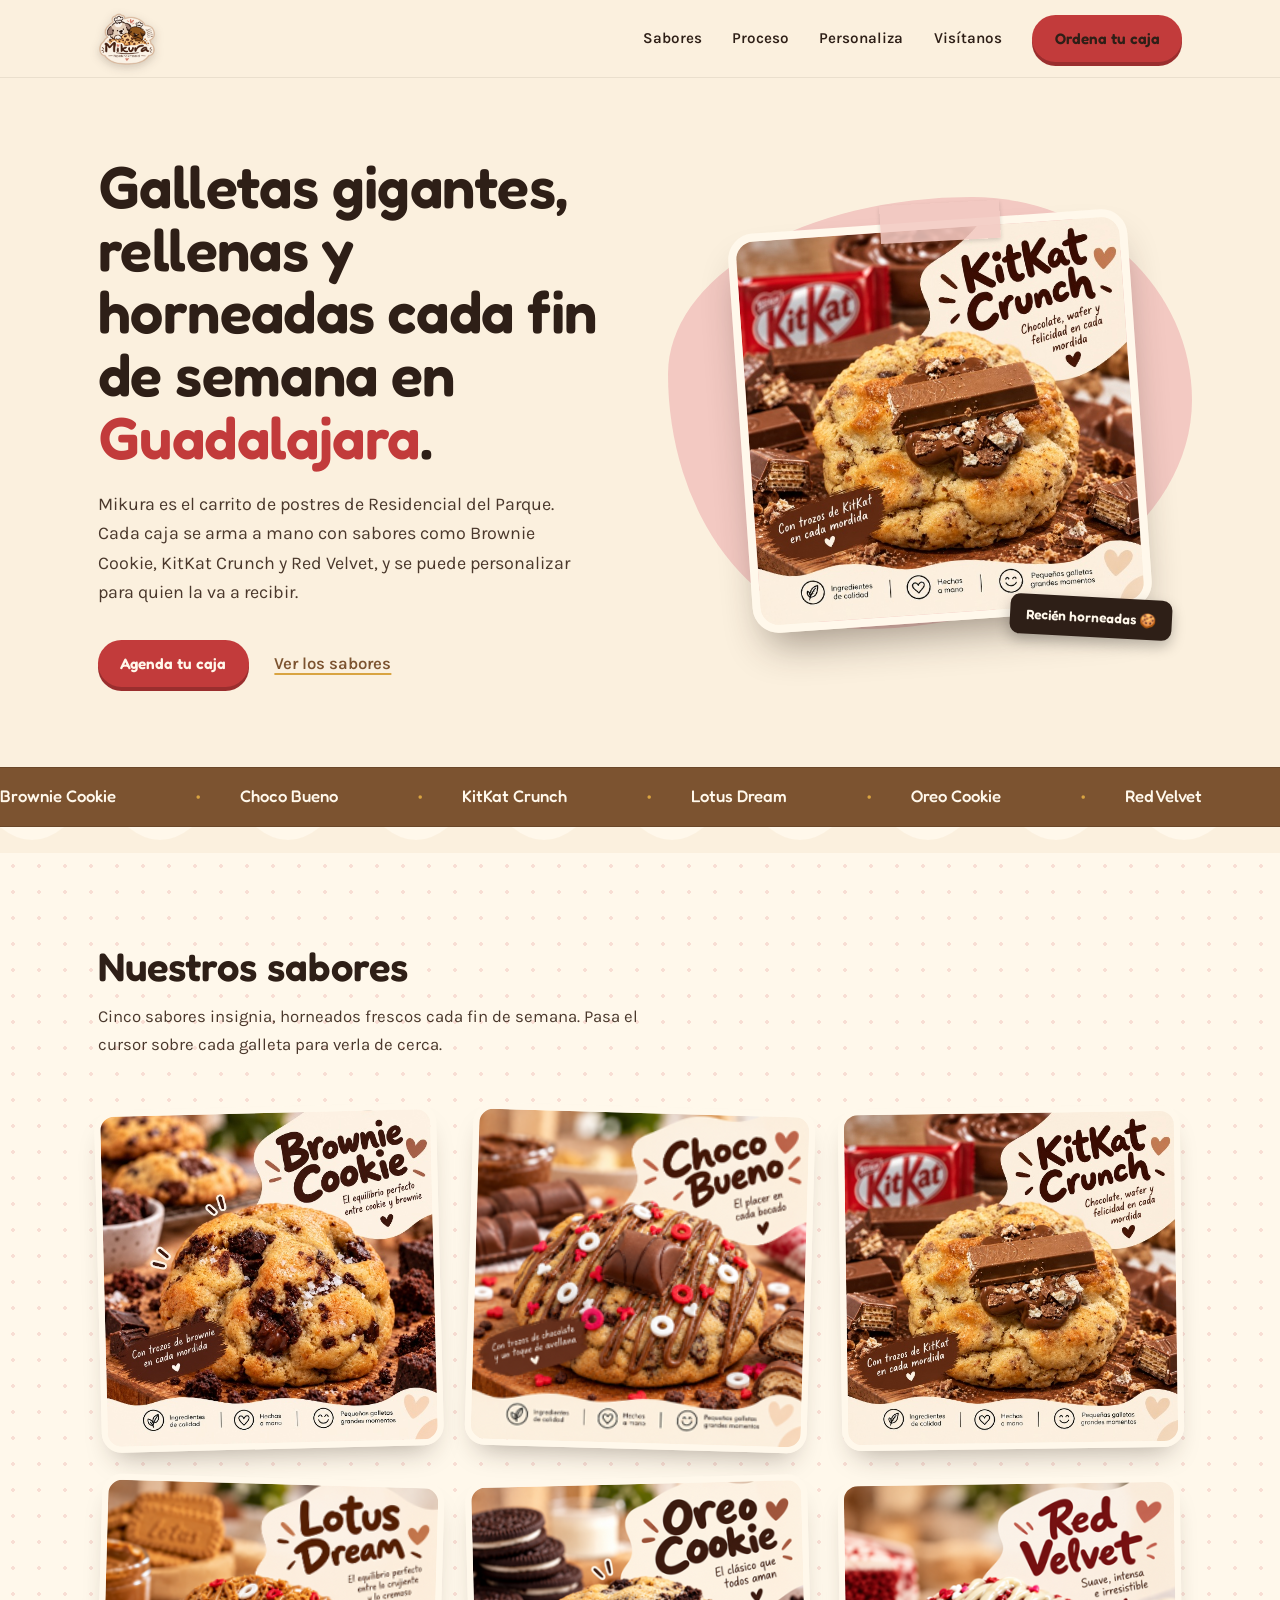
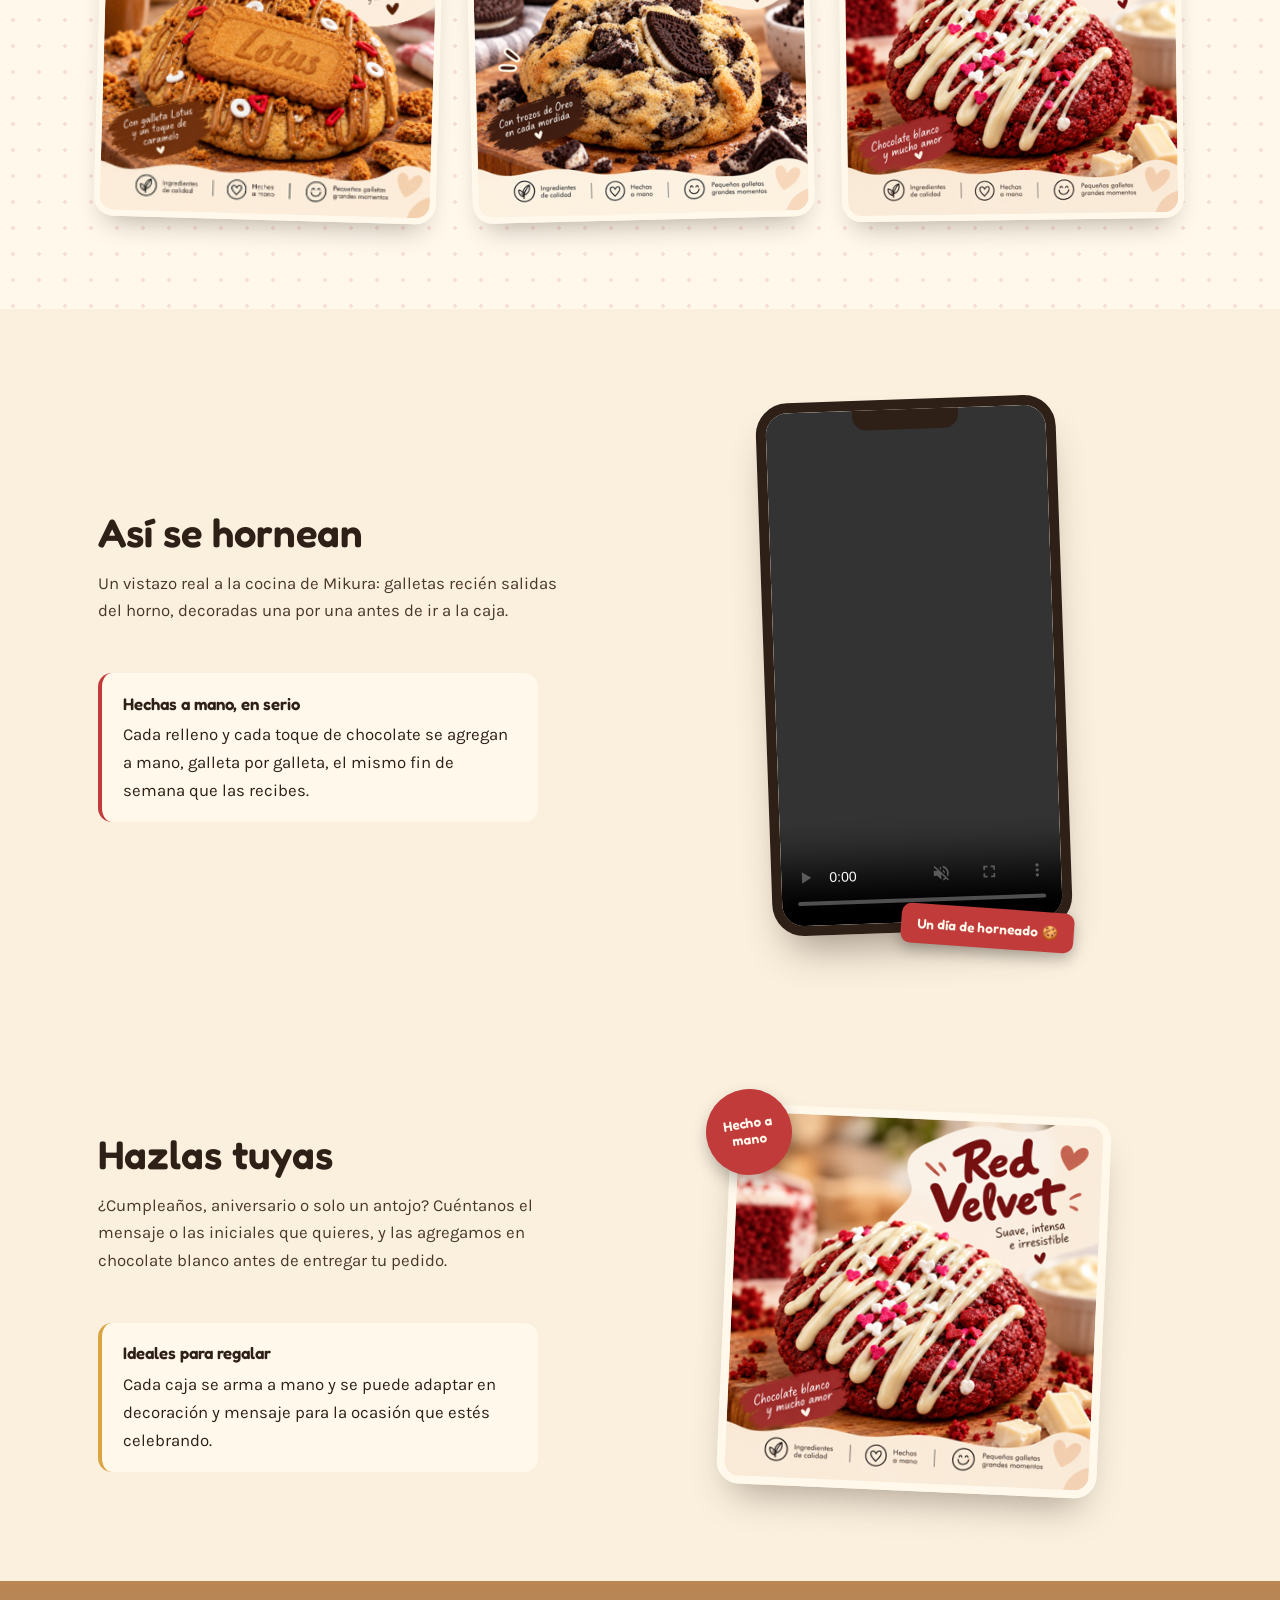
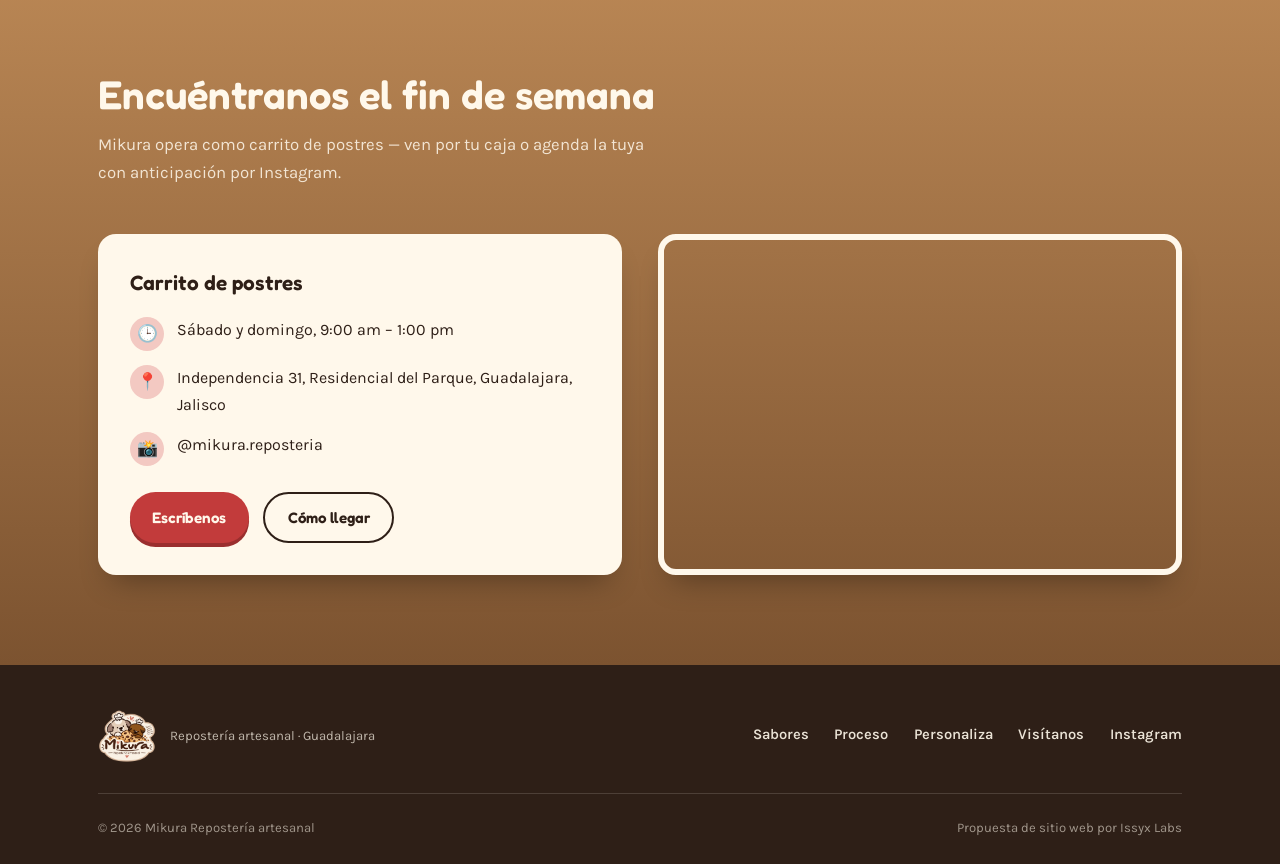
==== index.html @ 397348e6 "Add files via upload" ====
<!DOCTYPE html>
<html lang="es-MX">
<head>
<meta charset="UTF-8">
<meta name="viewport" content="width=device-width, initial-scale=1.0">
<title>Mikura | Repostería artesanal</title>
<link rel="preconnect" href="https://fonts.googleapis.com">
<link rel="preconnect" href="https://fonts.gstatic.com" crossorigin>
<link href="https://fonts.googleapis.com/css2?family=Fredoka:wght@400;500;600;700&family=Karla:wght@400;500;600;700&display=swap" rel="stylesheet">
<style>
  :root{
    --cream: #FBF0DE;
    --cream-soft: #FFF8EB;
    --kraft: #B98654;
    --kraft-dark: #7C5330;
    --cocoa: #2E1F17;
    --cherry: #C23B3B;
    --cherry-dark: #9A2E2E;
    --blush: #F3C9C2;
    --caramel: #D9A441;
    --max: 1180px;
  }

  *{box-sizing:border-box;}
  html{scroll-behavior:smooth;}
  body{
    margin:0;
    background:var(--cream);
    color:var(--cocoa);
    font-family:'Karla', sans-serif;
    font-size:1.05rem;
    line-height:1.65;
    -webkit-font-smoothing:antialiased;
  }
  img{max-width:100%;display:block;}
  a{color:inherit;}
  h1,h2,h3{
    font-family:'Fredoka', sans-serif;
    margin:0;
    font-weight:600;
    color:var(--cocoa);
  }
  .wrap{max-width:var(--max); margin:0 auto; padding:0 clamp(1.25rem, 4vw, 3rem);}
  :focus-visible{outline:3px solid var(--cherry); outline-offset:3px;}

  @media (prefers-reduced-motion: reduce){
    *{animation-duration:0.001ms !important; animation-iteration-count:1 !important; scroll-behavior:auto !important;}
    .zoom img{transition:none !important;}
    .zoom:hover img{transform:none !important;}
  }

  /* ---------- ZOOM UTILITY ---------- */
  .zoom{overflow:hidden;}
  .zoom img{transition:transform 0.55s cubic-bezier(.2,.8,.2,1);}
  .zoom:hover img{transform:scale(1.09);}

  /* ---------- NAV ---------- */
  header{
    position:sticky; top:0; z-index:50;
    background:rgba(251,240,222,0.92);
    backdrop-filter:blur(6px);
    border-bottom:1px solid rgba(46,31,23,0.08);
  }
  .nav{
    display:flex; align-items:center; justify-content:space-between;
    padding:0.6rem clamp(1.25rem, 4vw, 3rem);
    max-width:var(--max); margin:0 auto;
    flex-wrap:wrap; gap:0.6rem;
  }
  .brand{display:flex; align-items:center; gap:0.7rem; text-decoration:none;}
  .brand img{
    height:58px; width:auto;
    filter:drop-shadow(0 3px 5px rgba(46,31,23,0.2));
  }

  nav.links{display:flex; align-items:center; gap:1.9rem;}
  nav.links a{
    text-decoration:none; font-weight:600; font-size:0.95rem; color:var(--cocoa);
    position:relative;
  }
  nav.links a:not(.btn)::after{
    content:''; position:absolute; left:0; right:0; bottom:-5px; height:2px;
    background:var(--cherry); transform:scaleX(0); transform-origin:left;
    transition:transform 0.25s ease;
  }
  nav.links a:not(.btn):hover::after{transform:scaleX(1);}

  .btn{
    display:inline-flex; align-items:center; gap:0.5rem;
    background:var(--cherry); color:var(--cream-soft);
    padding:0.7rem 1.4rem; border-radius:50px;
    font-family:'Fredoka'; font-weight:600; font-size:0.95rem;
    text-decoration:none; border:none; cursor:pointer;
    box-shadow:0 4px 0 var(--cherry-dark);
    transition:transform 0.15s ease, box-shadow 0.15s ease;
  }
  .btn:hover{transform:translateY(2px); box-shadow:0 2px 0 var(--cherry-dark);}
  .btn.ghost{
    background:transparent; color:var(--cocoa); box-shadow:none;
    border:2px solid var(--cocoa);
  }
  .btn.ghost:hover{background:var(--cocoa); color:var(--cream-soft); transform:none;}

  .nav-toggle{display:none;}

  /* ---------- HERO ---------- */
  .hero{
    padding:clamp(2.5rem,6vw,5rem) 0 clamp(3rem,7vw,5rem);
    overflow:hidden;
  }
  .hero .wrap{
    display:grid; grid-template-columns:1.05fr 0.95fr; gap:clamp(2rem,5vw,4rem);
    align-items:center;
  }
  .hero h1{
    font-size:clamp(2.5rem, 5.2vw, 3.7rem);
    line-height:1.06;
    letter-spacing:-0.01em;
  }
  .hero h1 em{
    font-style:normal;
    color:var(--cherry);
  }
  .hero p.lead{
    margin:1.3rem 0 2rem;
    max-width:44ch;
    font-size:1.12rem;
    color:#4a382c;
  }
  .hero-ctas{display:flex; align-items:center; gap:1.6rem; flex-wrap:wrap;}
  .link-underline{
    text-decoration:underline; text-decoration-color:var(--caramel); text-decoration-thickness:2px;
    text-underline-offset:4px; font-weight:600; color:var(--kraft-dark);
  }

  .hero-art{position:relative; display:flex; justify-content:center;}
  .hero-art .blob{
    position:absolute; inset:-6% -2% -2% -6%;
    background:var(--blush);
    border-radius:58% 42% 63% 37% / 41% 47% 53% 59%;
    z-index:0;
  }
  .hero-art .frame{
    position:relative; z-index:1;
    width:min(400px, 84%);
    aspect-ratio:1/1;
    transform:rotate(-4deg);
    border-radius:26px;
    overflow:hidden;
    box-shadow:0 24px 40px -14px rgba(46,31,23,0.45);
    border:8px solid var(--cream-soft);
  }
  .hero-art .frame img{width:100%; height:100%; object-fit:cover;}
  .hero-art .tape{
    position:absolute; top:-18px; left:50%; transform:translateX(-50%) rotate(-3deg);
    width:120px; height:38px; background:rgba(243,201,194,0.85);
    z-index:2; box-shadow:0 2px 4px rgba(0,0,0,0.15);
  }
  .hero-art .tag{
    position:absolute; bottom:-16px; right:2%; z-index:2;
    background:var(--cocoa); color:var(--cream-soft);
    font-family:'Fredoka'; font-weight:600; font-size:0.85rem;
    padding:0.55rem 1rem; border-radius:10px;
    box-shadow:0 6px 14px rgba(0,0,0,0.25);
    transform:rotate(3deg);
  }

  /* ---------- MARQUEE ---------- */
  .marquee-band{
    background:var(--kraft-dark);
    color:var(--cream-soft);
    overflow:hidden;
    padding:0.95rem 0;
    position:relative;
    border-top:1px solid rgba(0,0,0,0.15);
    border-bottom:1px solid rgba(0,0,0,0.15);
  }
  .marquee-track{
    display:flex; width:max-content;
    animation:scroll 30s linear infinite;
    gap:2.5rem;
  }
  .marquee-track span{
    font-family:'Fredoka'; font-weight:500; font-size:1.05rem;
    white-space:nowrap; display:flex; align-items:center; gap:2.5rem;
  }
  .marquee-track span::after{content:'•'; color:var(--caramel); margin-left:2.5rem;}
  @keyframes scroll{
    from{transform:translateX(0);}
    to{transform:translateX(-50%);}
  }

  /* ---------- SCALLOP DIVIDER ---------- */
  .scallop{
    display:block; width:100%; height:26px;
    background:var(--cream);
  }
  .scallop svg{display:block; width:100%; height:100%;}

  /* ---------- SECTION HEADS ---------- */
  section{padding:clamp(3.5rem,7vw,6rem) 0;}
  .section-head{max-width:56ch; margin-bottom:clamp(2rem,5vw,3rem);}
  .section-head h2{font-size:clamp(1.9rem,3.6vw,2.5rem); line-height:1.15;}
  .section-head p{color:#4a382c; margin-top:0.9rem; font-size:1.05rem;}

  /* ---------- SABORES GRID ---------- */
  .sabores{background:var(--cream-soft); position:relative;}
  .sabores::before{
    content:''; position:absolute; inset:0;
    background-image:radial-gradient(var(--blush) 1.6px, transparent 1.6px);
    background-size:26px 26px;
    opacity:0.55;
    pointer-events:none;
  }
  .sabores .wrap{position:relative;}
  .sabores-grid{
    display:grid;
    grid-template-columns:repeat(3, 1fr);
    gap:1.8rem 1.8rem;
  }
  .flavor-card{
    margin:0; position:relative; border-radius:20px;
    box-shadow:0 16px 28px -14px rgba(46,31,23,0.38);
    border:6px solid var(--cream-soft);
    aspect-ratio:1/1;
    cursor:pointer;
  }
  .flavor-card img{width:100%; height:100%; object-fit:cover;}
  .flavor-card:nth-child(odd){transform:rotate(-1.4deg);}
  .flavor-card:nth-child(even){transform:rotate(1.6deg);}
  .flavor-card:nth-child(3n){transform:rotate(-0.8deg);}

  /* ---------- VIDEO ---------- */
  .video-section{background:var(--cream); position:relative; overflow:hidden;}
  .video-section .wrap{
    display:grid; grid-template-columns:0.95fr 1.05fr; gap:clamp(2rem,5vw,4rem);
    align-items:center;
  }
  .video-copy p{color:#4a382c;}
  .video-copy .example{
    background:var(--cream-soft); border-radius:14px; padding:1.1rem 1.3rem;
    border-left:4px solid var(--cherry); margin-top:1.6rem; max-width:44ch;
  }
  .video-copy .example strong{font-family:'Fredoka'; font-weight:600; display:block; margin-bottom:0.2rem;}
  .video-art{position:relative; max-width:300px; margin:0 auto;}
  .video-art .phone-frame{
    position:relative; border-radius:32px; overflow:hidden;
    border:10px solid var(--cocoa);
    box-shadow:0 26px 42px -16px rgba(46,31,23,0.45);
    transform:rotate(-2deg);
    aspect-ratio:9/16;
  }
  .video-art .phone-frame video{width:100%; height:100%; object-fit:cover; display:block;}
  .video-art .notch{
    position:absolute; top:0; left:50%; transform:translateX(-50%);
    width:38%; height:20px; background:var(--cocoa);
    border-radius:0 0 14px 14px; z-index:2;
  }
  .video-art .tag{
    position:absolute; bottom:-16px; right:-10px; z-index:2;
    background:var(--cherry); color:var(--cream-soft);
    font-family:'Fredoka'; font-weight:600; font-size:0.85rem;
    padding:0.55rem 1rem; border-radius:10px;
    box-shadow:0 6px 14px rgba(0,0,0,0.25);
    transform:rotate(4deg);
  }

  /* ---------- PERSONALIZE ---------- */
  .personalize .wrap{
    display:grid; grid-template-columns:0.95fr 1.05fr; gap:clamp(2rem,5vw,4rem);
    align-items:center;
  }
  .personalize .copy p{color:#4a382c;}
  .personalize .example{
    background:var(--cream-soft); border-radius:14px; padding:1.1rem 1.3rem;
    border-left:4px solid var(--caramel); margin-top:1.6rem; max-width:44ch;
  }
  .personalize .example strong{font-family:'Fredoka'; font-weight:600; display:block; margin-bottom:0.2rem;}
  .personalize-art{position:relative; max-width:380px; margin:0 auto;}
  .personalize-art .frame{
    border-radius:22px; overflow:hidden;
    box-shadow:0 22px 38px -16px rgba(46,31,23,0.4);
    transform:rotate(2.5deg);
    border:8px solid var(--cream-soft);
  }
  .personalize-art .sticker{
    position:absolute; top:-22px; left:-18px; z-index:2;
    background:var(--cherry); color:var(--cream-soft);
    font-family:'Fredoka'; font-weight:600; font-size:0.85rem;
    padding:0.7rem 0.9rem; border-radius:50%;
    width:86px; height:86px; display:flex; align-items:center; justify-content:center;
    text-align:center; line-height:1.15; transform:rotate(-8deg);
    box-shadow:0 8px 16px rgba(0,0,0,0.25);
  }

  /* ---------- VISIT ---------- */
  .visit{
    background:var(--kraft);
    background-image:linear-gradient(180deg, var(--kraft) 0%, var(--kraft-dark) 100%);
    color:var(--cream-soft);
  }
  .visit .section-head h2, .visit .section-head p{color:var(--cream-soft);}
  .visit .section-head p{color:rgba(255,248,235,0.85);}
  .visit-grid{
    display:grid; grid-template-columns:1fr 1fr; gap:2.2rem;
  }
  .visit-card{
    background:var(--cream-soft); color:var(--cocoa);
    border-radius:18px; padding:2rem;
    box-shadow:0 18px 30px -14px rgba(0,0,0,0.35);
  }
  .visit-card h3{font-size:1.3rem; margin-bottom:1rem;}
  .visit-list{list-style:none; margin:0; padding:0; display:flex; flex-direction:column; gap:0.9rem;}
  .visit-list li{display:flex; gap:0.8rem; align-items:flex-start; font-size:1rem;}
  .visit-list .ico{
    flex:none; width:34px; height:34px; border-radius:50%;
    background:var(--blush); display:flex; align-items:center; justify-content:center;
    font-size:1.05rem;
  }
  .visit-card .cta-row{display:flex; gap:0.9rem; margin-top:1.6rem; flex-wrap:wrap;}
  .map-embed{
    border-radius:18px; overflow:hidden; border:6px solid var(--cream-soft);
    box-shadow:0 18px 30px -14px rgba(0,0,0,0.35);
    min-height:320px;
  }
  .map-embed iframe{width:100%; height:100%; min-height:320px; border:0; display:block;}

  /* ---------- FOOTER ---------- */
  footer{
    background:var(--cocoa); color:var(--cream-soft);
    padding:2.6rem 0 1.6rem;
  }
  .footer-top{
    display:flex; justify-content:space-between; align-items:center; gap:1.5rem;
    flex-wrap:wrap; padding-bottom:1.8rem;
    border-bottom:1px solid rgba(255,248,235,0.15);
  }
  .footer-brand{display:flex; align-items:center; gap:0.9rem;}
  .footer-brand img{height:58px; width:auto;}
  .footer-brand span{display:block; font-family:'Karla'; font-weight:400; font-size:0.82rem; color:rgba(255,248,235,0.7);}
  .footer-links{display:flex; gap:1.6rem; flex-wrap:wrap;}
  .footer-links a{text-decoration:none; font-weight:600; font-size:0.92rem; color:rgba(255,248,235,0.9);}
  .footer-bottom{
    display:flex; justify-content:space-between; flex-wrap:wrap; gap:0.6rem;
    padding-top:1.4rem; font-size:0.82rem; color:rgba(255,248,235,0.55);
  }

  /* ---------- RESPONSIVE ---------- */
  @media (max-width: 860px){
    nav.links{
      position:fixed; inset:64px 0 auto 0; background:var(--cream-soft);
      flex-direction:column; align-items:flex-start; padding:1.4rem clamp(1.25rem,4vw,3rem) 2rem;
      gap:1.1rem; box-shadow:0 12px 20px -10px rgba(0,0,0,0.25);
      transform:translateY(-130%); transition:transform 0.25s ease;
    }
    nav.links.open{transform:translateY(0);}
    .nav-toggle{
      display:inline-flex; background:none; border:2px solid var(--cocoa);
      border-radius:10px; width:42px; height:38px; align-items:center; justify-content:center;
      cursor:pointer; flex-direction:column; gap:4px;
    }
    .nav-toggle span{width:20px; height:2px; background:var(--cocoa); display:block;}

    .hero .wrap{grid-template-columns:1fr;}
    .hero-art{order:-1;}
    .hero p.lead{max-width:none;}

    .personalize .wrap{grid-template-columns:1fr;}
    .personalize-art{order:-1;}

    .video-section .wrap{grid-template-columns:1fr;}
    .video-art{order:-1;}

    .sabores-grid{grid-template-columns:1fr 1fr;}

    .visit-grid{grid-template-columns:1fr;}
  }

  @media (max-width: 560px){
    .sabores-grid{grid-template-columns:1fr;}
    .flavor-card{transform:none !important; max-width:320px; margin:0 auto;}
  }

  @media (max-width: 480px){
    .hero-ctas{flex-direction:column; align-items:flex-start;}
  }
</style>
</head>
<body>

<header>
  <div class="nav">
    <a href="#inicio" class="brand">
      <img src="logo.png" alt="Mikura, repostería artesanal">
    </a>
    <button class="nav-toggle" aria-label="Abrir menú" aria-expanded="false" id="navToggle">
      <span></span><span></span><span></span>
    </button>
    <nav class="links" id="navLinks">
      <a href="#sabores">Sabores</a>
      <a href="#proceso">Proceso</a>
      <a href="#personaliza">Personaliza</a>
      <a href="#visitanos">Visítanos</a>
      <a href="https://www.instagram.com/mikura.reposteria/" class="btn" target="_blank" rel="noopener">Ordena tu caja</a>
    </nav>
  </div>
</header>

<main id="inicio">

  <section class="hero">
    <div class="wrap">
      <div class="hero-copy">
        <h1>Galletas gigantes, rellenas y horneadas cada fin de semana en <em>Guadalajara</em>.</h1>
        <p class="lead">Mikura es el carrito de postres de Residencial del Parque. Cada caja se arma a mano con sabores como Brownie Cookie, KitKat Crunch y Red Velvet, y se puede personalizar para quien la va a recibir.</p>
        <div class="hero-ctas">
          <a href="#visitanos" class="btn">Agenda tu caja</a>
          <a href="#sabores" class="link-underline">Ver los sabores</a>
        </div>
      </div>
      <div class="hero-art">
        <div class="blob" aria-hidden="true"></div>
        <div class="tape" aria-hidden="true"></div>
        <div class="frame zoom">
          <img src="kitkat-crunch.png" alt="Galleta KitKat Crunch con trozos de KitKat">
        </div>
        <div class="tag">Recién horneadas 🍪</div>
      </div>
    </div>
  </section>

  <div class="marquee-band" aria-hidden="true">
    <div class="marquee-track">
      <span>Brownie Cookie</span>
      <span>Choco Bueno</span>
      <span>KitKat Crunch</span>
      <span>Lotus Dream</span>
      <span>Oreo Cookie</span>
      <span>Red Velvet</span>
      <span>Personalizada para ti</span>
      <span>Brownie Cookie</span>
      <span>Choco Bueno</span>
      <span>KitKat Crunch</span>
      <span>Lotus Dream</span>
      <span>Oreo Cookie</span>
      <span>Red Velvet</span>
      <span>Personalizada para ti</span>
    </div>
  </div>
  <div class="scallop" aria-hidden="true">
    <svg viewBox="0 0 400 20" preserveAspectRatio="none"><path d="M0,0 Q10,20 20,0 T40,0 T60,0 T80,0 T100,0 T120,0 T140,0 T160,0 T180,0 T200,0 T220,0 T240,0 T260,0 T280,0 T300,0 T320,0 T340,0 T360,0 T380,0 T400,0 V0 H0 Z" fill="#FFF8EB"></path></svg>
  </div>

  <section class="sabores" id="sabores">
    <div class="wrap">
      <div class="section-head">
        <h2>Nuestros sabores</h2>
        <p>Cinco sabores insignia, horneados frescos cada fin de semana. Pasa el cursor sobre cada galleta para verla de cerca.</p>
      </div>
      <div class="sabores-grid">
        <figure class="flavor-card zoom">
          <img src="brownie-cookie.png" alt="Galleta Brownie Cookie con trozos de brownie">
        </figure>
        <figure class="flavor-card zoom">
          <img src="choco-bueno.png" alt="Galleta Choco Bueno con Kinder Bueno, avellana y chispas de chocolate">
        </figure>
        <figure class="flavor-card zoom">
          <img src="kitkat-crunch.png" alt="Galleta KitKat Crunch con trozos de KitKat">
        </figure>
        <figure class="flavor-card zoom">
          <img src="lotus-dream.png" alt="Galleta Lotus Dream con galleta Biscoff y toque de caramelo">
        </figure>
        <figure class="flavor-card zoom">
          <img src="oreo-cookie.png" alt="Galleta Oreo Cookie con trozos de Oreo">
        </figure>
        <figure class="flavor-card zoom">
          <img src="red-velvet.png" alt="Galleta Red Velvet con chocolate blanco y corazones de azúcar">
        </figure>
      </div>
    </div>
  </section>

  <section class="video-section" id="proceso">
    <div class="wrap">
      <div class="video-copy">
        <div class="section-head">
          <h2>Así se hornean</h2>
          <p>Un vistazo real a la cocina de Mikura: galletas recién salidas del horno, decoradas una por una antes de ir a la caja.</p>
        </div>
        <div class="example">
          <strong>Hechas a mano, en serio</strong>
          Cada relleno y cada toque de chocolate se agregan a mano, galleta por galleta, el mismo fin de semana que las recibes.
        </div>
      </div>
      <div class="video-art">
        <div class="phone-frame">
          <div class="notch" aria-hidden="true"></div>
          <video src="horneado.mp4" autoplay muted loop playsinline controls aria-label="Video del proceso de horneado de Mikura"></video>
        </div>
        <div class="tag">Un día de horneado 🍪</div>
      </div>
    </div>
  </section>

  <section class="personalize" id="personaliza">
    <div class="wrap">
      <div class="copy">
        <div class="section-head">
          <h2>Hazlas tuyas</h2>
          <p>¿Cumpleaños, aniversario o solo un antojo? Cuéntanos el mensaje o las iniciales que quieres, y las agregamos en chocolate blanco antes de entregar tu pedido.</p>
        </div>
        <div class="example">
          <strong>Ideales para regalar</strong>
          Cada caja se arma a mano y se puede adaptar en decoración y mensaje para la ocasión que estés celebrando.
        </div>
      </div>
      <div class="personalize-art">
        <div class="sticker">Hecho a mano</div>
        <div class="frame zoom">
          <img src="red-velvet.png" alt="Galleta Red Velvet decorada con chocolate blanco, ideal para regalo">
        </div>
      </div>
    </div>
  </section>

  <section class="visit" id="visitanos">
    <div class="wrap">
      <div class="section-head">
        <h2>Encuéntranos el fin de semana</h2>
        <p>Mikura opera como carrito de postres — ven por tu caja o agenda la tuya con anticipación por Instagram.</p>
      </div>
      <div class="visit-grid">
        <div class="visit-card">
          <h3>Carrito de postres</h3>
          <ul class="visit-list">
            <li><span class="ico">🕒</span> Sábado y domingo, 9:00 am – 1:00 pm</li>
            <li><span class="ico">📍</span> Independencia 31, Residencial del Parque, Guadalajara, Jalisco</li>
            <li><span class="ico">📸</span> @mikura.reposteria</li>
          </ul>
          <div class="cta-row">
            <a href="https://www.instagram.com/mikura.reposteria/" class="btn" target="_blank" rel="noopener">Escríbenos</a>
            <a href="https://www.google.com/maps/search/?api=1&query=Independencia+31+Residencial+del+Parque+Guadalajara+Jalisco" class="btn ghost" style="border-color:var(--cocoa); color:var(--cocoa);" target="_blank" rel="noopener">Cómo llegar</a>
          </div>
        </div>
        <div class="map-embed">
          <iframe
            src="https://www.google.com/maps?q=Independencia+31,+Residencial+del+Parque,+Guadalajara,+Jalisco&output=embed"
            loading="lazy"
            referrerpolicy="no-referrer-when-downgrade"
            title="Mapa de ubicación de Mikura Repostería"></iframe>
        </div>
      </div>
    </div>
  </section>

</main>

<footer>
  <div class="wrap">
    <div class="footer-top">
      <div class="footer-brand">
        <img src="logo.png" alt="Mikura, repostería artesanal">
        <span>Repostería artesanal · Guadalajara</span>
      </div>
      <div class="footer-links">
        <a href="#sabores">Sabores</a>
        <a href="#proceso">Proceso</a>
        <a href="#personaliza">Personaliza</a>
        <a href="#visitanos">Visítanos</a>
        <a href="https://www.instagram.com/mikura.reposteria/" target="_blank" rel="noopener">Instagram</a>
      </div>
    </div>
    <div class="footer-bottom">
      <span>© 2026 Mikura Repostería artesanal</span>
      <span>Propuesta de sitio web por Issyx Labs</span>
    </div>
  </div>
</footer>

<script>
  const toggle = document.getElementById('navToggle');
  const links = document.getElementById('navLinks');
  toggle.addEventListener('click', () => {
    const open = links.classList.toggle('open');
    toggle.setAttribute('aria-expanded', open ? 'true' : 'false');
  });
  links.querySelectorAll('a').forEach(a => a.addEventListener('click', () => {
    links.classList.remove('open');
    toggle.setAttribute('aria-expanded', 'false');
  }));
</script>

</body>
</html>
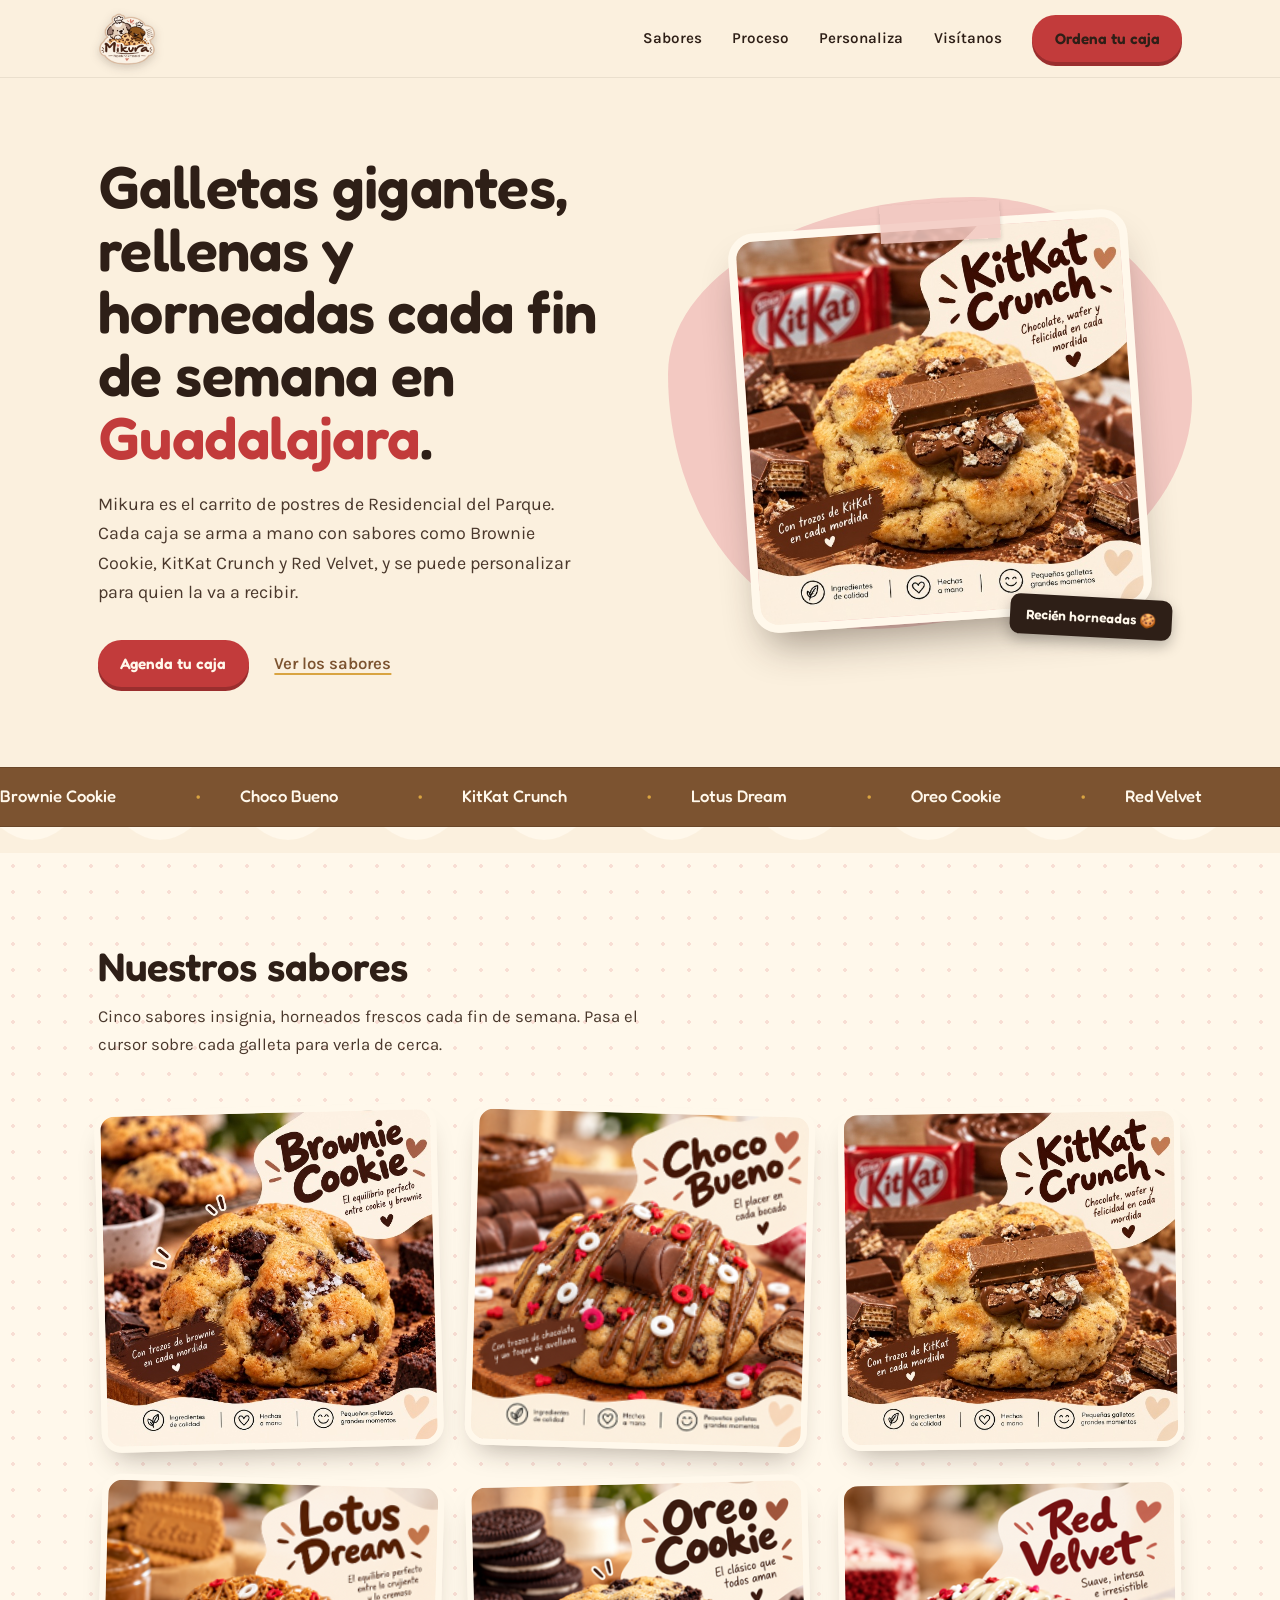
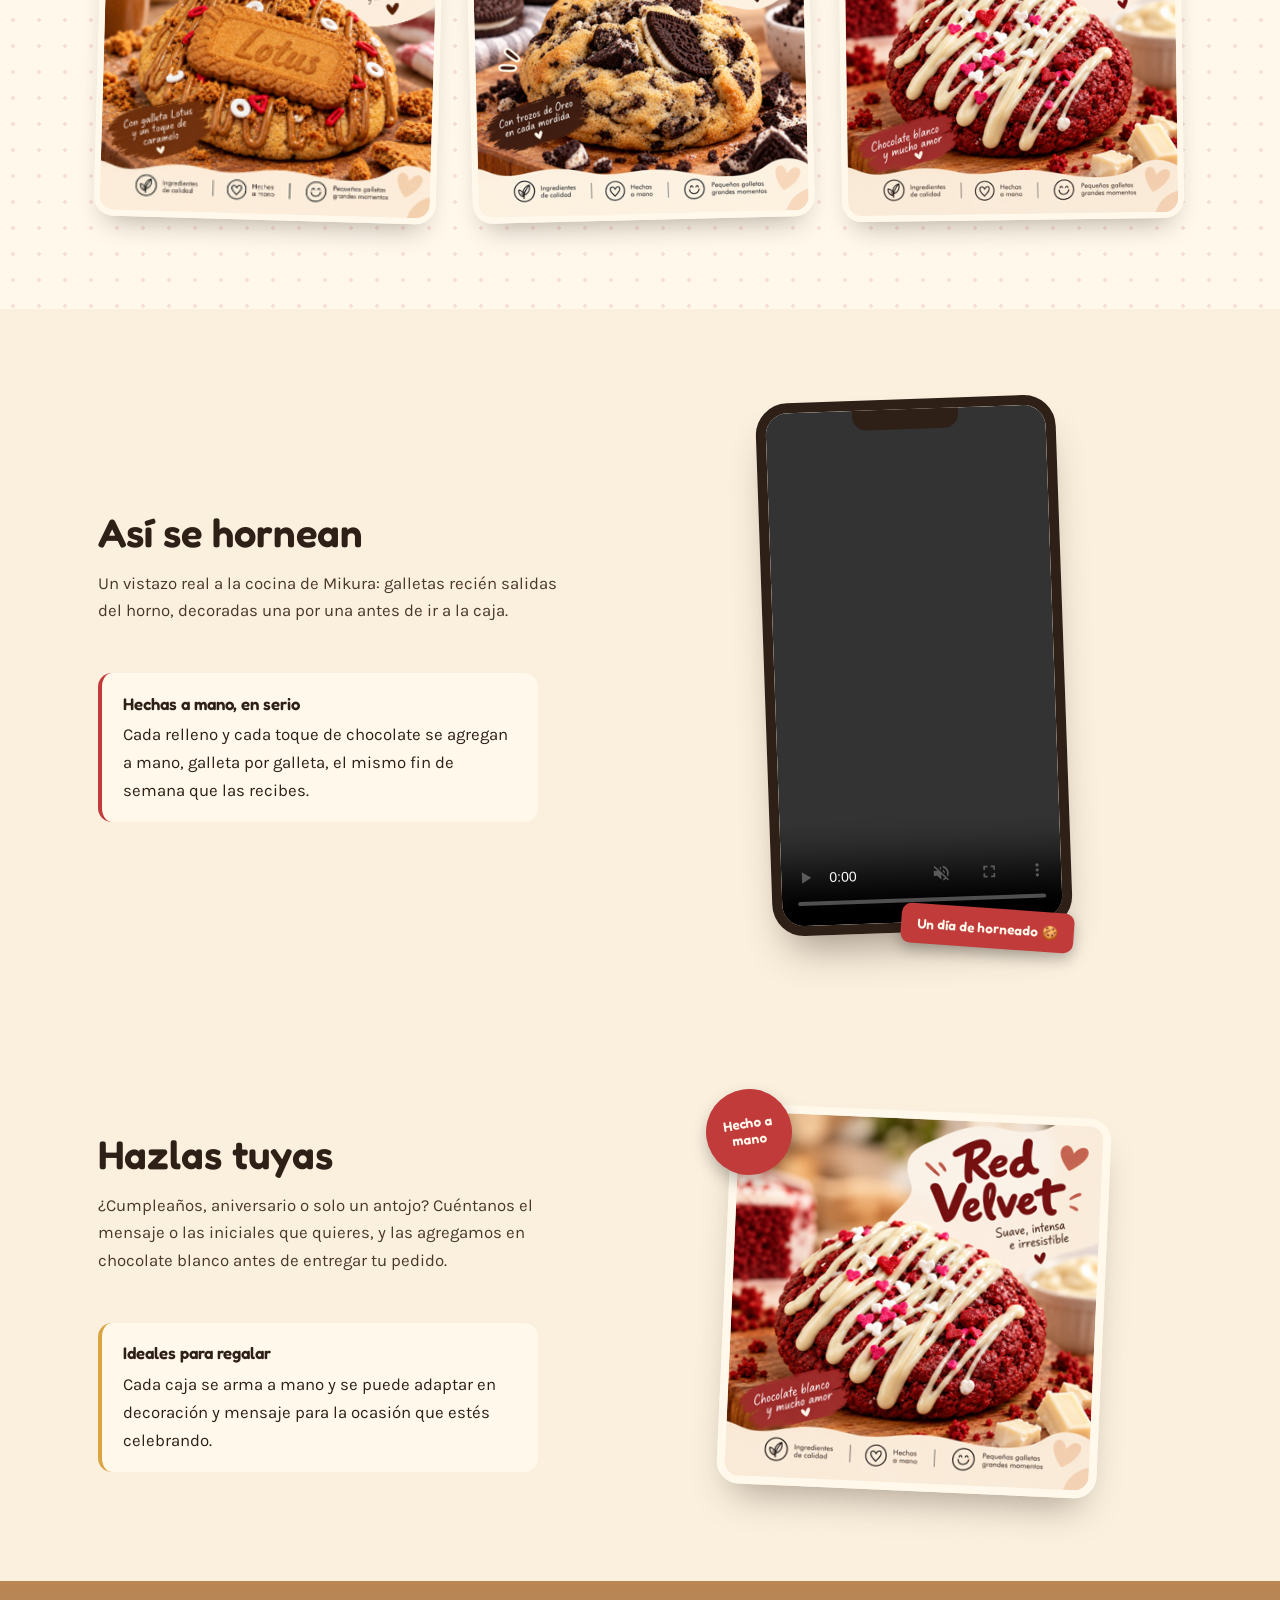
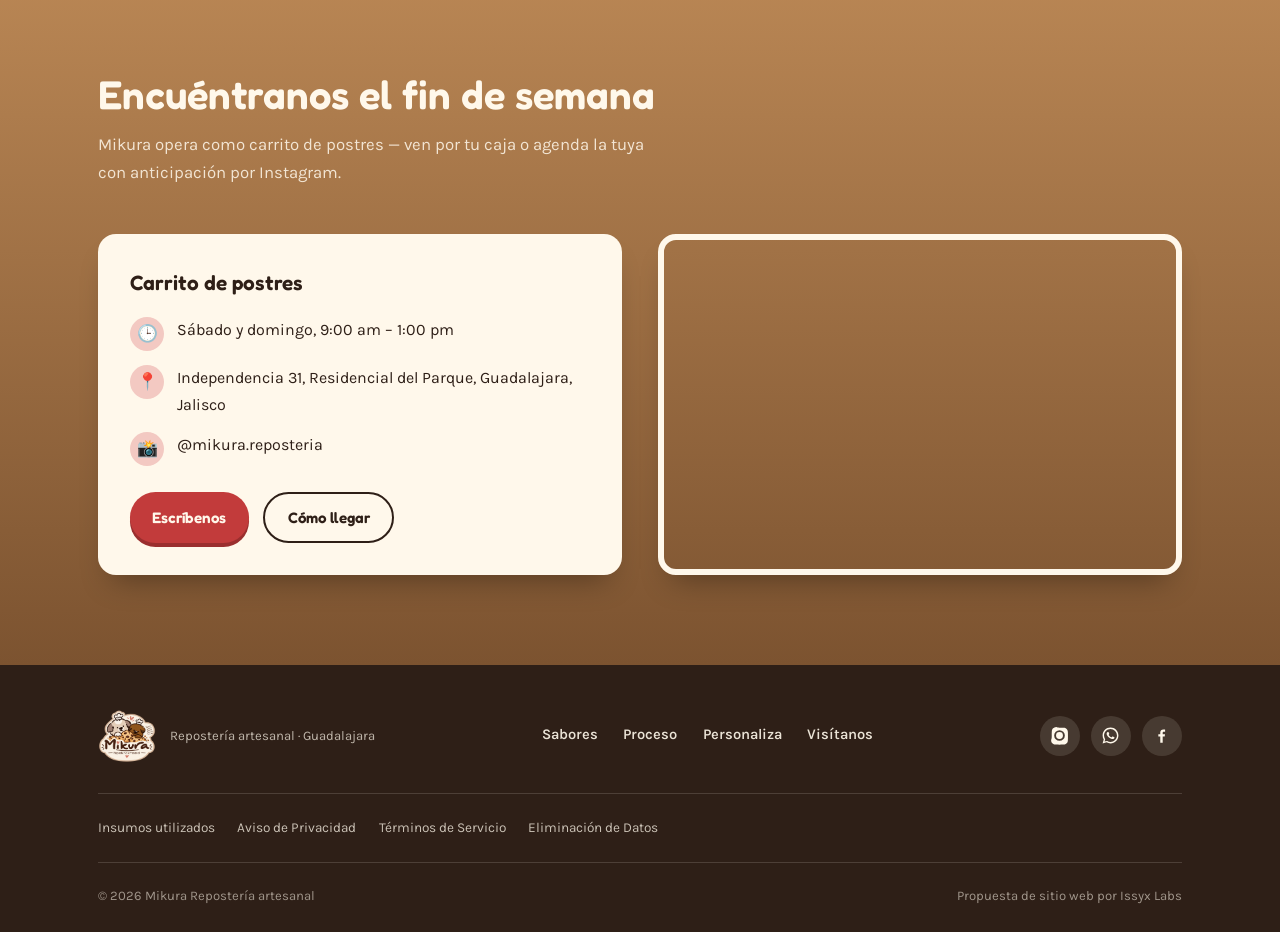
==== commit cdae1a2a: "Add files via upload" ====
--- a/index.html
+++ b/index.html
@@ -7,384 +7,7 @@
 <link rel="preconnect" href="https://fonts.googleapis.com">
 <link rel="preconnect" href="https://fonts.gstatic.com" crossorigin>
 <link href="https://fonts.googleapis.com/css2?family=Fredoka:wght@400;500;600;700&family=Karla:wght@400;500;600;700&display=swap" rel="stylesheet">
-<style>
-  :root{
-    --cream: #FBF0DE;
-    --cream-soft: #FFF8EB;
-    --kraft: #B98654;
-    --kraft-dark: #7C5330;
-    --cocoa: #2E1F17;
-    --cherry: #C23B3B;
-    --cherry-dark: #9A2E2E;
-    --blush: #F3C9C2;
-    --caramel: #D9A441;
-    --max: 1180px;
-  }
-
-  *{box-sizing:border-box;}
-  html{scroll-behavior:smooth;}
-  body{
-    margin:0;
-    background:var(--cream);
-    color:var(--cocoa);
-    font-family:'Karla', sans-serif;
-    font-size:1.05rem;
-    line-height:1.65;
-    -webkit-font-smoothing:antialiased;
-  }
-  img{max-width:100%;display:block;}
-  a{color:inherit;}
-  h1,h2,h3{
-    font-family:'Fredoka', sans-serif;
-    margin:0;
-    font-weight:600;
-    color:var(--cocoa);
-  }
-  .wrap{max-width:var(--max); margin:0 auto; padding:0 clamp(1.25rem, 4vw, 3rem);}
-  :focus-visible{outline:3px solid var(--cherry); outline-offset:3px;}
-
-  @media (prefers-reduced-motion: reduce){
-    *{animation-duration:0.001ms !important; animation-iteration-count:1 !important; scroll-behavior:auto !important;}
-    .zoom img{transition:none !important;}
-    .zoom:hover img{transform:none !important;}
-  }
-
-  /* ---------- ZOOM UTILITY ---------- */
-  .zoom{overflow:hidden;}
-  .zoom img{transition:transform 0.55s cubic-bezier(.2,.8,.2,1);}
-  .zoom:hover img{transform:scale(1.09);}
-
-  /* ---------- NAV ---------- */
-  header{
-    position:sticky; top:0; z-index:50;
-    background:rgba(251,240,222,0.92);
-    backdrop-filter:blur(6px);
-    border-bottom:1px solid rgba(46,31,23,0.08);
-  }
-  .nav{
-    display:flex; align-items:center; justify-content:space-between;
-    padding:0.6rem clamp(1.25rem, 4vw, 3rem);
-    max-width:var(--max); margin:0 auto;
-    flex-wrap:wrap; gap:0.6rem;
-  }
-  .brand{display:flex; align-items:center; gap:0.7rem; text-decoration:none;}
-  .brand img{
-    height:58px; width:auto;
-    filter:drop-shadow(0 3px 5px rgba(46,31,23,0.2));
-  }
-
-  nav.links{display:flex; align-items:center; gap:1.9rem;}
-  nav.links a{
-    text-decoration:none; font-weight:600; font-size:0.95rem; color:var(--cocoa);
-    position:relative;
-  }
-  nav.links a:not(.btn)::after{
-    content:''; position:absolute; left:0; right:0; bottom:-5px; height:2px;
-    background:var(--cherry); transform:scaleX(0); transform-origin:left;
-    transition:transform 0.25s ease;
-  }
-  nav.links a:not(.btn):hover::after{transform:scaleX(1);}
-
-  .btn{
-    display:inline-flex; align-items:center; gap:0.5rem;
-    background:var(--cherry); color:var(--cream-soft);
-    padding:0.7rem 1.4rem; border-radius:50px;
-    font-family:'Fredoka'; font-weight:600; font-size:0.95rem;
-    text-decoration:none; border:none; cursor:pointer;
-    box-shadow:0 4px 0 var(--cherry-dark);
-    transition:transform 0.15s ease, box-shadow 0.15s ease;
-  }
-  .btn:hover{transform:translateY(2px); box-shadow:0 2px 0 var(--cherry-dark);}
-  .btn.ghost{
-    background:transparent; color:var(--cocoa); box-shadow:none;
-    border:2px solid var(--cocoa);
-  }
-  .btn.ghost:hover{background:var(--cocoa); color:var(--cream-soft); transform:none;}
-
-  .nav-toggle{display:none;}
-
-  /* ---------- HERO ---------- */
-  .hero{
-    padding:clamp(2.5rem,6vw,5rem) 0 clamp(3rem,7vw,5rem);
-    overflow:hidden;
-  }
-  .hero .wrap{
-    display:grid; grid-template-columns:1.05fr 0.95fr; gap:clamp(2rem,5vw,4rem);
-    align-items:center;
-  }
-  .hero h1{
-    font-size:clamp(2.5rem, 5.2vw, 3.7rem);
-    line-height:1.06;
-    letter-spacing:-0.01em;
-  }
-  .hero h1 em{
-    font-style:normal;
-    color:var(--cherry);
-  }
-  .hero p.lead{
-    margin:1.3rem 0 2rem;
-    max-width:44ch;
-    font-size:1.12rem;
-    color:#4a382c;
-  }
-  .hero-ctas{display:flex; align-items:center; gap:1.6rem; flex-wrap:wrap;}
-  .link-underline{
-    text-decoration:underline; text-decoration-color:var(--caramel); text-decoration-thickness:2px;
-    text-underline-offset:4px; font-weight:600; color:var(--kraft-dark);
-  }
-
-  .hero-art{position:relative; display:flex; justify-content:center;}
-  .hero-art .blob{
-    position:absolute; inset:-6% -2% -2% -6%;
-    background:var(--blush);
-    border-radius:58% 42% 63% 37% / 41% 47% 53% 59%;
-    z-index:0;
-  }
-  .hero-art .frame{
-    position:relative; z-index:1;
-    width:min(400px, 84%);
-    aspect-ratio:1/1;
-    transform:rotate(-4deg);
-    border-radius:26px;
-    overflow:hidden;
-    box-shadow:0 24px 40px -14px rgba(46,31,23,0.45);
-    border:8px solid var(--cream-soft);
-  }
-  .hero-art .frame img{width:100%; height:100%; object-fit:cover;}
-  .hero-art .tape{
-    position:absolute; top:-18px; left:50%; transform:translateX(-50%) rotate(-3deg);
-    width:120px; height:38px; background:rgba(243,201,194,0.85);
-    z-index:2; box-shadow:0 2px 4px rgba(0,0,0,0.15);
-  }
-  .hero-art .tag{
-    position:absolute; bottom:-16px; right:2%; z-index:2;
-    background:var(--cocoa); color:var(--cream-soft);
-    font-family:'Fredoka'; font-weight:600; font-size:0.85rem;
-    padding:0.55rem 1rem; border-radius:10px;
-    box-shadow:0 6px 14px rgba(0,0,0,0.25);
-    transform:rotate(3deg);
-  }
-
-  /* ---------- MARQUEE ---------- */
-  .marquee-band{
-    background:var(--kraft-dark);
-    color:var(--cream-soft);
-    overflow:hidden;
-    padding:0.95rem 0;
-    position:relative;
-    border-top:1px solid rgba(0,0,0,0.15);
-    border-bottom:1px solid rgba(0,0,0,0.15);
-  }
-  .marquee-track{
-    display:flex; width:max-content;
-    animation:scroll 30s linear infinite;
-    gap:2.5rem;
-  }
-  .marquee-track span{
-    font-family:'Fredoka'; font-weight:500; font-size:1.05rem;
-    white-space:nowrap; display:flex; align-items:center; gap:2.5rem;
-  }
-  .marquee-track span::after{content:'•'; color:var(--caramel); margin-left:2.5rem;}
-  @keyframes scroll{
-    from{transform:translateX(0);}
-    to{transform:translateX(-50%);}
-  }
-
-  /* ---------- SCALLOP DIVIDER ---------- */
-  .scallop{
-    display:block; width:100%; height:26px;
-    background:var(--cream);
-  }
-  .scallop svg{display:block; width:100%; height:100%;}
-
-  /* ---------- SECTION HEADS ---------- */
-  section{padding:clamp(3.5rem,7vw,6rem) 0;}
-  .section-head{max-width:56ch; margin-bottom:clamp(2rem,5vw,3rem);}
-  .section-head h2{font-size:clamp(1.9rem,3.6vw,2.5rem); line-height:1.15;}
-  .section-head p{color:#4a382c; margin-top:0.9rem; font-size:1.05rem;}
-
-  /* ---------- SABORES GRID ---------- */
-  .sabores{background:var(--cream-soft); position:relative;}
-  .sabores::before{
-    content:''; position:absolute; inset:0;
-    background-image:radial-gradient(var(--blush) 1.6px, transparent 1.6px);
-    background-size:26px 26px;
-    opacity:0.55;
-    pointer-events:none;
-  }
-  .sabores .wrap{position:relative;}
-  .sabores-grid{
-    display:grid;
-    grid-template-columns:repeat(3, 1fr);
-    gap:1.8rem 1.8rem;
-  }
-  .flavor-card{
-    margin:0; position:relative; border-radius:20px;
-    box-shadow:0 16px 28px -14px rgba(46,31,23,0.38);
-    border:6px solid var(--cream-soft);
-    aspect-ratio:1/1;
-    cursor:pointer;
-  }
-  .flavor-card img{width:100%; height:100%; object-fit:cover;}
-  .flavor-card:nth-child(odd){transform:rotate(-1.4deg);}
-  .flavor-card:nth-child(even){transform:rotate(1.6deg);}
-  .flavor-card:nth-child(3n){transform:rotate(-0.8deg);}
-
-  /* ---------- VIDEO ---------- */
-  .video-section{background:var(--cream); position:relative; overflow:hidden;}
-  .video-section .wrap{
-    display:grid; grid-template-columns:0.95fr 1.05fr; gap:clamp(2rem,5vw,4rem);
-    align-items:center;
-  }
-  .video-copy p{color:#4a382c;}
-  .video-copy .example{
-    background:var(--cream-soft); border-radius:14px; padding:1.1rem 1.3rem;
-    border-left:4px solid var(--cherry); margin-top:1.6rem; max-width:44ch;
-  }
-  .video-copy .example strong{font-family:'Fredoka'; font-weight:600; display:block; margin-bottom:0.2rem;}
-  .video-art{position:relative; max-width:300px; margin:0 auto;}
-  .video-art .phone-frame{
-    position:relative; border-radius:32px; overflow:hidden;
-    border:10px solid var(--cocoa);
-    box-shadow:0 26px 42px -16px rgba(46,31,23,0.45);
-    transform:rotate(-2deg);
-    aspect-ratio:9/16;
-  }
-  .video-art .phone-frame video{width:100%; height:100%; object-fit:cover; display:block;}
-  .video-art .notch{
-    position:absolute; top:0; left:50%; transform:translateX(-50%);
-    width:38%; height:20px; background:var(--cocoa);
-    border-radius:0 0 14px 14px; z-index:2;
-  }
-  .video-art .tag{
-    position:absolute; bottom:-16px; right:-10px; z-index:2;
-    background:var(--cherry); color:var(--cream-soft);
-    font-family:'Fredoka'; font-weight:600; font-size:0.85rem;
-    padding:0.55rem 1rem; border-radius:10px;
-    box-shadow:0 6px 14px rgba(0,0,0,0.25);
-    transform:rotate(4deg);
-  }
-
-  /* ---------- PERSONALIZE ---------- */
-  .personalize .wrap{
-    display:grid; grid-template-columns:0.95fr 1.05fr; gap:clamp(2rem,5vw,4rem);
-    align-items:center;
-  }
-  .personalize .copy p{color:#4a382c;}
-  .personalize .example{
-    background:var(--cream-soft); border-radius:14px; padding:1.1rem 1.3rem;
-    border-left:4px solid var(--caramel); margin-top:1.6rem; max-width:44ch;
-  }
-  .personalize .example strong{font-family:'Fredoka'; font-weight:600; display:block; margin-bottom:0.2rem;}
-  .personalize-art{position:relative; max-width:380px; margin:0 auto;}
-  .personalize-art .frame{
-    border-radius:22px; overflow:hidden;
-    box-shadow:0 22px 38px -16px rgba(46,31,23,0.4);
-    transform:rotate(2.5deg);
-    border:8px solid var(--cream-soft);
-  }
-  .personalize-art .sticker{
-    position:absolute; top:-22px; left:-18px; z-index:2;
-    background:var(--cherry); color:var(--cream-soft);
-    font-family:'Fredoka'; font-weight:600; font-size:0.85rem;
-    padding:0.7rem 0.9rem; border-radius:50%;
-    width:86px; height:86px; display:flex; align-items:center; justify-content:center;
-    text-align:center; line-height:1.15; transform:rotate(-8deg);
-    box-shadow:0 8px 16px rgba(0,0,0,0.25);
-  }
-
-  /* ---------- VISIT ---------- */
-  .visit{
-    background:var(--kraft);
-    background-image:linear-gradient(180deg, var(--kraft) 0%, var(--kraft-dark) 100%);
-    color:var(--cream-soft);
-  }
-  .visit .section-head h2, .visit .section-head p{color:var(--cream-soft);}
-  .visit .section-head p{color:rgba(255,248,235,0.85);}
-  .visit-grid{
-    display:grid; grid-template-columns:1fr 1fr; gap:2.2rem;
-  }
-  .visit-card{
-    background:var(--cream-soft); color:var(--cocoa);
-    border-radius:18px; padding:2rem;
-    box-shadow:0 18px 30px -14px rgba(0,0,0,0.35);
-  }
-  .visit-card h3{font-size:1.3rem; margin-bottom:1rem;}
-  .visit-list{list-style:none; margin:0; padding:0; display:flex; flex-direction:column; gap:0.9rem;}
-  .visit-list li{display:flex; gap:0.8rem; align-items:flex-start; font-size:1rem;}
-  .visit-list .ico{
-    flex:none; width:34px; height:34px; border-radius:50%;
-    background:var(--blush); display:flex; align-items:center; justify-content:center;
-    font-size:1.05rem;
-  }
-  .visit-card .cta-row{display:flex; gap:0.9rem; margin-top:1.6rem; flex-wrap:wrap;}
-  .map-embed{
-    border-radius:18px; overflow:hidden; border:6px solid var(--cream-soft);
-    box-shadow:0 18px 30px -14px rgba(0,0,0,0.35);
-    min-height:320px;
-  }
-  .map-embed iframe{width:100%; height:100%; min-height:320px; border:0; display:block;}
-
-  /* ---------- FOOTER ---------- */
-  footer{
-    background:var(--cocoa); color:var(--cream-soft);
-    padding:2.6rem 0 1.6rem;
-  }
-  .footer-top{
-    display:flex; justify-content:space-between; align-items:center; gap:1.5rem;
-    flex-wrap:wrap; padding-bottom:1.8rem;
-    border-bottom:1px solid rgba(255,248,235,0.15);
-  }
-  .footer-brand{display:flex; align-items:center; gap:0.9rem;}
-  .footer-brand img{height:58px; width:auto;}
-  .footer-brand span{display:block; font-family:'Karla'; font-weight:400; font-size:0.82rem; color:rgba(255,248,235,0.7);}
-  .footer-links{display:flex; gap:1.6rem; flex-wrap:wrap;}
-  .footer-links a{text-decoration:none; font-weight:600; font-size:0.92rem; color:rgba(255,248,235,0.9);}
-  .footer-bottom{
-    display:flex; justify-content:space-between; flex-wrap:wrap; gap:0.6rem;
-    padding-top:1.4rem; font-size:0.82rem; color:rgba(255,248,235,0.55);
-  }
-
-  /* ---------- RESPONSIVE ---------- */
-  @media (max-width: 860px){
-    nav.links{
-      position:fixed; inset:64px 0 auto 0; background:var(--cream-soft);
-      flex-direction:column; align-items:flex-start; padding:1.4rem clamp(1.25rem,4vw,3rem) 2rem;
-      gap:1.1rem; box-shadow:0 12px 20px -10px rgba(0,0,0,0.25);
-      transform:translateY(-130%); transition:transform 0.25s ease;
-    }
-    nav.links.open{transform:translateY(0);}
-    .nav-toggle{
-      display:inline-flex; background:none; border:2px solid var(--cocoa);
-      border-radius:10px; width:42px; height:38px; align-items:center; justify-content:center;
-      cursor:pointer; flex-direction:column; gap:4px;
-    }
-    .nav-toggle span{width:20px; height:2px; background:var(--cocoa); display:block;}
-
-    .hero .wrap{grid-template-columns:1fr;}
-    .hero-art{order:-1;}
-    .hero p.lead{max-width:none;}
-
-    .personalize .wrap{grid-template-columns:1fr;}
-    .personalize-art{order:-1;}
-
-    .video-section .wrap{grid-template-columns:1fr;}
-    .video-art{order:-1;}
-
-    .sabores-grid{grid-template-columns:1fr 1fr;}
-
-    .visit-grid{grid-template-columns:1fr;}
-  }
-
-  @media (max-width: 560px){
-    .sabores-grid{grid-template-columns:1fr;}
-    .flavor-card{transform:none !important; max-width:320px; margin:0 auto;}
-  }
-
-  @media (max-width: 480px){
-    .hero-ctas{flex-direction:column; align-items:flex-start;}
-  }
-</style>
+<link rel="stylesheet" href="styles.css">
 </head>
 <body>
 
@@ -567,8 +190,24 @@
         <a href="#proceso">Proceso</a>
         <a href="#personaliza">Personaliza</a>
         <a href="#visitanos">Visítanos</a>
-        <a href="https://www.instagram.com/mikura.reposteria/" target="_blank" rel="noopener">Instagram</a>
-      </div>
+      </div>
+      <div class="social-row">
+        <a href="https://www.instagram.com/mikura.reposteria/" target="_blank" rel="noopener" class="social-icon" aria-label="Instagram">
+          <svg viewBox="0 0 24 24"><path d="M12 2.2c3.2 0 3.58.01 4.85.07 1.17.05 1.97.24 2.43.4a4.9 4.9 0 0 1 1.77 1.15 4.9 4.9 0 0 1 1.15 1.77c.16.46.35 1.26.4 2.43.06 1.27.07 1.65.07 4.85s-.01 3.58-.07 4.85c-.05 1.17-.24 1.97-.4 2.43a4.9 4.9 0 0 1-1.15 1.77 4.9 4.9 0 0 1-1.77 1.15c-.46.16-1.26.35-2.43.4-1.27.06-1.65.07-4.85.07s-3.58-.01-4.85-.07c-1.17-.05-1.97-.24-2.43-.4a4.9 4.9 0 0 1-1.77-1.15 4.9 4.9 0 0 1-1.15-1.77c-.16-.46-.35-1.26-.4-2.43C2.21 15.58 2.2 15.2 2.2 12s.01-3.58.07-4.85c.05-1.17.24-1.97.4-2.43a4.9 4.9 0 0 1 1.15-1.77A4.9 4.9 0 0 1 5.59 1.8c.46-.16 1.26-.35 2.43-.4C9.29 2.21 9.67 2.2 12 2.2Zm0 3.05a6.75 6.75 0 1 0 0 13.5 6.75 6.75 0 0 0 0-13.5Zm0 2.4a4.35 4.35 0 1 1 0 8.7 4.35 4.35 0 0 1 0-8.7Zm7.02-2.68a1.58 1.58 0 1 1-3.15 0 1.58 1.58 0 0 1 3.15 0Z"/></svg>
+        </a>
+        <a href="#" class="social-icon pending" data-pending="WhatsApp" aria-label="WhatsApp">
+          <svg viewBox="0 0 24 24"><path d="M12.02 2C6.5 2 2.03 6.48 2.03 12c0 1.86.5 3.62 1.42 5.14L2 22l4.98-1.4a9.94 9.94 0 0 0 5.04 1.37h.01c5.51 0 9.98-4.48 9.98-10S17.53 2 12.02 2Zm0 18.1h-.01a8.1 8.1 0 0 1-4.14-1.13l-.3-.18-3.07.87.82-3.03-.2-.31a8.16 8.16 0 0 1-1.24-4.32c0-4.52 3.66-8.19 8.16-8.19a8.13 8.13 0 0 1 8.14 8.2c0 4.52-3.67 8.19-8.16 8.19Zm4.46-6.14c-.24-.12-1.44-.71-1.66-.79-.22-.08-.38-.12-.55.12-.16.24-.63.79-.77.95-.14.16-.28.18-.52.06-.24-.12-1.02-.38-1.94-1.2-.72-.64-1.2-1.44-1.35-1.68-.14-.24-.02-.37.11-.49.11-.11.24-.28.36-.42.12-.14.16-.24.24-.4.08-.16.04-.3-.02-.42-.06-.12-.55-1.33-.76-1.82-.2-.48-.4-.41-.55-.42h-.47c-.16 0-.42.06-.64.3-.22.24-.84.82-.84 2s.86 2.32.98 2.48c.12.16 1.7 2.6 4.12 3.64.58.25 1.03.4 1.38.51.58.18 1.11.16 1.53.1.47-.07 1.44-.59 1.64-1.16.2-.57.2-1.06.14-1.16-.06-.1-.22-.16-.46-.28Z"/></svg>
+        </a>
+        <a href="#" class="social-icon pending" data-pending="Facebook" aria-label="Facebook">
+          <svg viewBox="0 0 24 24"><path d="M13.5 21v-7.6h2.55l.38-2.96h-2.93V8.56c0-.86.24-1.44 1.47-1.44h1.57V4.46c-.27-.04-1.2-.12-2.28-.12-2.26 0-3.8 1.38-3.8 3.9v2.18H8v2.96h2.46V21h3.04Z"/></svg>
+        </a>
+      </div>
+    </div>
+    <div class="footer-legal">
+      <a href="insumos.html">Insumos utilizados</a>
+      <a href="aviso-privacidad.html">Aviso de Privacidad</a>
+      <a href="terminos-servicio.html">Términos de Servicio</a>
+      <a href="eliminacion-datos.html">Eliminación de Datos</a>
     </div>
     <div class="footer-bottom">
       <span>© 2026 Mikura Repostería artesanal</span>
@@ -588,6 +227,27 @@
     links.classList.remove('open');
     toggle.setAttribute('aria-expanded', 'false');
   }));
+
+  function showToast(msg){
+    let t = document.getElementById('toast');
+    if(!t){
+      t = document.createElement('div');
+      t.id = 'toast';
+      t.className = 'toast';
+      document.body.appendChild(t);
+    }
+    t.textContent = msg;
+    t.classList.add('show');
+    clearTimeout(t._timer);
+    t._timer = setTimeout(() => t.classList.remove('show'), 2200);
+  }
+
+  document.querySelectorAll('.social-icon.pending').forEach(el => {
+    el.addEventListener('click', (e) => {
+      e.preventDefault();
+      showToast(`${el.dataset.pending}: por conectar`);
+    });
+  });
 </script>
 
 </body>
--- a/styles.css
+++ b/styles.css
@@ -0,0 +1,470 @@
+:root{
+    --cream: #FBF0DE;
+    --cream-soft: #FFF8EB;
+    --kraft: #B98654;
+    --kraft-dark: #7C5330;
+    --cocoa: #2E1F17;
+    --cherry: #C23B3B;
+    --cherry-dark: #9A2E2E;
+    --blush: #F3C9C2;
+    --caramel: #D9A441;
+    --max: 1180px;
+  }
+
+  *{box-sizing:border-box;}
+  html{scroll-behavior:smooth;}
+  body{
+    margin:0;
+    background:var(--cream);
+    color:var(--cocoa);
+    font-family:'Karla', sans-serif;
+    font-size:1.05rem;
+    line-height:1.65;
+    -webkit-font-smoothing:antialiased;
+  }
+  img{max-width:100%;display:block;}
+  a{color:inherit;}
+  h1,h2,h3{
+    font-family:'Fredoka', sans-serif;
+    margin:0;
+    font-weight:600;
+    color:var(--cocoa);
+  }
+  .wrap{max-width:var(--max); margin:0 auto; padding:0 clamp(1.25rem, 4vw, 3rem);}
+  :focus-visible{outline:3px solid var(--cherry); outline-offset:3px;}
+
+  @media (prefers-reduced-motion: reduce){
+    *{animation-duration:0.001ms !important; animation-iteration-count:1 !important; scroll-behavior:auto !important;}
+    .zoom img{transition:none !important;}
+    .zoom:hover img{transform:none !important;}
+  }
+
+  /* ---------- ZOOM UTILITY ---------- */
+  .zoom{overflow:hidden;}
+  .zoom img{transition:transform 0.55s cubic-bezier(.2,.8,.2,1);}
+  .zoom:hover img{transform:scale(1.09);}
+
+  /* ---------- NAV ---------- */
+  header{
+    position:sticky; top:0; z-index:50;
+    background:rgba(251,240,222,0.92);
+    backdrop-filter:blur(6px);
+    border-bottom:1px solid rgba(46,31,23,0.08);
+  }
+  .nav{
+    display:flex; align-items:center; justify-content:space-between;
+    padding:0.6rem clamp(1.25rem, 4vw, 3rem);
+    max-width:var(--max); margin:0 auto;
+    flex-wrap:wrap; gap:0.6rem;
+  }
+  .brand{display:flex; align-items:center; gap:0.7rem; text-decoration:none;}
+  .brand img{
+    height:58px; width:auto;
+    filter:drop-shadow(0 3px 5px rgba(46,31,23,0.2));
+  }
+
+  nav.links{display:flex; align-items:center; gap:1.9rem;}
+  nav.links a{
+    text-decoration:none; font-weight:600; font-size:0.95rem; color:var(--cocoa);
+    position:relative;
+  }
+  nav.links a:not(.btn)::after{
+    content:''; position:absolute; left:0; right:0; bottom:-5px; height:2px;
+    background:var(--cherry); transform:scaleX(0); transform-origin:left;
+    transition:transform 0.25s ease;
+  }
+  nav.links a:not(.btn):hover::after{transform:scaleX(1);}
+
+  .btn{
+    display:inline-flex; align-items:center; gap:0.5rem;
+    background:var(--cherry); color:var(--cream-soft);
+    padding:0.7rem 1.4rem; border-radius:50px;
+    font-family:'Fredoka'; font-weight:600; font-size:0.95rem;
+    text-decoration:none; border:none; cursor:pointer;
+    box-shadow:0 4px 0 var(--cherry-dark);
+    transition:transform 0.15s ease, box-shadow 0.15s ease;
+  }
+  .btn:hover{transform:translateY(2px); box-shadow:0 2px 0 var(--cherry-dark);}
+  .btn.ghost{
+    background:transparent; color:var(--cocoa); box-shadow:none;
+    border:2px solid var(--cocoa);
+  }
+  .btn.ghost:hover{background:var(--cocoa); color:var(--cream-soft); transform:none;}
+
+  .nav-toggle{display:none;}
+
+  /* ---------- HERO ---------- */
+  .hero{
+    padding:clamp(2.5rem,6vw,5rem) 0 clamp(3rem,7vw,5rem);
+    overflow:hidden;
+  }
+  .hero .wrap{
+    display:grid; grid-template-columns:1.05fr 0.95fr; gap:clamp(2rem,5vw,4rem);
+    align-items:center;
+  }
+  .hero h1{
+    font-size:clamp(2.5rem, 5.2vw, 3.7rem);
+    line-height:1.06;
+    letter-spacing:-0.01em;
+  }
+  .hero h1 em{
+    font-style:normal;
+    color:var(--cherry);
+  }
+  .hero p.lead{
+    margin:1.3rem 0 2rem;
+    max-width:44ch;
+    font-size:1.12rem;
+    color:#4a382c;
+  }
+  .hero-ctas{display:flex; align-items:center; gap:1.6rem; flex-wrap:wrap;}
+  .link-underline{
+    text-decoration:underline; text-decoration-color:var(--caramel); text-decoration-thickness:2px;
+    text-underline-offset:4px; font-weight:600; color:var(--kraft-dark);
+  }
+
+  .hero-art{position:relative; display:flex; justify-content:center;}
+  .hero-art .blob{
+    position:absolute; inset:-6% -2% -2% -6%;
+    background:var(--blush);
+    border-radius:58% 42% 63% 37% / 41% 47% 53% 59%;
+    z-index:0;
+  }
+  .hero-art .frame{
+    position:relative; z-index:1;
+    width:min(400px, 84%);
+    aspect-ratio:1/1;
+    transform:rotate(-4deg);
+    border-radius:26px;
+    overflow:hidden;
+    box-shadow:0 24px 40px -14px rgba(46,31,23,0.45);
+    border:8px solid var(--cream-soft);
+  }
+  .hero-art .frame img{width:100%; height:100%; object-fit:cover;}
+  .hero-art .tape{
+    position:absolute; top:-18px; left:50%; transform:translateX(-50%) rotate(-3deg);
+    width:120px; height:38px; background:rgba(243,201,194,0.85);
+    z-index:2; box-shadow:0 2px 4px rgba(0,0,0,0.15);
+  }
+  .hero-art .tag{
+    position:absolute; bottom:-16px; right:2%; z-index:2;
+    background:var(--cocoa); color:var(--cream-soft);
+    font-family:'Fredoka'; font-weight:600; font-size:0.85rem;
+    padding:0.55rem 1rem; border-radius:10px;
+    box-shadow:0 6px 14px rgba(0,0,0,0.25);
+    transform:rotate(3deg);
+  }
+
+  /* ---------- MARQUEE ---------- */
+  .marquee-band{
+    background:var(--kraft-dark);
+    color:var(--cream-soft);
+    overflow:hidden;
+    padding:0.95rem 0;
+    position:relative;
+    border-top:1px solid rgba(0,0,0,0.15);
+    border-bottom:1px solid rgba(0,0,0,0.15);
+  }
+  .marquee-track{
+    display:flex; width:max-content;
+    animation:scroll 30s linear infinite;
+    gap:2.5rem;
+  }
+  .marquee-track span{
+    font-family:'Fredoka'; font-weight:500; font-size:1.05rem;
+    white-space:nowrap; display:flex; align-items:center; gap:2.5rem;
+  }
+  .marquee-track span::after{content:'•'; color:var(--caramel); margin-left:2.5rem;}
+  @keyframes scroll{
+    from{transform:translateX(0);}
+    to{transform:translateX(-50%);}
+  }
+
+  /* ---------- SCALLOP DIVIDER ---------- */
+  .scallop{
+    display:block; width:100%; height:26px;
+    background:var(--cream);
+  }
+  .scallop svg{display:block; width:100%; height:100%;}
+
+  /* ---------- SECTION HEADS ---------- */
+  section{padding:clamp(3.5rem,7vw,6rem) 0;}
+  .section-head{max-width:56ch; margin-bottom:clamp(2rem,5vw,3rem);}
+  .section-head h2{font-size:clamp(1.9rem,3.6vw,2.5rem); line-height:1.15;}
+  .section-head p{color:#4a382c; margin-top:0.9rem; font-size:1.05rem;}
+
+  /* ---------- SABORES GRID ---------- */
+  .sabores{background:var(--cream-soft); position:relative;}
+  .sabores::before{
+    content:''; position:absolute; inset:0;
+    background-image:radial-gradient(var(--blush) 1.6px, transparent 1.6px);
+    background-size:26px 26px;
+    opacity:0.55;
+    pointer-events:none;
+  }
+  .sabores .wrap{position:relative;}
+  .sabores-grid{
+    display:grid;
+    grid-template-columns:repeat(3, 1fr);
+    gap:1.8rem 1.8rem;
+  }
+  .flavor-card{
+    margin:0; position:relative; border-radius:20px;
+    box-shadow:0 16px 28px -14px rgba(46,31,23,0.38);
+    border:6px solid var(--cream-soft);
+    aspect-ratio:1/1;
+    cursor:pointer;
+  }
+  .flavor-card img{width:100%; height:100%; object-fit:cover;}
+  .flavor-card:nth-child(odd){transform:rotate(-1.4deg);}
+  .flavor-card:nth-child(even){transform:rotate(1.6deg);}
+  .flavor-card:nth-child(3n){transform:rotate(-0.8deg);}
+
+  /* ---------- VIDEO ---------- */
+  .video-section{background:var(--cream); position:relative; overflow:hidden;}
+  .video-section .wrap{
+    display:grid; grid-template-columns:0.95fr 1.05fr; gap:clamp(2rem,5vw,4rem);
+    align-items:center;
+  }
+  .video-copy p{color:#4a382c;}
+  .video-copy .example{
+    background:var(--cream-soft); border-radius:14px; padding:1.1rem 1.3rem;
+    border-left:4px solid var(--cherry); margin-top:1.6rem; max-width:44ch;
+  }
+  .video-copy .example strong{font-family:'Fredoka'; font-weight:600; display:block; margin-bottom:0.2rem;}
+  .video-art{position:relative; max-width:300px; margin:0 auto;}
+  .video-art .phone-frame{
+    position:relative; border-radius:32px; overflow:hidden;
+    border:10px solid var(--cocoa);
+    box-shadow:0 26px 42px -16px rgba(46,31,23,0.45);
+    transform:rotate(-2deg);
+    aspect-ratio:9/16;
+  }
+  .video-art .phone-frame video{width:100%; height:100%; object-fit:cover; display:block;}
+  .video-art .notch{
+    position:absolute; top:0; left:50%; transform:translateX(-50%);
+    width:38%; height:20px; background:var(--cocoa);
+    border-radius:0 0 14px 14px; z-index:2;
+  }
+  .video-art .tag{
+    position:absolute; bottom:-16px; right:-10px; z-index:2;
+    background:var(--cherry); color:var(--cream-soft);
+    font-family:'Fredoka'; font-weight:600; font-size:0.85rem;
+    padding:0.55rem 1rem; border-radius:10px;
+    box-shadow:0 6px 14px rgba(0,0,0,0.25);
+    transform:rotate(4deg);
+  }
+
+  /* ---------- PERSONALIZE ---------- */
+  .personalize .wrap{
+    display:grid; grid-template-columns:0.95fr 1.05fr; gap:clamp(2rem,5vw,4rem);
+    align-items:center;
+  }
+  .personalize .copy p{color:#4a382c;}
+  .personalize .example{
+    background:var(--cream-soft); border-radius:14px; padding:1.1rem 1.3rem;
+    border-left:4px solid var(--caramel); margin-top:1.6rem; max-width:44ch;
+  }
+  .personalize .example strong{font-family:'Fredoka'; font-weight:600; display:block; margin-bottom:0.2rem;}
+  .personalize-art{position:relative; max-width:380px; margin:0 auto;}
+  .personalize-art .frame{
+    border-radius:22px; overflow:hidden;
+    box-shadow:0 22px 38px -16px rgba(46,31,23,0.4);
+    transform:rotate(2.5deg);
+    border:8px solid var(--cream-soft);
+  }
+  .personalize-art .sticker{
+    position:absolute; top:-22px; left:-18px; z-index:2;
+    background:var(--cherry); color:var(--cream-soft);
+    font-family:'Fredoka'; font-weight:600; font-size:0.85rem;
+    padding:0.7rem 0.9rem; border-radius:50%;
+    width:86px; height:86px; display:flex; align-items:center; justify-content:center;
+    text-align:center; line-height:1.15; transform:rotate(-8deg);
+    box-shadow:0 8px 16px rgba(0,0,0,0.25);
+  }
+
+  /* ---------- VISIT ---------- */
+  .visit{
+    background:var(--kraft);
+    background-image:linear-gradient(180deg, var(--kraft) 0%, var(--kraft-dark) 100%);
+    color:var(--cream-soft);
+  }
+  .visit .section-head h2, .visit .section-head p{color:var(--cream-soft);}
+  .visit .section-head p{color:rgba(255,248,235,0.85);}
+  .visit-grid{
+    display:grid; grid-template-columns:1fr 1fr; gap:2.2rem;
+  }
+  .visit-card{
+    background:var(--cream-soft); color:var(--cocoa);
+    border-radius:18px; padding:2rem;
+    box-shadow:0 18px 30px -14px rgba(0,0,0,0.35);
+  }
+  .visit-card h3{font-size:1.3rem; margin-bottom:1rem;}
+  .visit-list{list-style:none; margin:0; padding:0; display:flex; flex-direction:column; gap:0.9rem;}
+  .visit-list li{display:flex; gap:0.8rem; align-items:flex-start; font-size:1rem;}
+  .visit-list .ico{
+    flex:none; width:34px; height:34px; border-radius:50%;
+    background:var(--blush); display:flex; align-items:center; justify-content:center;
+    font-size:1.05rem;
+  }
+  .visit-card .cta-row{display:flex; gap:0.9rem; margin-top:1.6rem; flex-wrap:wrap;}
+  .map-embed{
+    border-radius:18px; overflow:hidden; border:6px solid var(--cream-soft);
+    box-shadow:0 18px 30px -14px rgba(0,0,0,0.35);
+    min-height:320px;
+  }
+  .map-embed iframe{width:100%; height:100%; min-height:320px; border:0; display:block;}
+
+  /* ---------- FOOTER ---------- */
+  footer{
+    background:var(--cocoa); color:var(--cream-soft);
+    padding:2.6rem 0 1.6rem;
+  }
+  .footer-top{
+    display:flex; justify-content:space-between; align-items:center; gap:1.5rem;
+    flex-wrap:wrap; padding-bottom:1.8rem;
+    border-bottom:1px solid rgba(255,248,235,0.15);
+  }
+  .footer-brand{display:flex; align-items:center; gap:0.9rem;}
+  .footer-brand img{height:58px; width:auto;}
+  .footer-brand span{display:block; font-family:'Karla'; font-weight:400; font-size:0.82rem; color:rgba(255,248,235,0.7);}
+  .footer-links{display:flex; gap:1.6rem; flex-wrap:wrap;}
+  .footer-links a{text-decoration:none; font-weight:600; font-size:0.92rem; color:rgba(255,248,235,0.9);}
+  .footer-bottom{
+    display:flex; justify-content:space-between; flex-wrap:wrap; gap:0.6rem;
+    padding-top:1.4rem; font-size:0.82rem; color:rgba(255,248,235,0.55);
+  }
+
+  /* ---------- RESPONSIVE ---------- */
+  @media (max-width: 860px){
+    nav.links{
+      position:fixed; inset:64px 0 auto 0; background:var(--cream-soft);
+      flex-direction:column; align-items:flex-start; padding:1.4rem clamp(1.25rem,4vw,3rem) 2rem;
+      gap:1.1rem; box-shadow:0 12px 20px -10px rgba(0,0,0,0.25);
+      transform:translateY(-130%); transition:transform 0.25s ease;
+    }
+    nav.links.open{transform:translateY(0);}
+    .nav-toggle{
+      display:inline-flex; background:none; border:2px solid var(--cocoa);
+      border-radius:10px; width:42px; height:38px; align-items:center; justify-content:center;
+      cursor:pointer; flex-direction:column; gap:4px;
+    }
+    .nav-toggle span{width:20px; height:2px; background:var(--cocoa); display:block;}
+
+    .hero .wrap{grid-template-columns:1fr;}
+    .hero-art{order:-1;}
+    .hero p.lead{max-width:none;}
+
+    .personalize .wrap{grid-template-columns:1fr;}
+    .personalize-art{order:-1;}
+
+    .video-section .wrap{grid-template-columns:1fr;}
+    .video-art{order:-1;}
+
+    .sabores-grid{grid-template-columns:1fr 1fr;}
+
+    .visit-grid{grid-template-columns:1fr;}
+  }
+
+  @media (max-width: 560px){
+    .sabores-grid{grid-template-columns:1fr;}
+    .flavor-card{transform:none !important; max-width:320px; margin:0 auto;}
+  }
+
+  @media (max-width: 480px){
+    .hero-ctas{flex-direction:column; align-items:flex-start;}
+  }
+
+/* ---------- TOAST ---------- */
+.toast{
+  position:fixed; left:50%; bottom:28px; z-index:300;
+  transform:translateX(-50%) translateY(20px);
+  background:var(--cocoa); color:var(--cream-soft);
+  padding:0.8rem 1.5rem; border-radius:50px;
+  font-family:'Fredoka'; font-weight:600; font-size:0.95rem;
+  box-shadow:0 12px 26px rgba(0,0,0,0.32);
+  opacity:0; pointer-events:none;
+  transition:opacity 0.25s ease, transform 0.25s ease;
+  max-width:88vw; text-align:center;
+}
+.toast.show{opacity:1; transform:translateX(-50%) translateY(0);}
+
+/* ---------- SOCIAL ICONS ---------- */
+.social-row{display:flex; align-items:center; gap:0.7rem;}
+.social-icon{
+  display:inline-flex; align-items:center; justify-content:center;
+  width:40px; height:40px; border-radius:50%;
+  background:rgba(255,248,235,0.12);
+  color:var(--cream-soft);
+  text-decoration:none;
+  transition:background 0.2s ease, transform 0.2s ease;
+}
+.social-icon svg{width:19px; height:19px; fill:currentColor;}
+.social-icon:hover{background:var(--cherry); transform:translateY(-2px);}
+.social-icon.pending{cursor:pointer;}
+
+/* Light variant, used on the legal-page header */
+.social-row.on-cream .social-icon{
+  background:rgba(46,31,23,0.08); color:var(--cocoa);
+}
+.social-row.on-cream .social-icon:hover{background:var(--cherry); color:var(--cream-soft);}
+
+/* ---------- FOOTER LEGAL ROW ---------- */
+.footer-legal{
+  display:flex; flex-wrap:wrap; gap:1.4rem;
+  padding:1.4rem 0; margin-top:0;
+  border-bottom:1px solid rgba(255,248,235,0.15);
+}
+.footer-legal a{
+  text-decoration:none; font-size:0.85rem;
+  color:rgba(255,248,235,0.75);
+}
+.footer-legal a:hover{color:var(--cream-soft); text-decoration:underline;}
+
+/* ---------- LEGAL / SUBPAGES ---------- */
+.subpage-hero{
+  padding:clamp(2.5rem,6vw,3.5rem) 0 clamp(1.5rem,4vw,2rem);
+}
+.subpage-hero .back-link{
+  display:inline-flex; align-items:center; gap:0.4rem;
+  text-decoration:none; font-weight:600; font-size:0.9rem;
+  color:var(--kraft-dark); margin-bottom:1.2rem;
+}
+.subpage-hero h1{
+  font-size:clamp(2rem,4.4vw,2.8rem); line-height:1.12;
+}
+.subpage-hero p.updated{
+  margin-top:0.7rem; color:#7a6a5c; font-size:0.92rem;
+}
+.legal-content{padding:0 0 clamp(3rem,6vw,5rem);}
+.legal-content .wrap{max-width:820px;}
+.legal-content section{padding:0; margin-bottom:2.4rem;}
+.legal-content h2{
+  font-size:1.35rem; margin-bottom:0.9rem;
+  padding-bottom:0.6rem; border-bottom:2px solid var(--blush);
+}
+.legal-content h3{font-size:1.05rem; margin:1.2rem 0 0.5rem;}
+.legal-content p{color:#3f2f24; margin:0 0 0.9rem;}
+.legal-content ul, .legal-content ol{color:#3f2f24; padding-left:1.3rem; margin:0 0 0.9rem;}
+.legal-content li{margin-bottom:0.45rem;}
+.legal-content .callout{
+  background:var(--cream-soft); border-left:4px solid var(--caramel);
+  border-radius:12px; padding:1rem 1.3rem; margin:1.2rem 0;
+}
+.legal-content table{
+  width:100%; border-collapse:collapse; margin:0.8rem 0 1.4rem;
+  font-size:0.94rem;
+}
+.legal-content th, .legal-content td{
+  text-align:left; padding:0.6rem 0.7rem; border-bottom:1px solid rgba(46,31,23,0.12);
+  vertical-align:top;
+}
+.legal-content th{font-family:'Fredoka'; font-weight:600; color:var(--kraft-dark);}
+
+/* ---------- SUBPAGE NAV ---------- */
+.subnav{
+  display:flex; align-items:center; justify-content:space-between;
+  padding:0.6rem clamp(1.25rem, 4vw, 3rem);
+  max-width:var(--max); margin:0 auto;
+  flex-wrap:wrap; gap:0.8rem;
+}
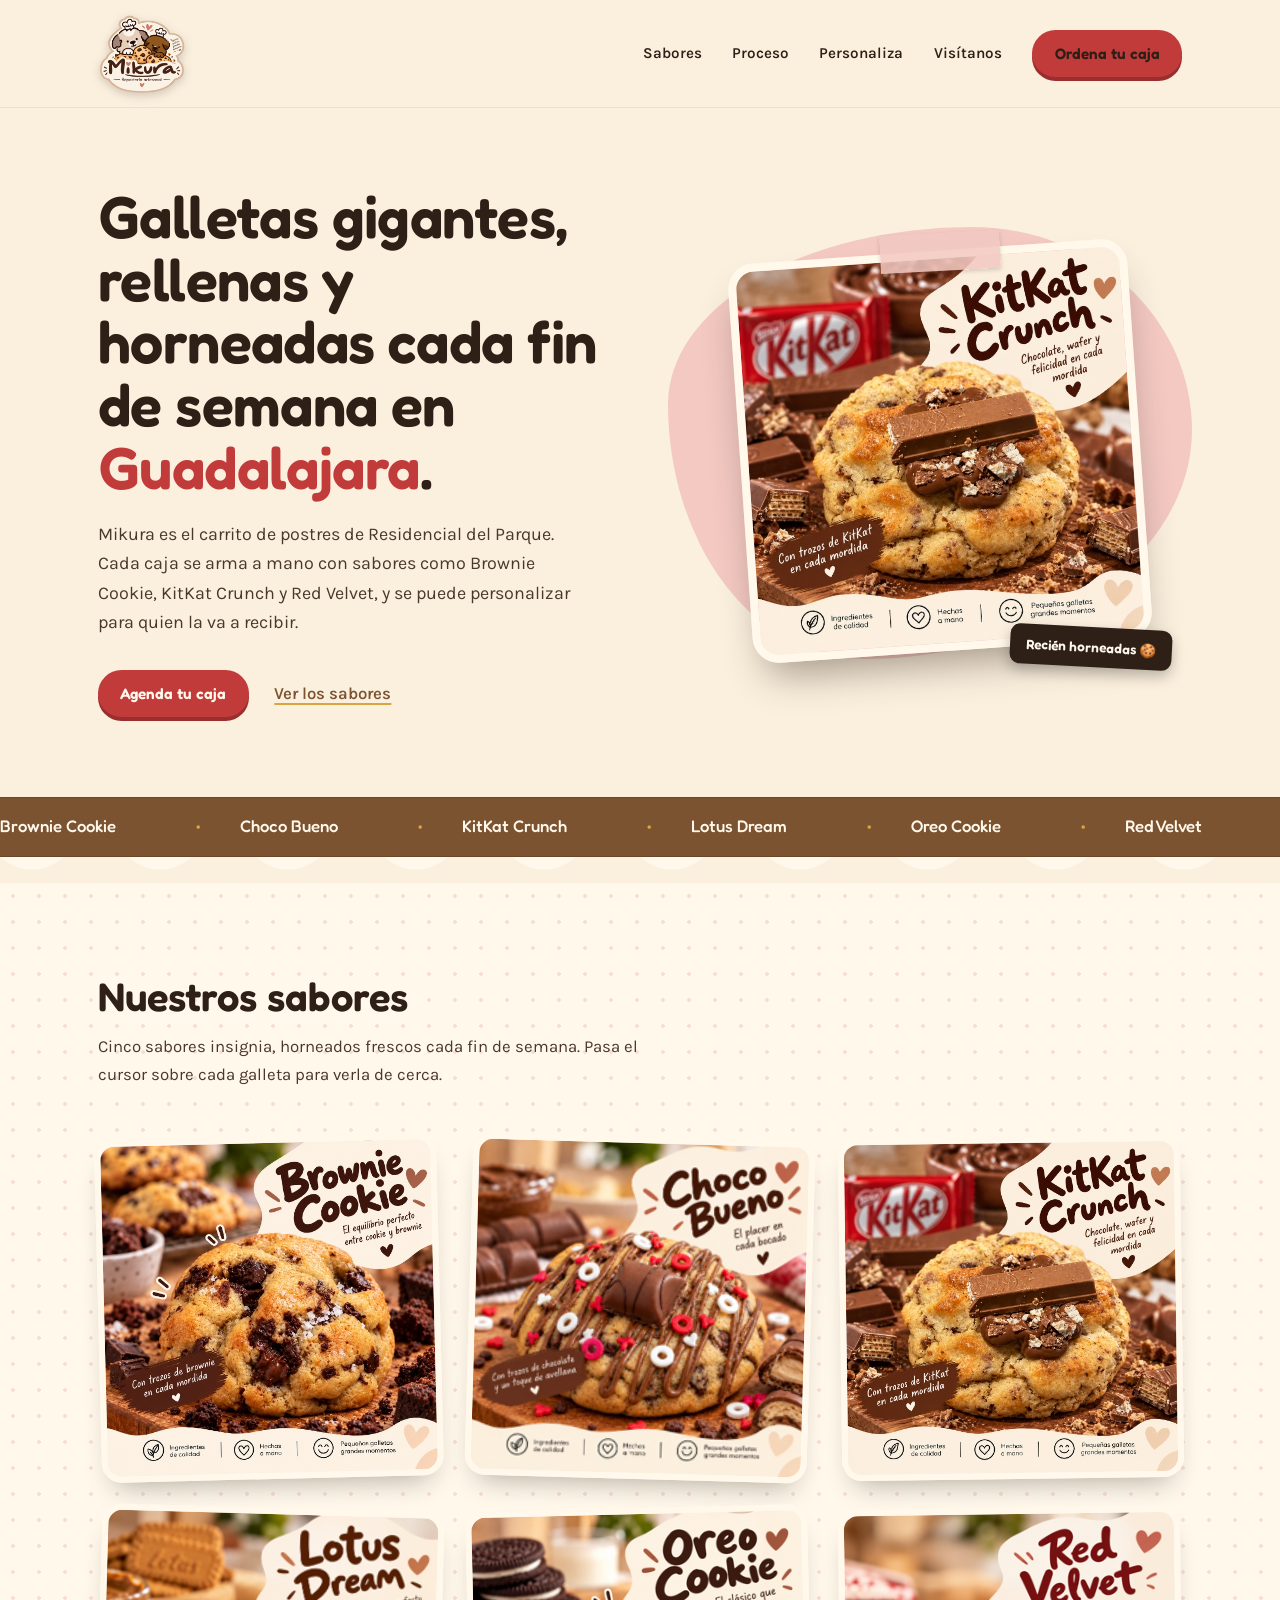
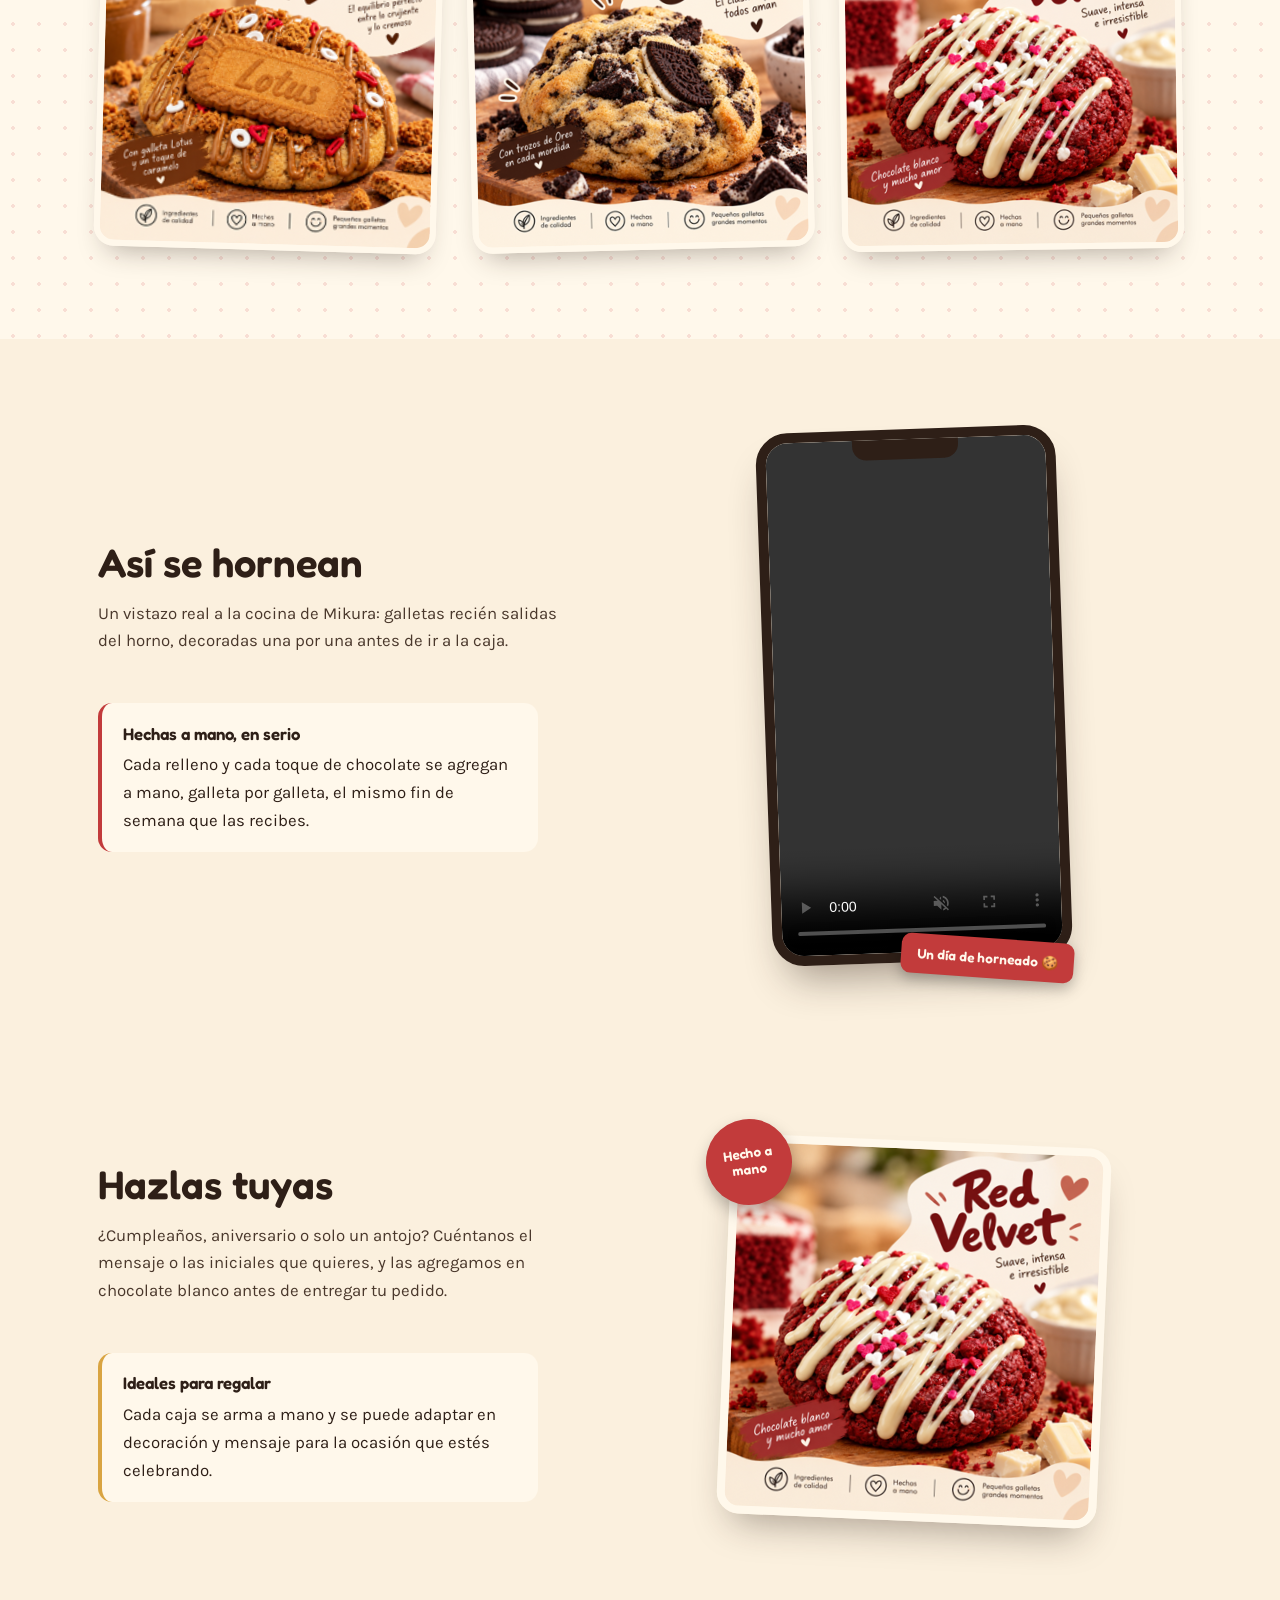
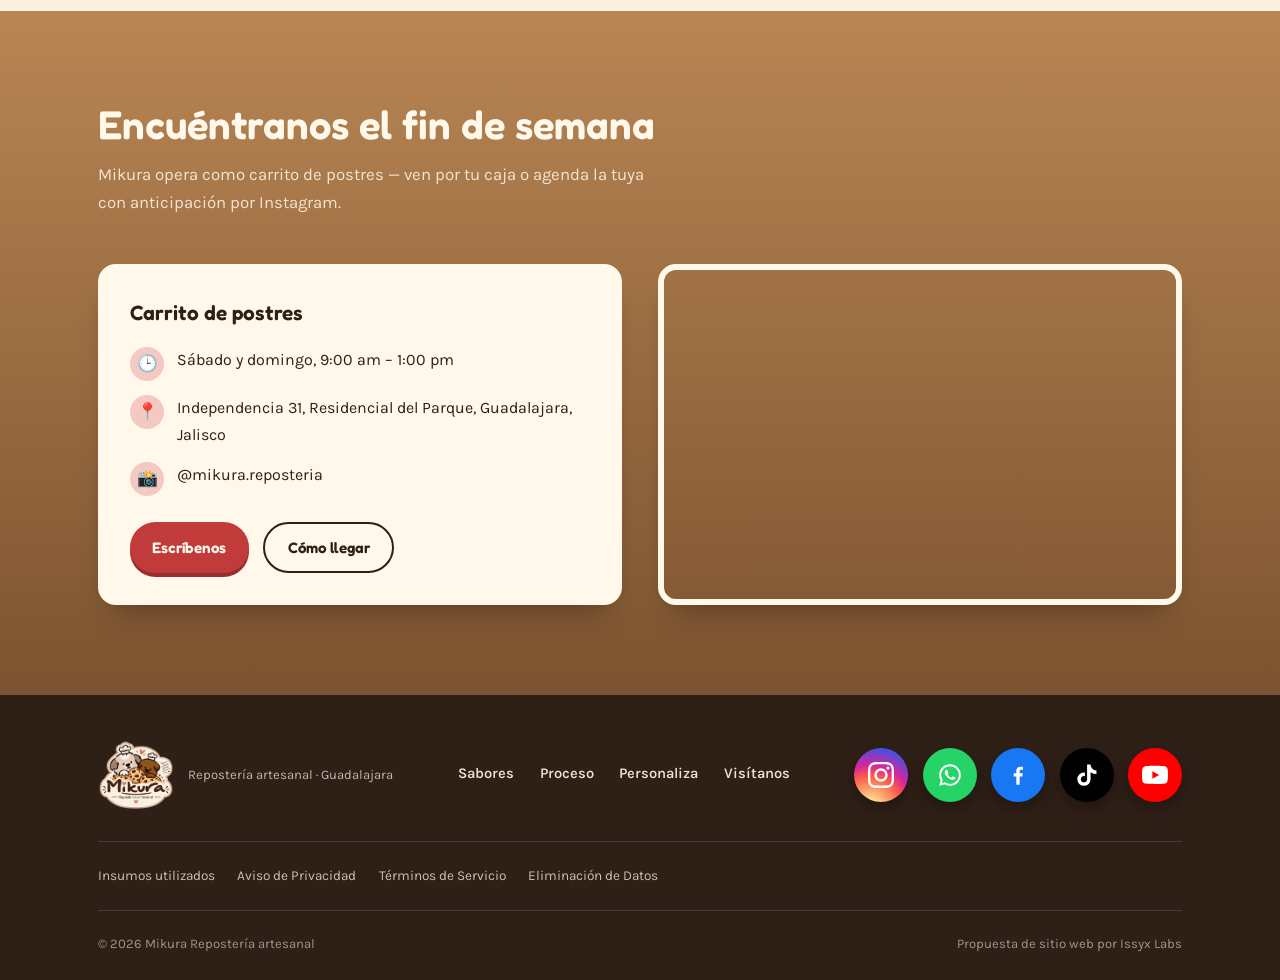
==== commit bbf0b436: "Add files via upload" ====
--- a/index.html
+++ b/index.html
@@ -192,14 +192,20 @@
         <a href="#visitanos">Visítanos</a>
       </div>
       <div class="social-row">
-        <a href="https://www.instagram.com/mikura.reposteria/" target="_blank" rel="noopener" class="social-icon" aria-label="Instagram">
-          <svg viewBox="0 0 24 24"><path d="M12 2.2c3.2 0 3.58.01 4.85.07 1.17.05 1.97.24 2.43.4a4.9 4.9 0 0 1 1.77 1.15 4.9 4.9 0 0 1 1.15 1.77c.16.46.35 1.26.4 2.43.06 1.27.07 1.65.07 4.85s-.01 3.58-.07 4.85c-.05 1.17-.24 1.97-.4 2.43a4.9 4.9 0 0 1-1.15 1.77 4.9 4.9 0 0 1-1.77 1.15c-.46.16-1.26.35-2.43.4-1.27.06-1.65.07-4.85.07s-3.58-.01-4.85-.07c-1.17-.05-1.97-.24-2.43-.4a4.9 4.9 0 0 1-1.77-1.15 4.9 4.9 0 0 1-1.15-1.77c-.16-.46-.35-1.26-.4-2.43C2.21 15.58 2.2 15.2 2.2 12s.01-3.58.07-4.85c.05-1.17.24-1.97.4-2.43a4.9 4.9 0 0 1 1.15-1.77A4.9 4.9 0 0 1 5.59 1.8c.46-.16 1.26-.35 2.43-.4C9.29 2.21 9.67 2.2 12 2.2Zm0 3.05a6.75 6.75 0 1 0 0 13.5 6.75 6.75 0 0 0 0-13.5Zm0 2.4a4.35 4.35 0 1 1 0 8.7 4.35 4.35 0 0 1 0-8.7Zm7.02-2.68a1.58 1.58 0 1 1-3.15 0 1.58 1.58 0 0 1 3.15 0Z"/></svg>
-        </a>
-        <a href="#" class="social-icon pending" data-pending="WhatsApp" aria-label="WhatsApp">
+        <a href="https://www.instagram.com/mikura.reposteria/" target="_blank" rel="noopener" class="social-icon ig" aria-label="Instagram">
+          <svg viewBox="0 0 24 24"><path d="M12 0C8.74 0 8.333.014 7.053.072 5.775.132 4.905.333 4.14.63c-.789.306-1.459.717-2.126 1.384S.935 3.35.63 4.14C.333 4.905.131 5.775.072 7.053.014 8.333 0 8.74 0 12s.014 3.667.072 4.947c.06 1.277.261 2.148.558 2.913.306.788.717 1.459 1.384 2.126.667.666 1.336 1.079 2.126 1.384.766.296 1.636.499 2.913.558C8.333 23.988 8.74 24 12 24s3.667-.014 4.947-.072c1.277-.06 2.148-.262 2.913-.558.788-.306 1.459-.718 2.126-1.384.666-.667 1.079-1.335 1.384-2.126.296-.765.499-1.636.558-2.913.06-1.28.072-1.687.072-4.947s-.014-3.667-.072-4.947c-.06-1.277-.262-2.149-.558-2.913-.306-.789-.718-1.459-1.384-2.126C21.319 1.347 20.651.935 19.86.63c-.765-.297-1.636-.499-2.913-.558C15.667.014 15.26 0 12 0Zm0 2.16c3.2 0 3.58.01 4.85.07 1.17.05 1.8.25 2.23.42.56.21.96.48 1.38.9.42.42.68.82.9 1.38.16.42.36 1.06.41 2.23.06 1.27.07 1.65.07 4.85s-.01 3.58-.07 4.85c-.05 1.17-.25 1.8-.41 2.23-.22.56-.48.96-.9 1.38-.42.42-.82.68-1.38.9-.42.16-1.06.36-2.23.41-1.27.06-1.65.07-4.85.07s-3.58-.01-4.85-.07c-1.17-.05-1.8-.25-2.23-.41-.56-.22-.96-.48-1.38-.9-.42-.42-.68-.82-.9-1.38-.16-.42-.36-1.06-.41-2.23-.06-1.27-.07-1.65-.07-4.85s.01-3.58.07-4.85c.05-1.17.25-1.8.41-2.23.22-.56.48-.96.9-1.38.42-.42.82-.68 1.38-.9.42-.16 1.06-.36 2.23-.41 1.27-.06 1.65-.07 4.85-.07ZM12 5.84A6.16 6.16 0 1 0 12 18.16 6.16 6.16 0 0 0 12 5.84Zm0 10.16A4 4 0 1 1 12 8a4 4 0 0 1 0 8Zm7.85-10.4a1.44 1.44 0 1 1-2.88 0 1.44 1.44 0 0 1 2.88 0Z"/></svg>
+        </a>
+        <a href="#" class="social-icon pending wa" data-pending="WhatsApp" aria-label="WhatsApp">
           <svg viewBox="0 0 24 24"><path d="M12.02 2C6.5 2 2.03 6.48 2.03 12c0 1.86.5 3.62 1.42 5.14L2 22l4.98-1.4a9.94 9.94 0 0 0 5.04 1.37h.01c5.51 0 9.98-4.48 9.98-10S17.53 2 12.02 2Zm0 18.1h-.01a8.1 8.1 0 0 1-4.14-1.13l-.3-.18-3.07.87.82-3.03-.2-.31a8.16 8.16 0 0 1-1.24-4.32c0-4.52 3.66-8.19 8.16-8.19a8.13 8.13 0 0 1 8.14 8.2c0 4.52-3.67 8.19-8.16 8.19Zm4.46-6.14c-.24-.12-1.44-.71-1.66-.79-.22-.08-.38-.12-.55.12-.16.24-.63.79-.77.95-.14.16-.28.18-.52.06-.24-.12-1.02-.38-1.94-1.2-.72-.64-1.2-1.44-1.35-1.68-.14-.24-.02-.37.11-.49.11-.11.24-.28.36-.42.12-.14.16-.24.24-.4.08-.16.04-.3-.02-.42-.06-.12-.55-1.33-.76-1.82-.2-.48-.4-.41-.55-.42h-.47c-.16 0-.42.06-.64.3-.22.24-.84.82-.84 2s.86 2.32.98 2.48c.12.16 1.7 2.6 4.12 3.64.58.25 1.03.4 1.38.51.58.18 1.11.16 1.53.1.47-.07 1.44-.59 1.64-1.16.2-.57.2-1.06.14-1.16-.06-.1-.22-.16-.46-.28Z"/></svg>
         </a>
-        <a href="#" class="social-icon pending" data-pending="Facebook" aria-label="Facebook">
+        <a href="#" class="social-icon pending fb" data-pending="Facebook" aria-label="Facebook">
           <svg viewBox="0 0 24 24"><path d="M13.5 21v-7.6h2.55l.38-2.96h-2.93V8.56c0-.86.24-1.44 1.47-1.44h1.57V4.46c-.27-.04-1.2-.12-2.28-.12-2.26 0-3.8 1.38-3.8 3.9v2.18H8v2.96h2.46V21h3.04Z"/></svg>
+        </a>
+        <a href="#" class="social-icon pending tt" data-pending="TikTok" aria-label="TikTok">
+          <svg viewBox="0 0 24 24"><path d="M16.6 5.82c-.85-.93-1.32-2.14-1.32-3.4h-3.2v13.44c0 1.6-1.3 2.9-2.9 2.9s-2.9-1.3-2.9-2.9 1.3-2.9 2.9-2.9c.3 0 .58.04.85.13V9.8a6.1 6.1 0 0 0-.85-.06 6.13 6.13 0 1 0 6.13 6.13V9.4a9.28 9.28 0 0 0 5.42 1.73V7.94a5.44 5.44 0 0 1-4.13-2.12Z"/></svg>
+        </a>
+        <a href="#" class="social-icon pending yt" data-pending="YouTube" aria-label="YouTube">
+          <svg viewBox="0 0 24 24"><path d="M23.5 6.19a3.02 3.02 0 0 0-2.12-2.14C19.51 3.55 12 3.55 12 3.55s-7.51 0-9.38.5A3.02 3.02 0 0 0 .5 6.19C0 8.07 0 12 0 12s0 3.93.5 5.81a3.02 3.02 0 0 0 2.12 2.14c1.87.5 9.38.5 9.38.5s7.51 0 9.38-.5a3.02 3.02 0 0 0 2.12-2.14C24 15.93 24 12 24 12s0-3.93-.5-5.81ZM9.55 15.57V8.43L15.82 12l-6.27 3.57Z"/></svg>
         </a>
       </div>
     </div>
--- a/styles.css
+++ b/styles.css
@@ -59,7 +59,7 @@
   }
   .brand{display:flex; align-items:center; gap:0.7rem; text-decoration:none;}
   .brand img{
-    height:58px; width:auto;
+    height:88px; width:auto;
     filter:drop-shadow(0 3px 5px rgba(46,31,23,0.2));
   }
 
@@ -326,7 +326,7 @@
     border-bottom:1px solid rgba(255,248,235,0.15);
   }
   .footer-brand{display:flex; align-items:center; gap:0.9rem;}
-  .footer-brand img{height:58px; width:auto;}
+  .footer-brand img{height:76px; width:auto;}
   .footer-brand span{display:block; font-family:'Karla'; font-weight:400; font-size:0.82rem; color:rgba(255,248,235,0.7);}
   .footer-links{display:flex; gap:1.6rem; flex-wrap:wrap;}
   .footer-links a{text-decoration:none; font-weight:600; font-size:0.92rem; color:rgba(255,248,235,0.9);}
@@ -337,6 +337,7 @@
 
   /* ---------- RESPONSIVE ---------- */
   @media (max-width: 860px){
+    .brand img{height:66px;}
     nav.links{
       position:fixed; inset:64px 0 auto 0; background:var(--cream-soft);
       flex-direction:column; align-items:flex-start; padding:1.4rem clamp(1.25rem,4vw,3rem) 2rem;
@@ -390,24 +391,30 @@
 .toast.show{opacity:1; transform:translateX(-50%) translateY(0);}
 
 /* ---------- SOCIAL ICONS ---------- */
-.social-row{display:flex; align-items:center; gap:0.7rem;}
+.social-row{display:flex; align-items:center; gap:0.9rem; flex-wrap:wrap;}
 .social-icon{
   display:inline-flex; align-items:center; justify-content:center;
-  width:40px; height:40px; border-radius:50%;
-  background:rgba(255,248,235,0.12);
-  color:var(--cream-soft);
+  width:54px; height:54px; border-radius:50%;
+  color:#fff;
   text-decoration:none;
-  transition:background 0.2s ease, transform 0.2s ease;
-}
-.social-icon svg{width:19px; height:19px; fill:currentColor;}
-.social-icon:hover{background:var(--cherry); transform:translateY(-2px);}
+  box-shadow:0 6px 14px rgba(0,0,0,0.28);
+  transition:transform 0.2s ease, box-shadow 0.2s ease, filter 0.2s ease;
+}
+.social-icon svg{width:26px; height:26px; fill:currentColor;}
+.social-icon:hover{transform:translateY(-3px) scale(1.05); box-shadow:0 10px 20px rgba(0,0,0,0.35);}
 .social-icon.pending{cursor:pointer;}
+.social-icon.pending:hover{filter:grayscale(0.15);}
+
+.social-icon.ig{background:radial-gradient(circle at 30% 110%, #fdf497 0%, #fdf497 5%, #fd5949 45%, #d6249f 60%, #285AEB 90%);}
+.social-icon.wa{background:#25D366;}
+.social-icon.fb{background:#1877F2;}
+.social-icon.tt{background:#010101;}
+.social-icon.yt{background:#FF0000;}
 
 /* Light variant, used on the legal-page header */
 .social-row.on-cream .social-icon{
-  background:rgba(46,31,23,0.08); color:var(--cocoa);
-}
-.social-row.on-cream .social-icon:hover{background:var(--cherry); color:var(--cream-soft);}
+  color:var(--cocoa); box-shadow:0 4px 10px rgba(46,31,23,0.18);
+}
 
 /* ---------- FOOTER LEGAL ROW ---------- */
 .footer-legal{
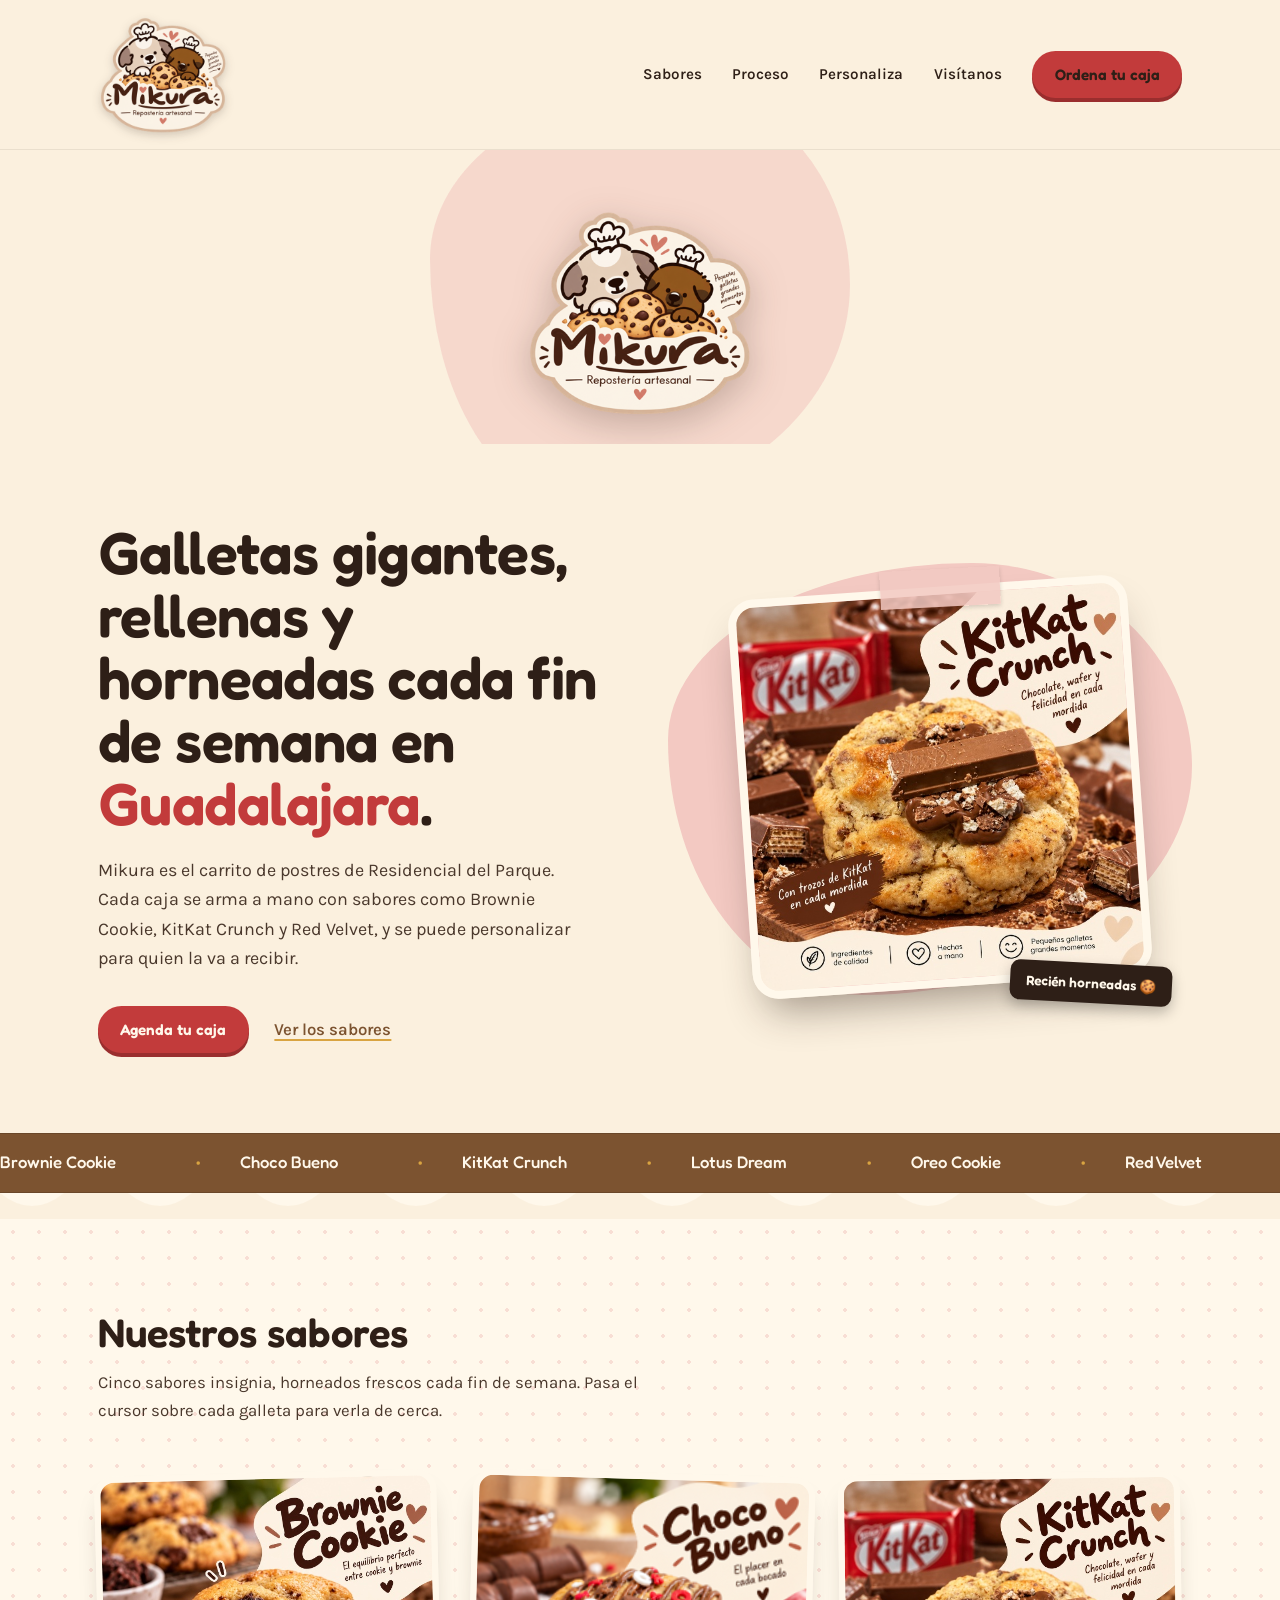
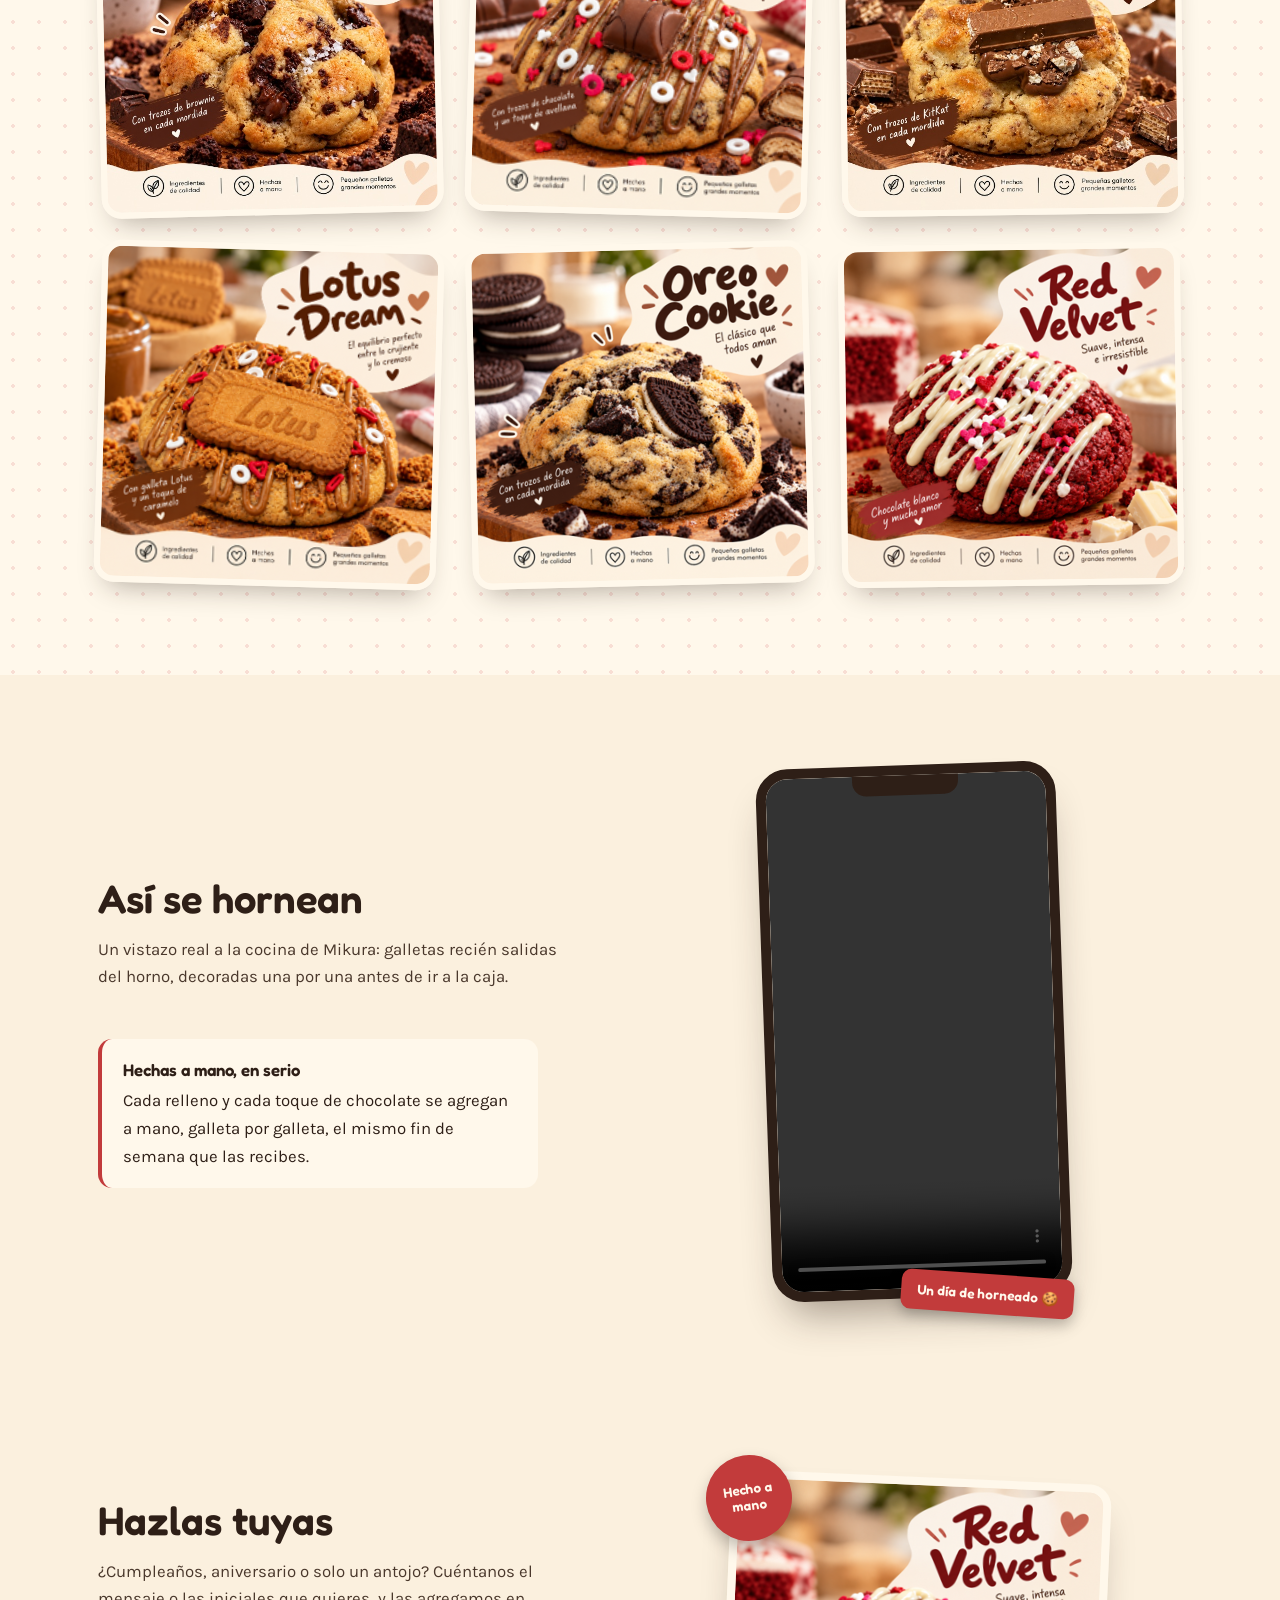
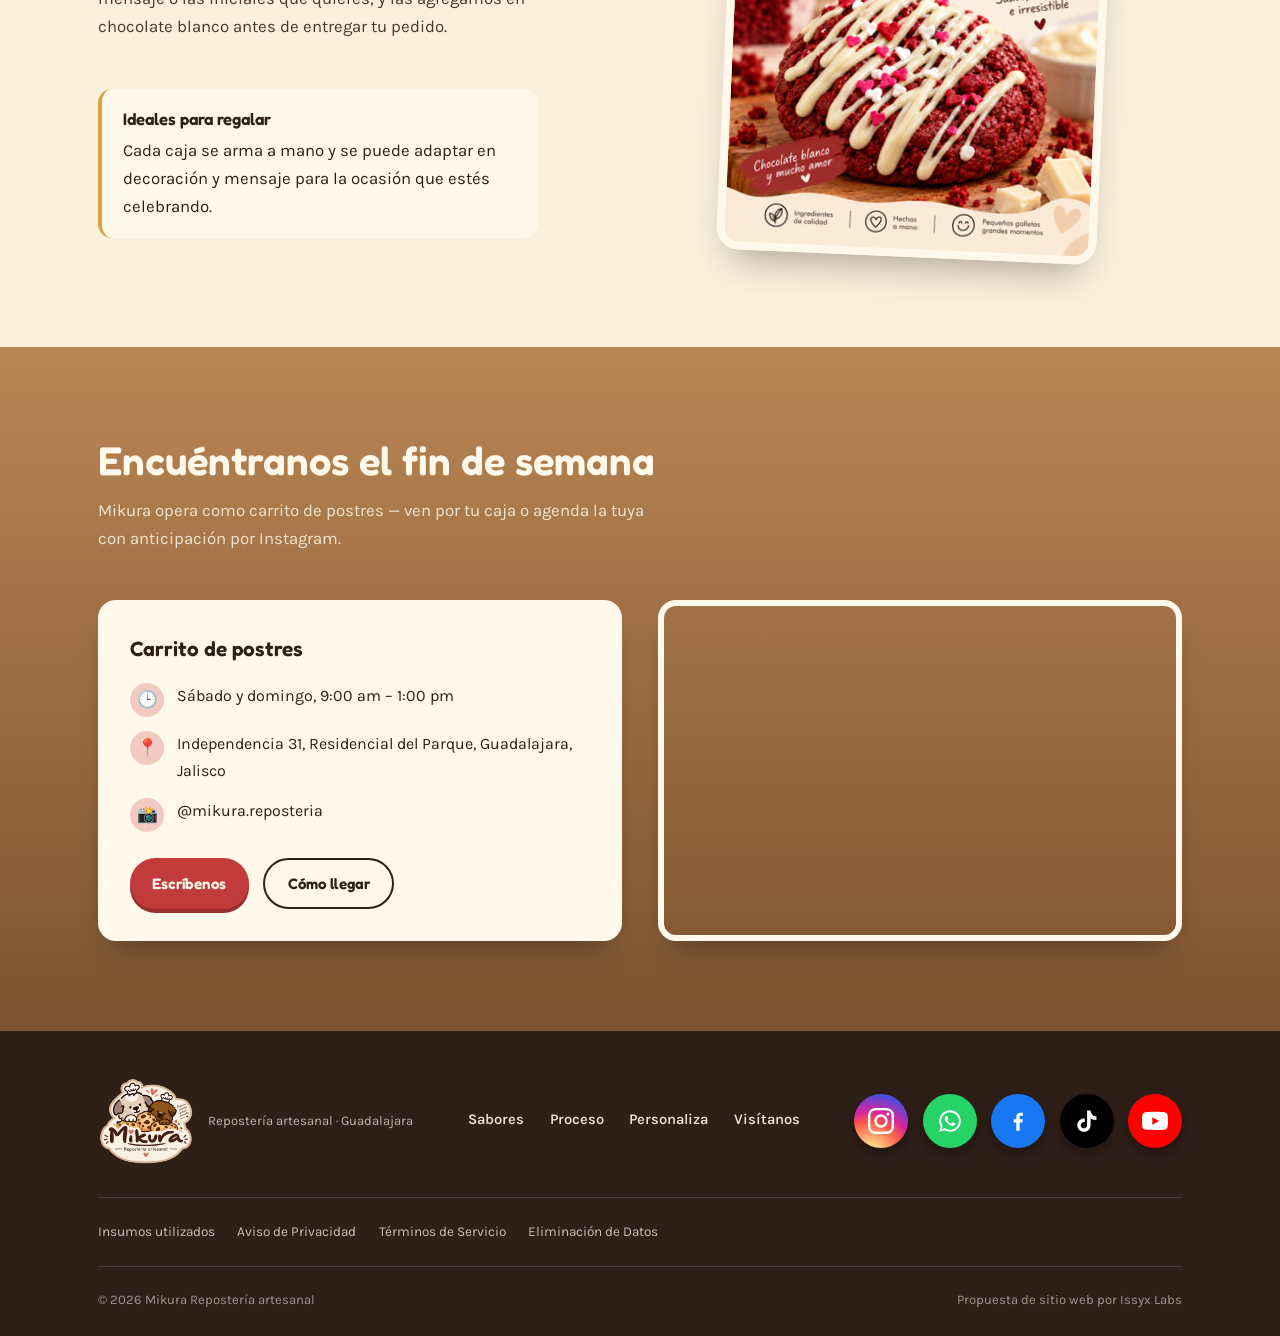
==== commit 3c863f0b: "Add files via upload" ====
--- a/index.html
+++ b/index.html
@@ -30,6 +30,11 @@
 </header>
 
 <main id="inicio">
+
+  <section class="logo-intro">
+    <div class="blob" aria-hidden="true"></div>
+    <img src="logo.png" alt="Mikura, repostería artesanal">
+  </section>
 
   <section class="hero">
     <div class="wrap">
--- a/styles.css
+++ b/styles.css
@@ -59,11 +59,11 @@
   }
   .brand{display:flex; align-items:center; gap:0.7rem; text-decoration:none;}
   .brand img{
-    height:88px; width:auto;
+    height:130px; width:auto;
     filter:drop-shadow(0 3px 5px rgba(46,31,23,0.2));
   }
 
-  nav.links{display:flex; align-items:center; gap:1.9rem;}
+  nav.links{display:flex; align-items:center; gap:1.9rem; flex-wrap:wrap;}
   nav.links a{
     text-decoration:none; font-weight:600; font-size:0.95rem; color:var(--cocoa);
     position:relative;
@@ -326,7 +326,7 @@
     border-bottom:1px solid rgba(255,248,235,0.15);
   }
   .footer-brand{display:flex; align-items:center; gap:0.9rem;}
-  .footer-brand img{height:76px; width:auto;}
+  .footer-brand img{height:96px; width:auto;}
   .footer-brand span{display:block; font-family:'Karla'; font-weight:400; font-size:0.82rem; color:rgba(255,248,235,0.7);}
   .footer-links{display:flex; gap:1.6rem; flex-wrap:wrap;}
   .footer-links a{text-decoration:none; font-weight:600; font-size:0.92rem; color:rgba(255,248,235,0.9);}
@@ -336,10 +336,10 @@
   }
 
   /* ---------- RESPONSIVE ---------- */
-  @media (max-width: 860px){
-    .brand img{height:66px;}
+  @media (max-width: 1080px){
+    .brand img{height:78px;}
     nav.links{
-      position:fixed; inset:64px 0 auto 0; background:var(--cream-soft);
+      position:absolute; top:100%; left:0; right:0; background:var(--cream-soft);
       flex-direction:column; align-items:flex-start; padding:1.4rem clamp(1.25rem,4vw,3rem) 2rem;
       gap:1.1rem; box-shadow:0 12px 20px -10px rgba(0,0,0,0.25);
       transform:translateY(-130%); transition:transform 0.25s ease;
@@ -475,3 +475,24 @@
   max-width:var(--max); margin:0 auto;
   flex-wrap:wrap; gap:0.8rem;
 }
+
+/* ---------- LOGO INTRO ---------- */
+.logo-intro{
+  position:relative; overflow:hidden;
+  padding:clamp(2rem,5vw,3rem) 0 clamp(0.5rem,2vw,1rem);
+  text-align:center;
+}
+.logo-intro .blob{
+  position:absolute; top:50%; left:50%;
+  width:min(420px, 70vw); height:min(420px, 70vw);
+  transform:translate(-50%,-50%);
+  background:var(--blush);
+  border-radius:58% 42% 63% 37% / 41% 47% 53% 59%;
+  opacity:0.6; z-index:0;
+}
+.logo-intro img{
+  position:relative; z-index:1;
+  height:clamp(150px, 20vw, 230px); width:auto;
+  margin:0 auto;
+  filter:drop-shadow(0 10px 18px rgba(46,31,23,0.25));
+}
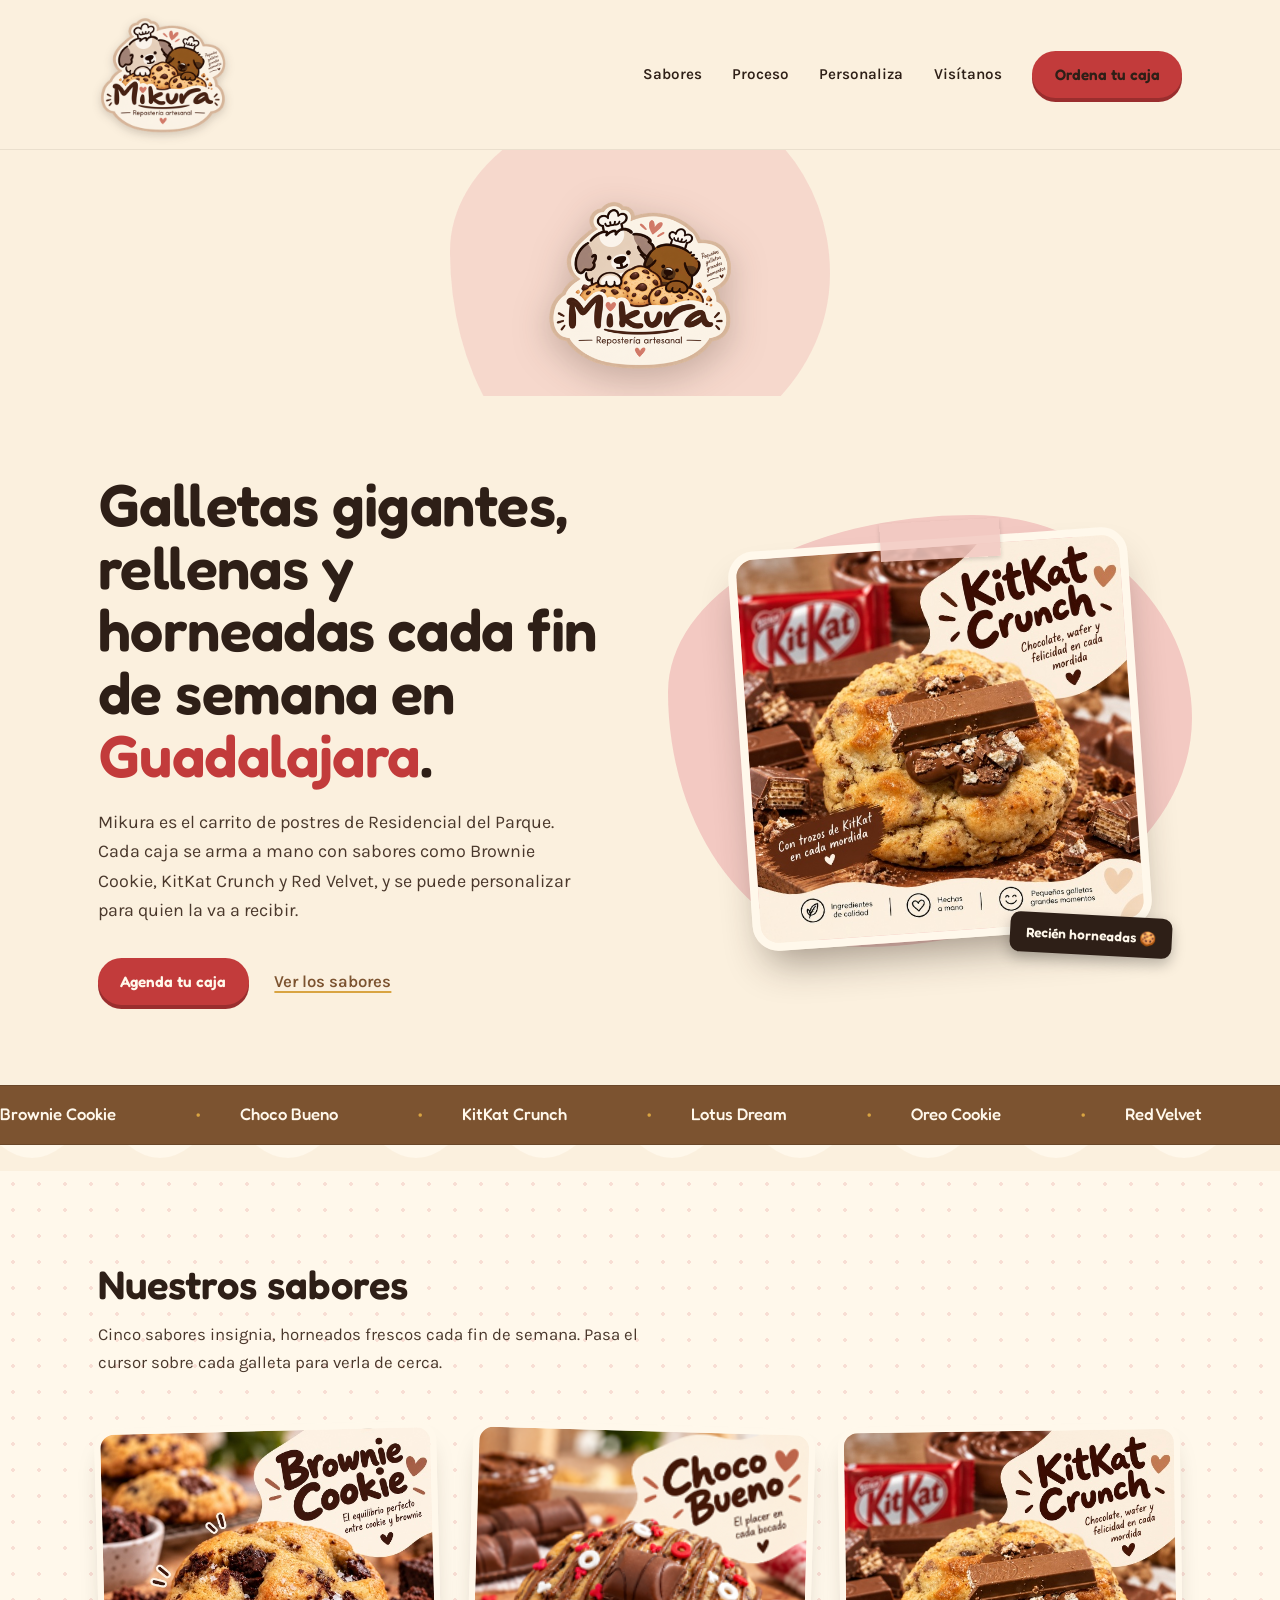
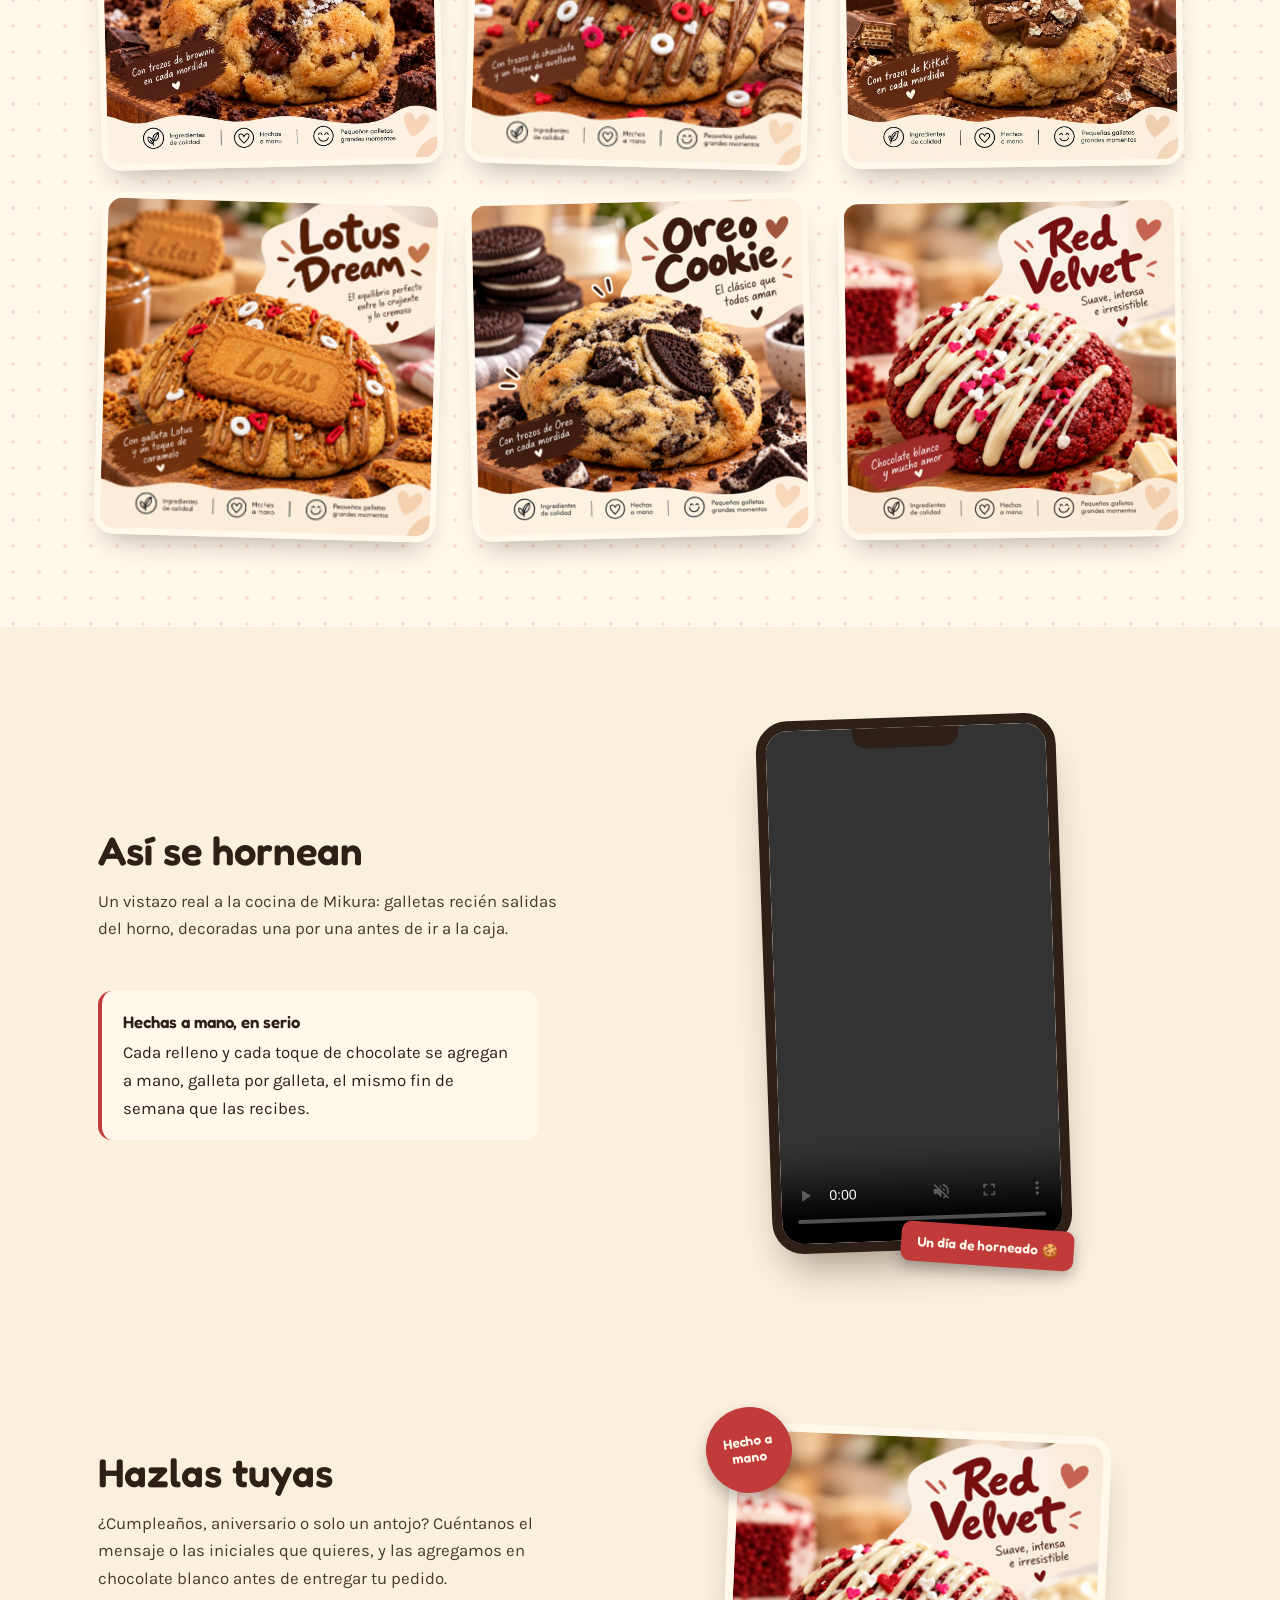
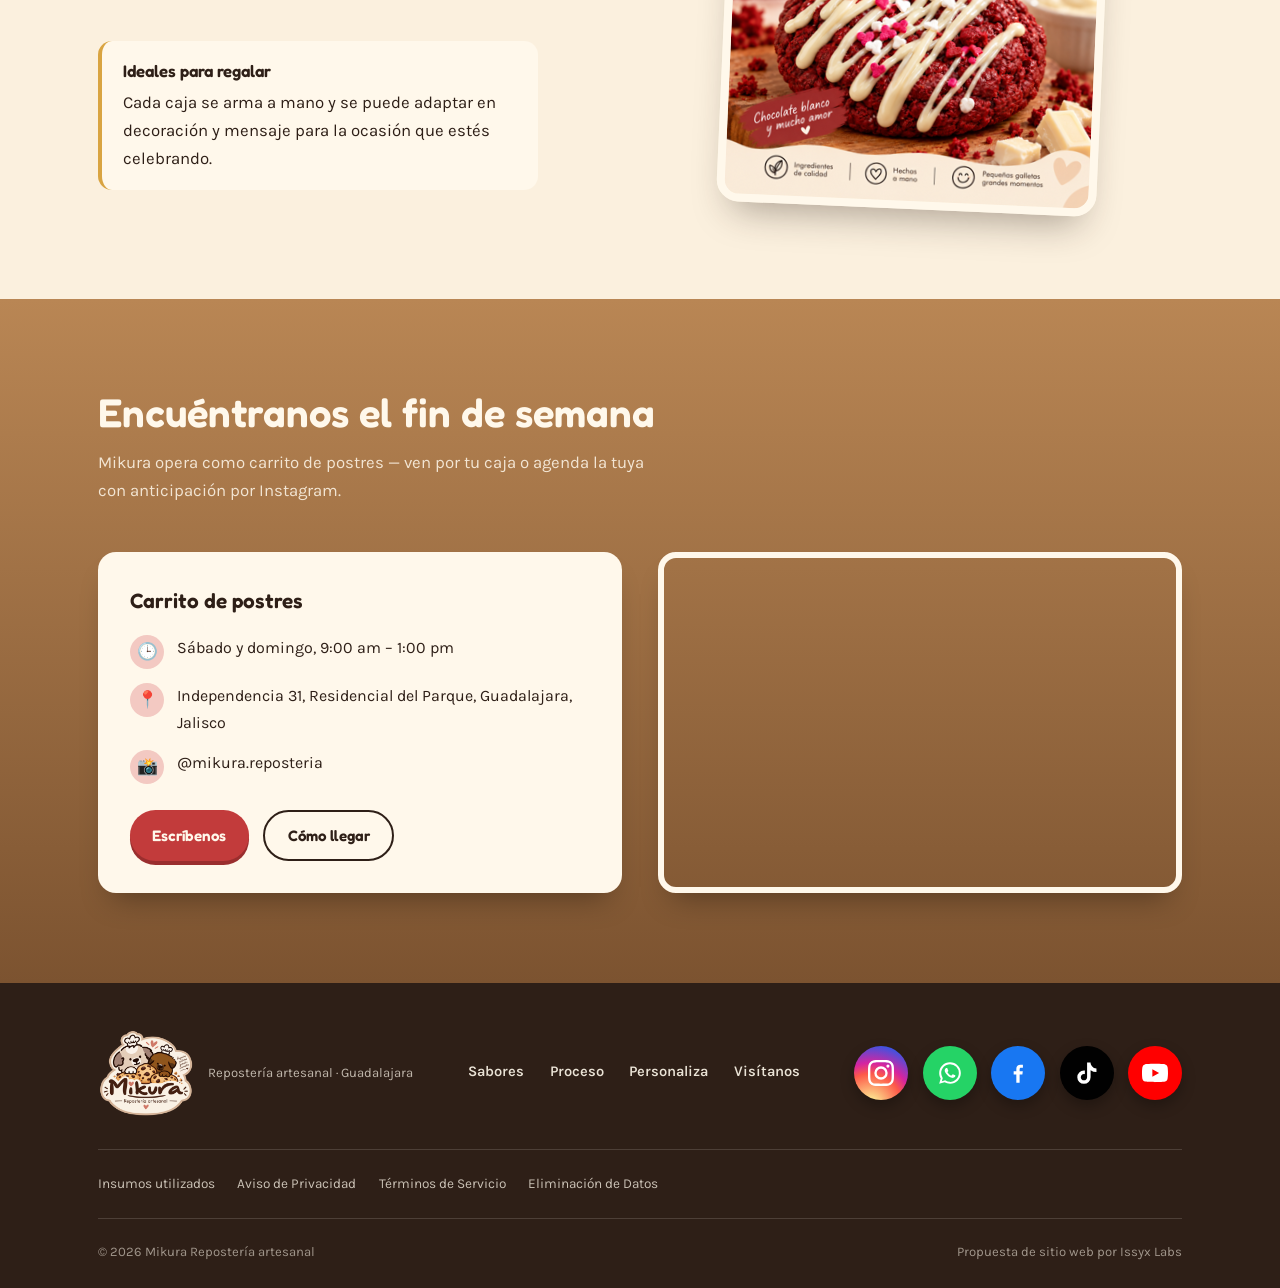
==== commit 2d45c325: "Add files via upload" ====
--- a/index.html
+++ b/index.html
@@ -32,8 +32,10 @@
 <main id="inicio">
 
   <section class="logo-intro">
-    <div class="blob" aria-hidden="true"></div>
-    <img src="logo.png" alt="Mikura, repostería artesanal">
+    <div class="wrap">
+      <div class="blob" aria-hidden="true"></div>
+      <img src="logo.png" alt="Mikura, repostería artesanal">
+    </div>
   </section>
 
   <section class="hero">
--- a/styles.css
+++ b/styles.css
@@ -479,12 +479,15 @@
 /* ---------- LOGO INTRO ---------- */
 .logo-intro{
   position:relative; overflow:hidden;
-  padding:clamp(2rem,5vw,3rem) 0 clamp(0.5rem,2vw,1rem);
-  text-align:center;
+  padding:clamp(1.5rem,4vw,2.5rem) 0 clamp(0.5rem,2vw,1rem);
+}
+.logo-intro .wrap{
+  position:relative;
+  display:flex; flex-direction:column; align-items:center; justify-content:center;
 }
 .logo-intro .blob{
   position:absolute; top:50%; left:50%;
-  width:min(420px, 70vw); height:min(420px, 70vw);
+  width:min(380px, 60vw); height:min(380px, 60vw);
   transform:translate(-50%,-50%);
   background:var(--blush);
   border-radius:58% 42% 63% 37% / 41% 47% 53% 59%;
@@ -492,7 +495,7 @@
 }
 .logo-intro img{
   position:relative; z-index:1;
-  height:clamp(150px, 20vw, 230px); width:auto;
-  margin:0 auto;
+  display:block;
+  height:clamp(130px, 16vw, 190px); width:auto;
   filter:drop-shadow(0 10px 18px rgba(46,31,23,0.25));
 }
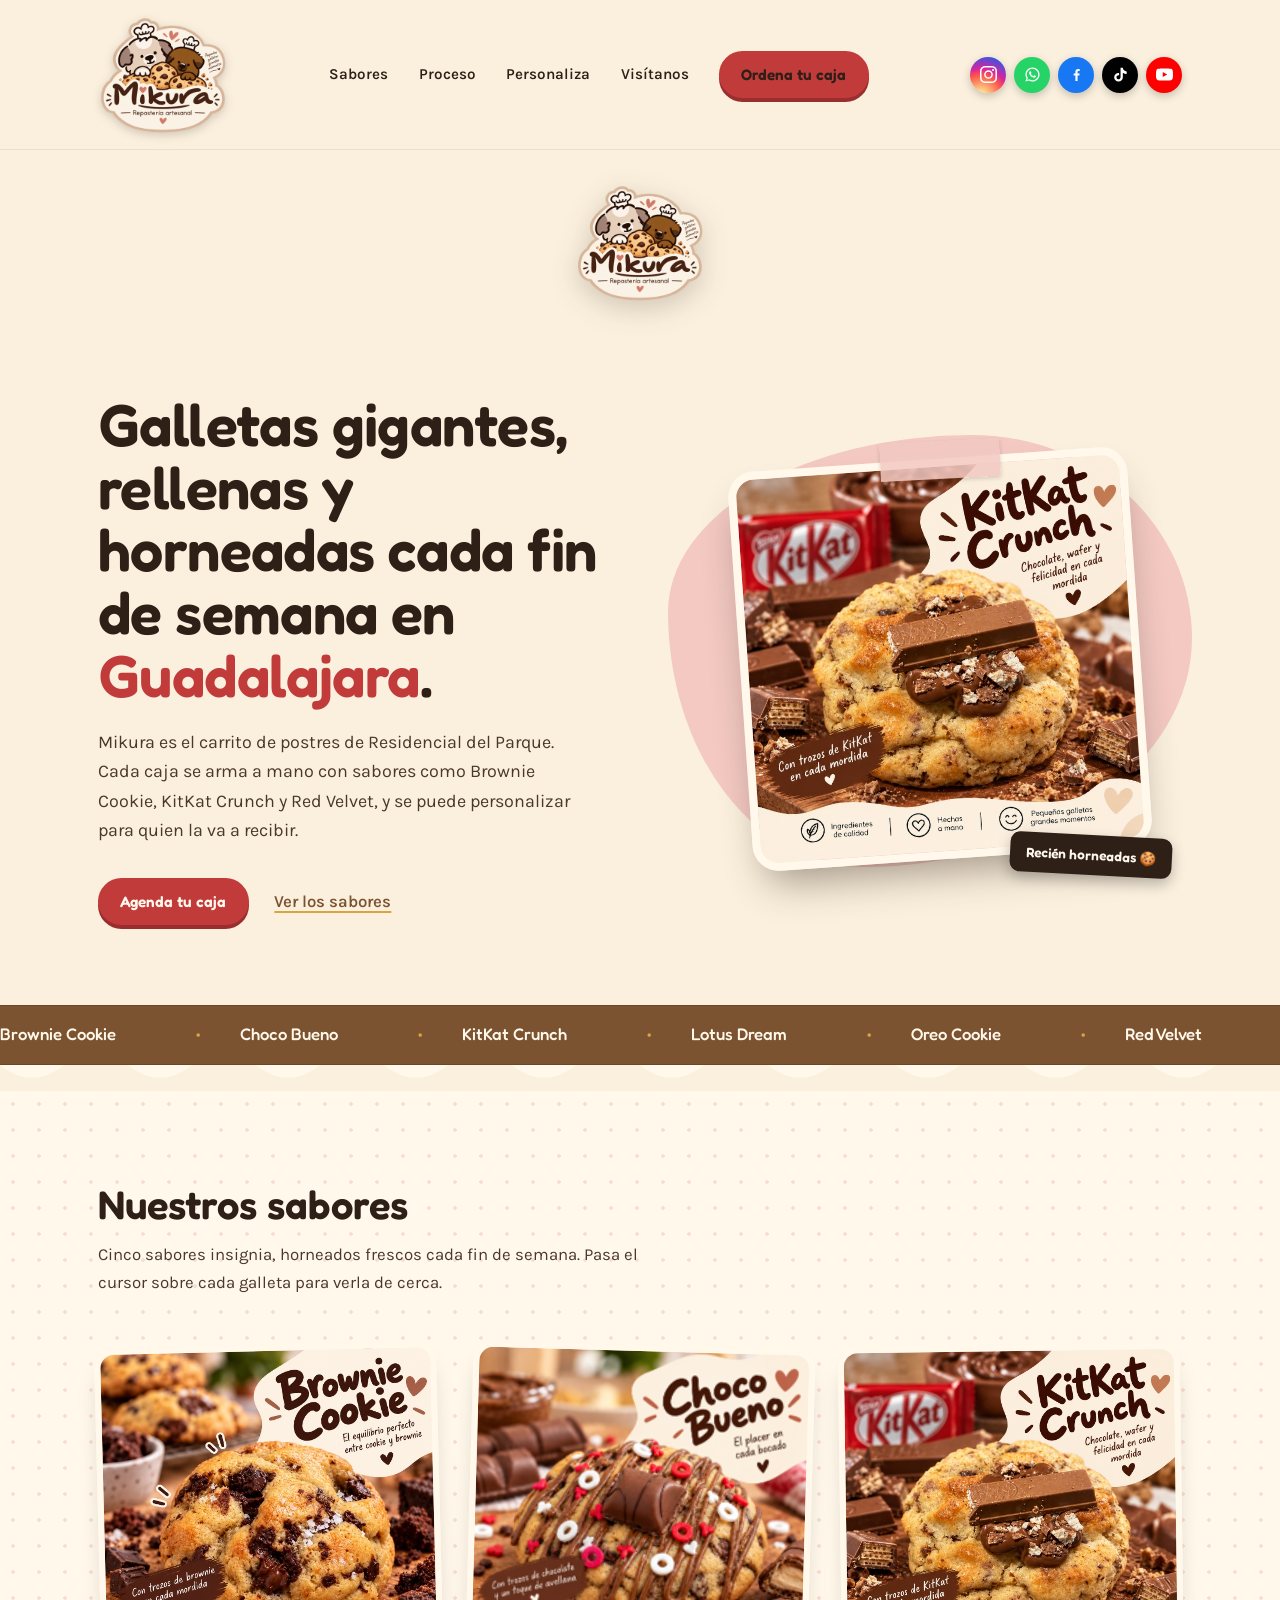
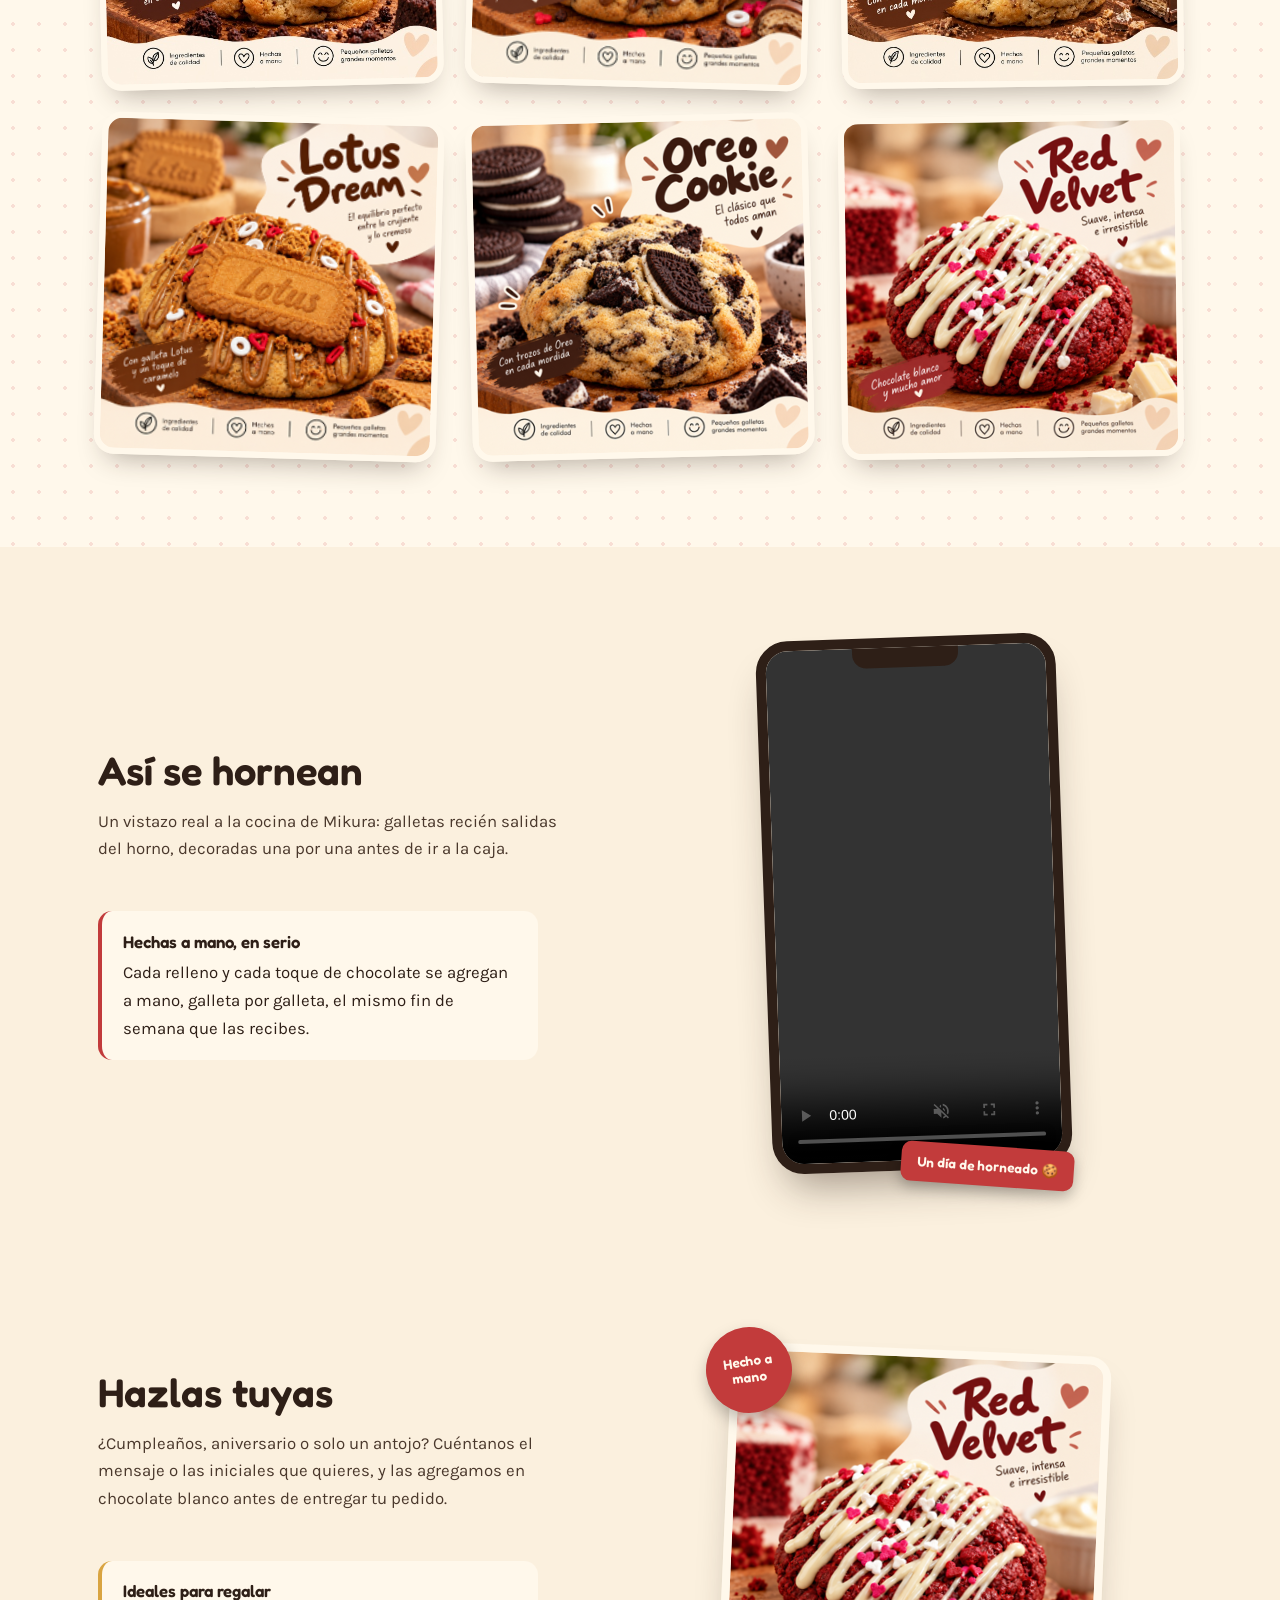
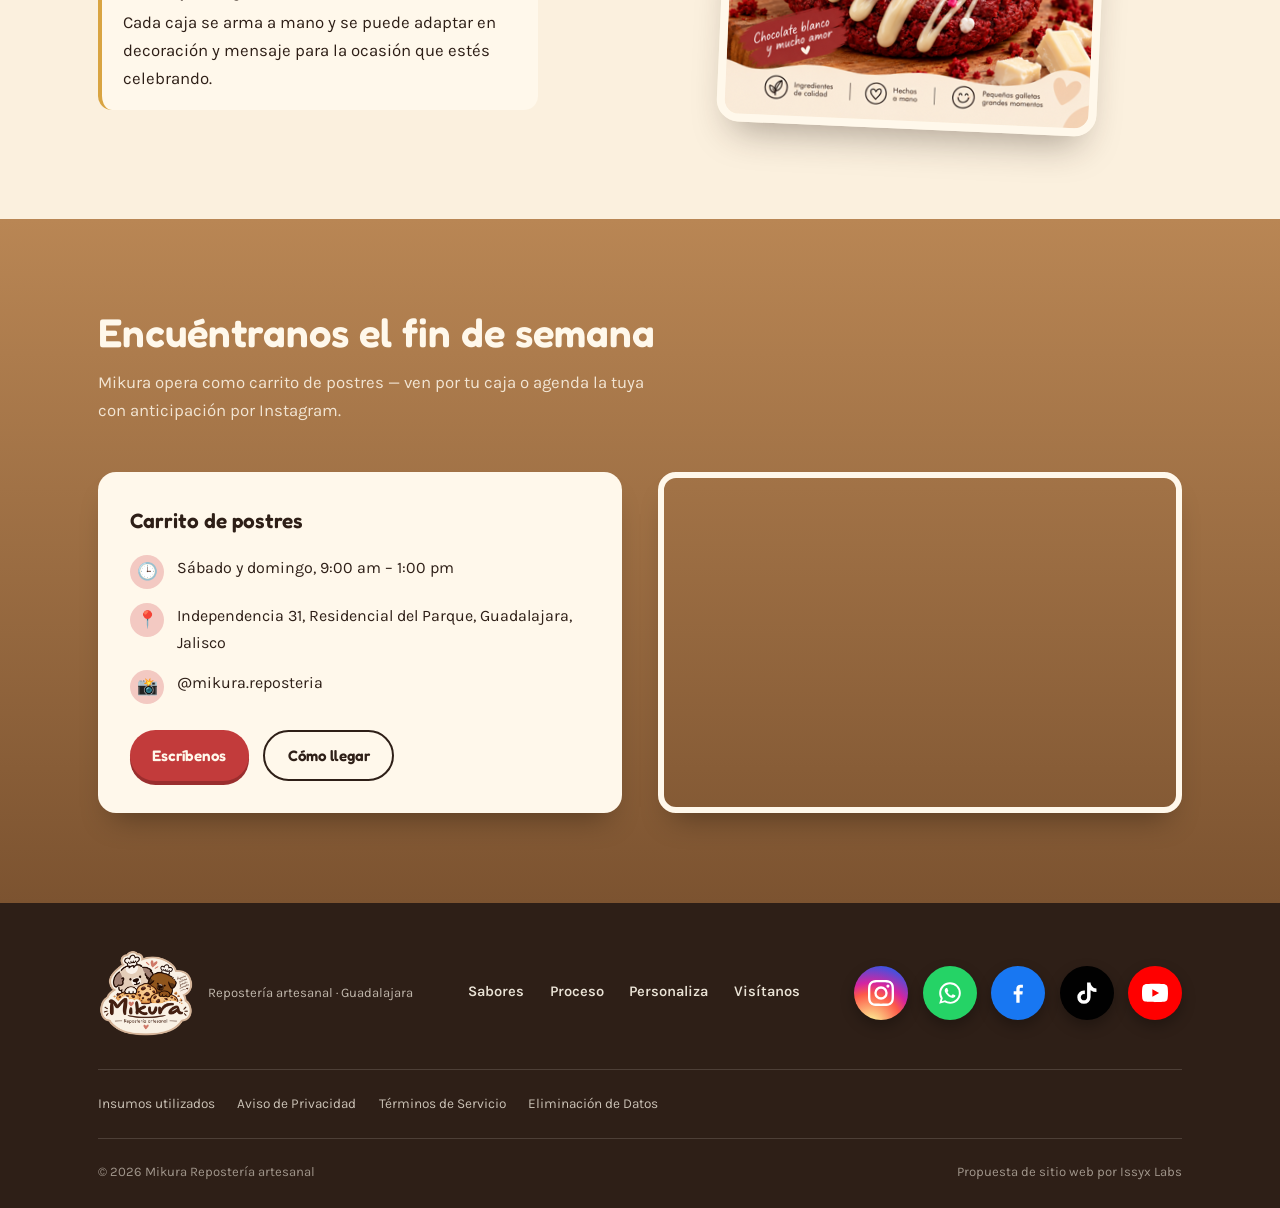
==== commit 38a2bf95: "Add files via upload" ====
--- a/index.html
+++ b/index.html
@@ -16,9 +16,6 @@
     <a href="#inicio" class="brand">
       <img src="logo.png" alt="Mikura, repostería artesanal">
     </a>
-    <button class="nav-toggle" aria-label="Abrir menú" aria-expanded="false" id="navToggle">
-      <span></span><span></span><span></span>
-    </button>
     <nav class="links" id="navLinks">
       <a href="#sabores">Sabores</a>
       <a href="#proceso">Proceso</a>
@@ -26,6 +23,26 @@
       <a href="#visitanos">Visítanos</a>
       <a href="https://www.instagram.com/mikura.reposteria/" class="btn" target="_blank" rel="noopener">Ordena tu caja</a>
     </nav>
+    <div class="social-row small" aria-label="Redes sociales de Mikura">
+      <a href="https://www.instagram.com/mikura.reposteria/" target="_blank" rel="noopener" class="social-icon ig" aria-label="Instagram">
+        <svg viewBox="0 0 24 24"><path d="M12 0C8.74 0 8.333.014 7.053.072 5.775.132 4.905.333 4.14.63c-.789.306-1.459.717-2.126 1.384S.935 3.35.63 4.14C.333 4.905.131 5.775.072 7.053.014 8.333 0 8.74 0 12s.014 3.667.072 4.947c.06 1.277.261 2.148.558 2.913.306.788.717 1.459 1.384 2.126.667.666 1.336 1.079 2.126 1.384.766.296 1.636.499 2.913.558C8.333 23.988 8.74 24 12 24s3.667-.014 4.947-.072c1.277-.06 2.148-.262 2.913-.558.788-.306 1.459-.718 2.126-1.384.666-.667 1.079-1.335 1.384-2.126.296-.765.499-1.636.558-2.913.06-1.28.072-1.687.072-4.947s-.014-3.667-.072-4.947c-.06-1.277-.262-2.149-.558-2.913-.306-.789-.718-1.459-1.384-2.126C21.319 1.347 20.651.935 19.86.63c-.765-.297-1.636-.499-2.913-.558C15.667.014 15.26 0 12 0Zm0 2.16c3.2 0 3.58.01 4.85.07 1.17.05 1.8.25 2.23.42.56.21.96.48 1.38.9.42.42.68.82.9 1.38.16.42.36 1.06.41 2.23.06 1.27.07 1.65.07 4.85s-.01 3.58-.07 4.85c-.05 1.17-.25 1.8-.41 2.23-.22.56-.48.96-.9 1.38-.42.42-.82.68-1.38.9-.42.16-1.06.36-2.23.41-1.27.06-1.65.07-4.85.07s-3.58-.01-4.85-.07c-1.17-.05-1.8-.25-2.23-.41-.56-.22-.96-.48-1.38-.9-.42-.42-.68-.82-.9-1.38-.16-.42-.36-1.06-.41-2.23-.06-1.27-.07-1.65-.07-4.85s.01-3.58.07-4.85c.05-1.17.25-1.8.41-2.23.22-.56.48-.96.9-1.38.42-.42.82-.68 1.38-.9.42-.16 1.06-.36 2.23-.41 1.27-.06 1.65-.07 4.85-.07ZM12 5.84A6.16 6.16 0 1 0 12 18.16 6.16 6.16 0 0 0 12 5.84Zm0 10.16A4 4 0 1 1 12 8a4 4 0 0 1 0 8Zm7.85-10.4a1.44 1.44 0 1 1-2.88 0 1.44 1.44 0 0 1 2.88 0Z"/></svg>
+      </a>
+      <a href="#" class="social-icon pending wa" data-pending="WhatsApp" aria-label="WhatsApp">
+        <svg viewBox="0 0 24 24"><path d="M12.02 2C6.5 2 2.03 6.48 2.03 12c0 1.86.5 3.62 1.42 5.14L2 22l4.98-1.4a9.94 9.94 0 0 0 5.04 1.37h.01c5.51 0 9.98-4.48 9.98-10S17.53 2 12.02 2Zm0 18.1h-.01a8.1 8.1 0 0 1-4.14-1.13l-.3-.18-3.07.87.82-3.03-.2-.31a8.16 8.16 0 0 1-1.24-4.32c0-4.52 3.66-8.19 8.16-8.19a8.13 8.13 0 0 1 8.14 8.2c0 4.52-3.67 8.19-8.16 8.19Zm4.46-6.14c-.24-.12-1.44-.71-1.66-.79-.22-.08-.38-.12-.55.12-.16.24-.63.79-.77.95-.14.16-.28.18-.52.06-.24-.12-1.02-.38-1.94-1.2-.72-.64-1.2-1.44-1.35-1.68-.14-.24-.02-.37.11-.49.11-.11.24-.28.36-.42.12-.14.16-.24.24-.4.08-.16.04-.3-.02-.42-.06-.12-.55-1.33-.76-1.82-.2-.48-.4-.41-.55-.42h-.47c-.16 0-.42.06-.64.3-.22.24-.84.82-.84 2s.86 2.32.98 2.48c.12.16 1.7 2.6 4.12 3.64.58.25 1.03.4 1.38.51.58.18 1.11.16 1.53.1.47-.07 1.44-.59 1.64-1.16.2-.57.2-1.06.14-1.16-.06-.1-.22-.16-.46-.28Z"/></svg>
+      </a>
+      <a href="#" class="social-icon pending fb" data-pending="Facebook" aria-label="Facebook">
+        <svg viewBox="0 0 24 24"><path d="M13.5 21v-7.6h2.55l.38-2.96h-2.93V8.56c0-.86.24-1.44 1.47-1.44h1.57V4.46c-.27-.04-1.2-.12-2.28-.12-2.26 0-3.8 1.38-3.8 3.9v2.18H8v2.96h2.46V21h3.04Z"/></svg>
+      </a>
+      <a href="#" class="social-icon pending tt" data-pending="TikTok" aria-label="TikTok">
+        <svg viewBox="0 0 24 24"><path d="M16.6 5.82c-.85-.93-1.32-2.14-1.32-3.4h-3.2v13.44c0 1.6-1.3 2.9-2.9 2.9s-2.9-1.3-2.9-2.9 1.3-2.9 2.9-2.9c.3 0 .58.04.85.13V9.8a6.1 6.1 0 0 0-.85-.06 6.13 6.13 0 1 0 6.13 6.13V9.4a9.28 9.28 0 0 0 5.42 1.73V7.94a5.44 5.44 0 0 1-4.13-2.12Z"/></svg>
+      </a>
+      <a href="#" class="social-icon pending yt" data-pending="YouTube" aria-label="YouTube">
+        <svg viewBox="0 0 24 24"><path d="M23.5 6.19a3.02 3.02 0 0 0-2.12-2.14C19.51 3.55 12 3.55 12 3.55s-7.51 0-9.38.5A3.02 3.02 0 0 0 .5 6.19C0 8.07 0 12 0 12s0 3.93.5 5.81a3.02 3.02 0 0 0 2.12 2.14c1.87.5 9.38.5 9.38.5s7.51 0 9.38-.5a3.02 3.02 0 0 0 2.12-2.14C24 15.93 24 12 24 12s0-3.93-.5-5.81ZM9.55 15.57V8.43L15.82 12l-6.27 3.57Z"/></svg>
+      </a>
+    </div>
+    <button class="nav-toggle" aria-label="Abrir menú" aria-expanded="false" id="navToggle">
+      <span></span><span></span><span></span>
+    </button>
   </div>
 </header>
 
@@ -33,7 +50,6 @@
 
   <section class="logo-intro">
     <div class="wrap">
-      <div class="blob" aria-hidden="true"></div>
       <img src="logo.png" alt="Mikura, repostería artesanal">
     </div>
   </section>
--- a/styles.css
+++ b/styles.css
@@ -416,6 +416,14 @@
   color:var(--cocoa); box-shadow:0 4px 10px rgba(46,31,23,0.18);
 }
 
+/* Compact variant, always visible in the header */
+.social-row.small{gap:0.5rem;}
+.social-row.small .social-icon{
+  width:36px; height:36px;
+  box-shadow:0 3px 8px rgba(0,0,0,0.22);
+}
+.social-row.small .social-icon svg{width:17px; height:17px;}
+
 /* ---------- FOOTER LEGAL ROW ---------- */
 .footer-legal{
   display:flex; flex-wrap:wrap; gap:1.4rem;
@@ -478,24 +486,13 @@
 
 /* ---------- LOGO INTRO ---------- */
 .logo-intro{
-  position:relative; overflow:hidden;
-  padding:clamp(1.5rem,4vw,2.5rem) 0 clamp(0.5rem,2vw,1rem);
+  padding:clamp(1rem,3vw,1.75rem) 0 clamp(0.25rem,1vw,0.5rem);
 }
 .logo-intro .wrap{
-  position:relative;
-  display:flex; flex-direction:column; align-items:center; justify-content:center;
-}
-.logo-intro .blob{
-  position:absolute; top:50%; left:50%;
-  width:min(380px, 60vw); height:min(380px, 60vw);
-  transform:translate(-50%,-50%);
-  background:var(--blush);
-  border-radius:58% 42% 63% 37% / 41% 47% 53% 59%;
-  opacity:0.6; z-index:0;
+  display:flex; justify-content:center;
 }
 .logo-intro img{
-  position:relative; z-index:1;
   display:block;
-  height:clamp(130px, 16vw, 190px); width:auto;
-  filter:drop-shadow(0 10px 18px rgba(46,31,23,0.25));
-}
+  height:clamp(96px, 11vw, 130px); width:auto;
+  filter:drop-shadow(0 8px 14px rgba(46,31,23,0.2));
+}
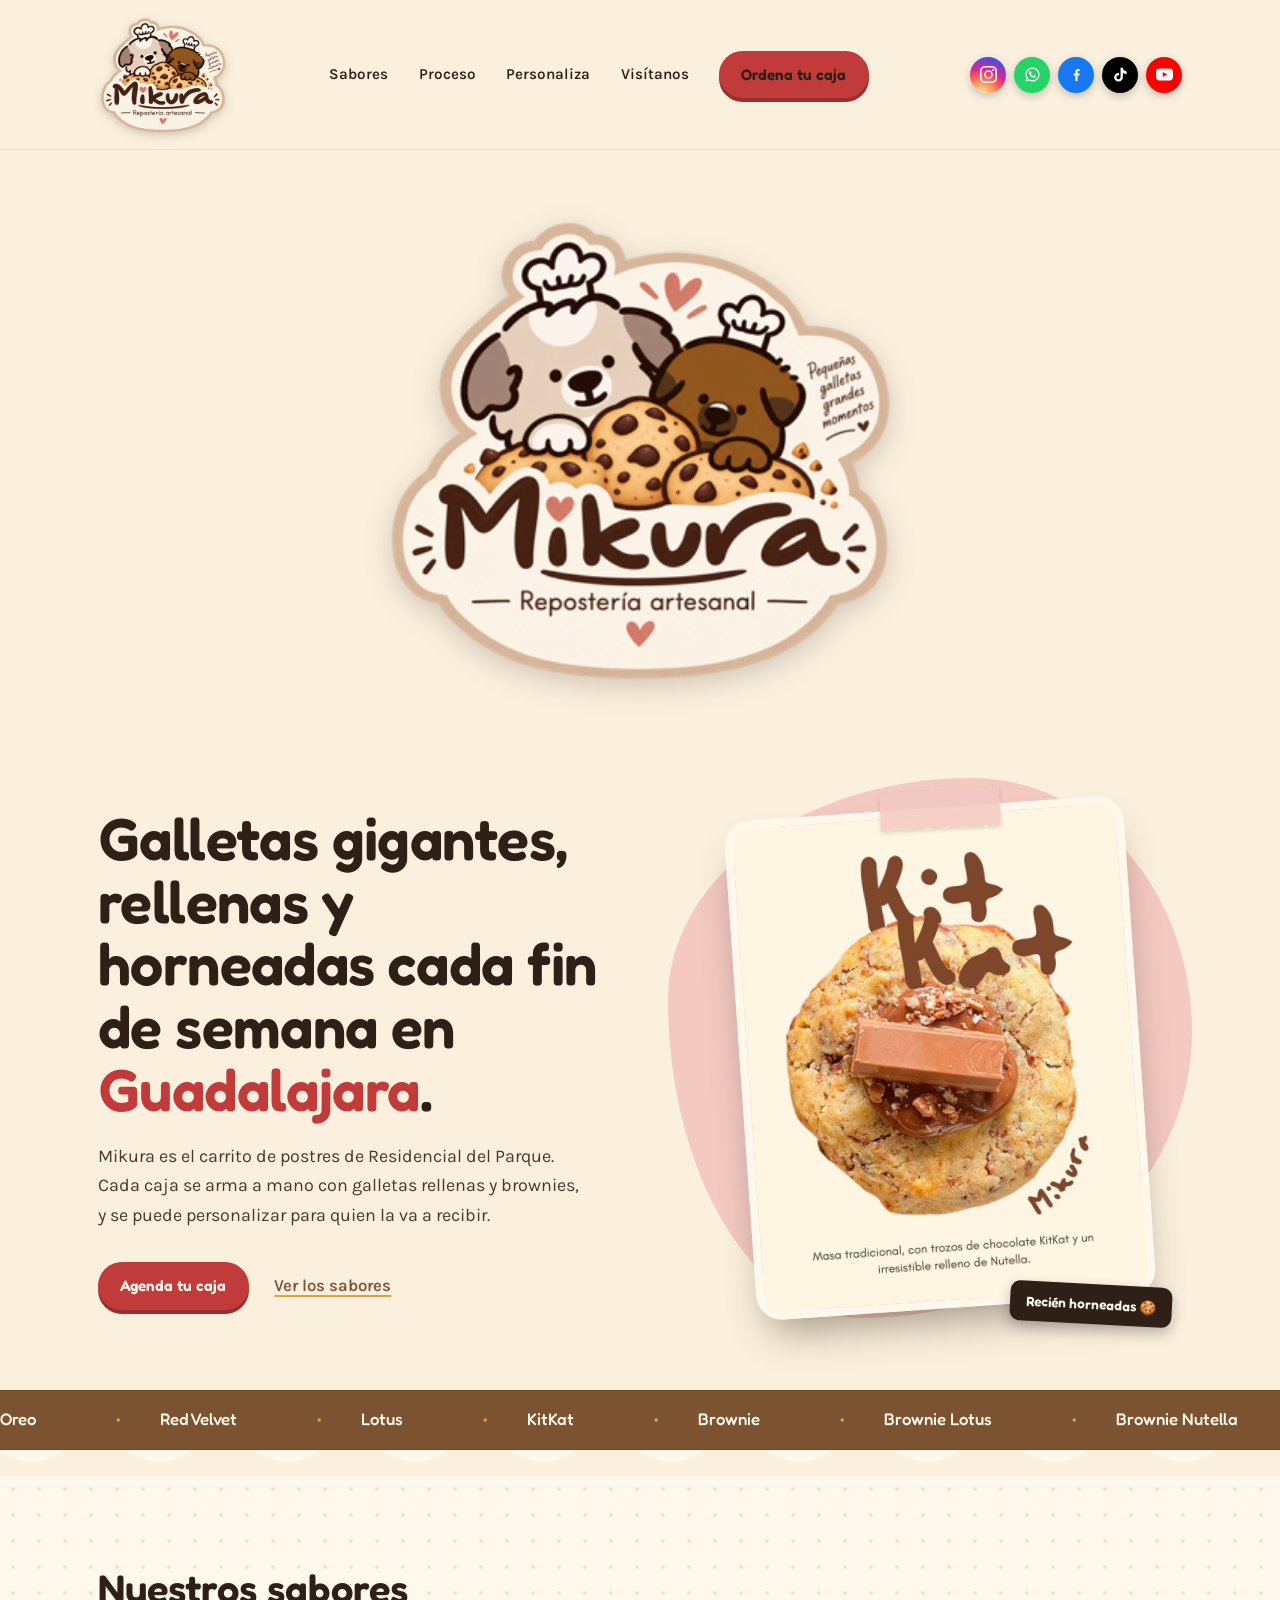
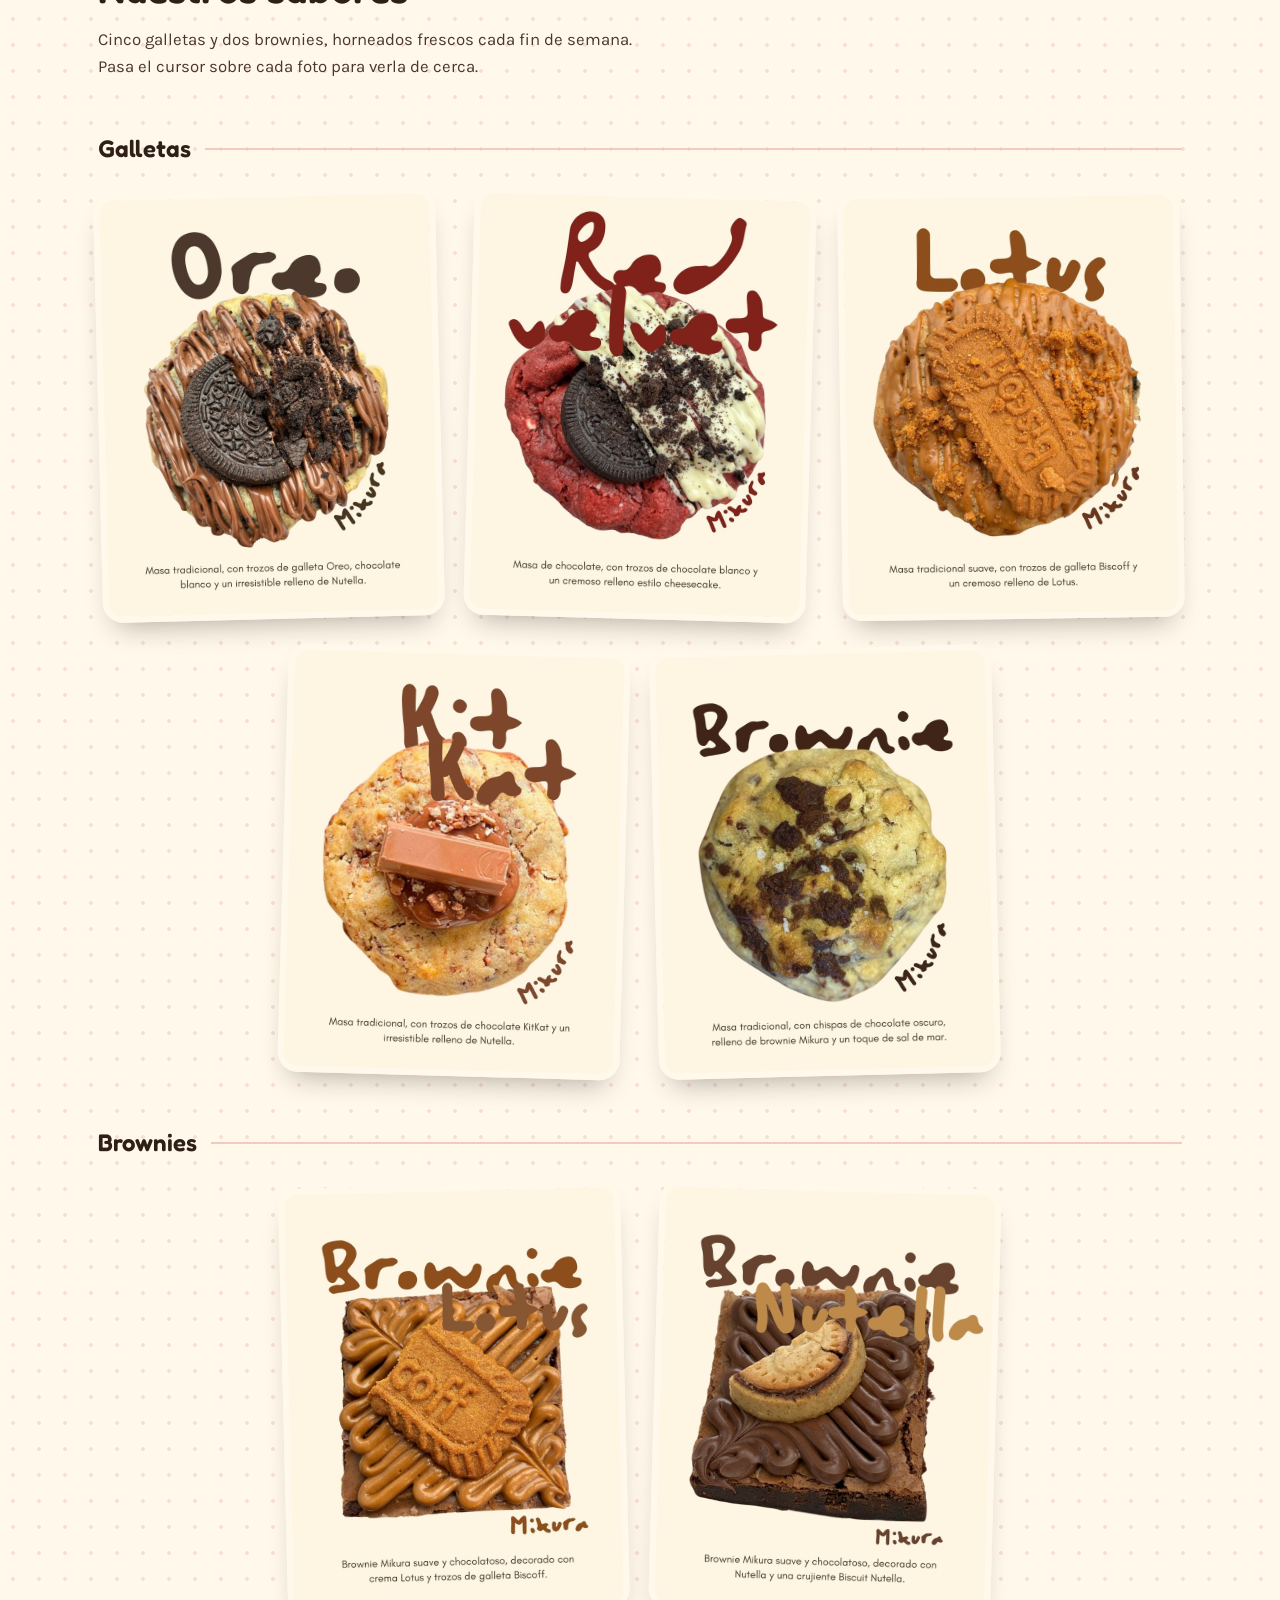
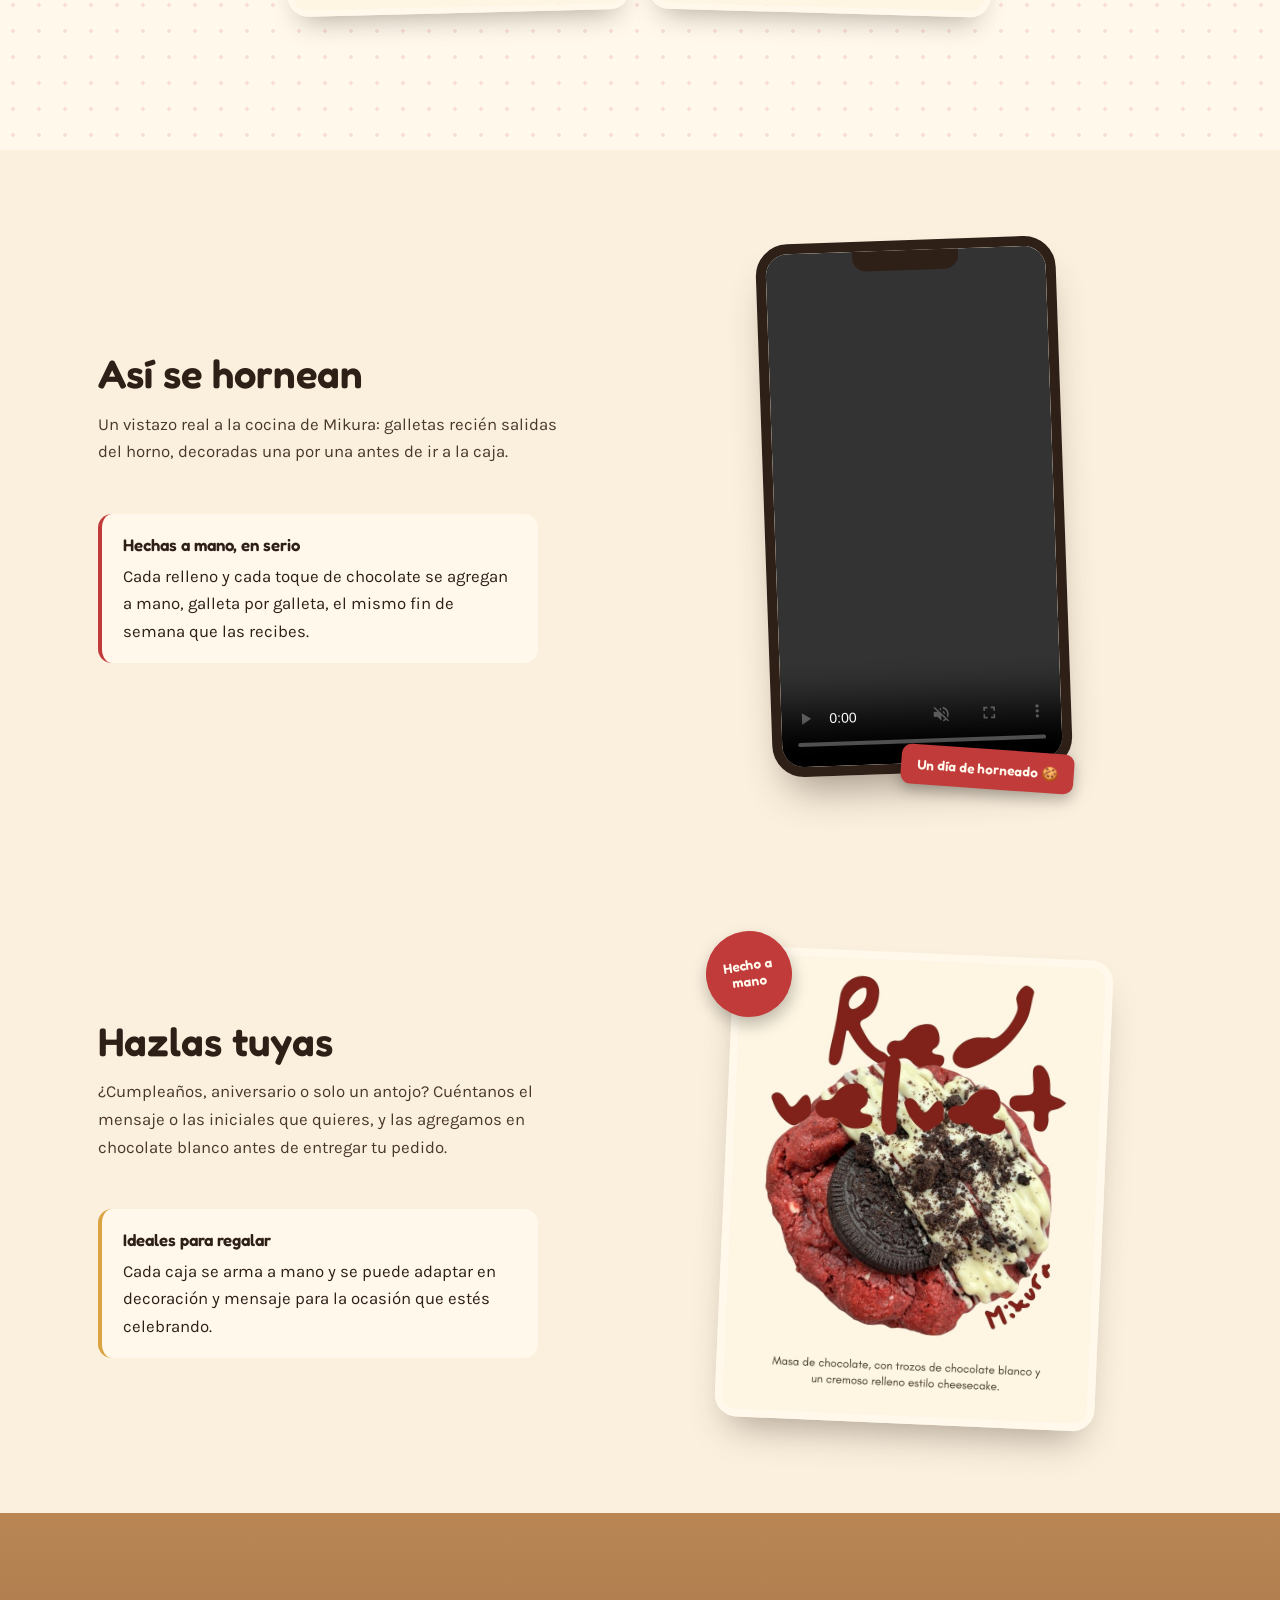
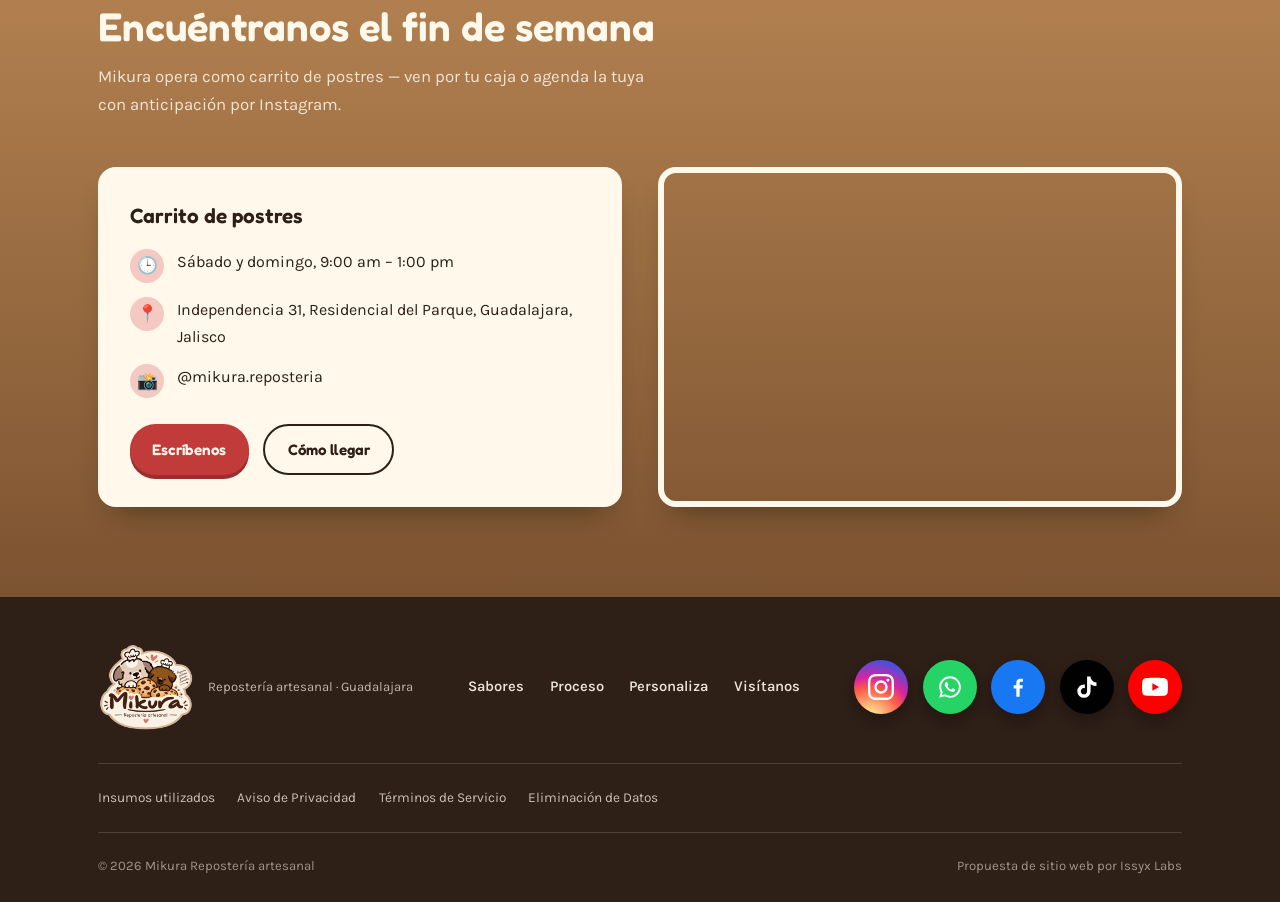
==== commit eca40ef6: "Add files via upload" ====
--- a/index.html
+++ b/index.html
@@ -58,7 +58,7 @@
     <div class="wrap">
       <div class="hero-copy">
         <h1>Galletas gigantes, rellenas y horneadas cada fin de semana en <em>Guadalajara</em>.</h1>
-        <p class="lead">Mikura es el carrito de postres de Residencial del Parque. Cada caja se arma a mano con sabores como Brownie Cookie, KitKat Crunch y Red Velvet, y se puede personalizar para quien la va a recibir.</p>
+        <p class="lead">Mikura es el carrito de postres de Residencial del Parque. Cada caja se arma a mano con galletas rellenas y brownies, y se puede personalizar para quien la va a recibir.</p>
         <div class="hero-ctas">
           <a href="#visitanos" class="btn">Agenda tu caja</a>
           <a href="#sabores" class="link-underline">Ver los sabores</a>
@@ -68,7 +68,7 @@
         <div class="blob" aria-hidden="true"></div>
         <div class="tape" aria-hidden="true"></div>
         <div class="frame zoom">
-          <img src="kitkat-crunch.png" alt="Galleta KitKat Crunch con trozos de KitKat">
+          <img src="kitkat.jpg" alt="Galleta KitKat con trozos de chocolate KitKat y relleno de Nutella">
         </div>
         <div class="tag">Recién horneadas 🍪</div>
       </div>
@@ -77,19 +77,21 @@
 
   <div class="marquee-band" aria-hidden="true">
     <div class="marquee-track">
-      <span>Brownie Cookie</span>
-      <span>Choco Bueno</span>
-      <span>KitKat Crunch</span>
-      <span>Lotus Dream</span>
-      <span>Oreo Cookie</span>
+      <span>Oreo</span>
       <span>Red Velvet</span>
+      <span>Lotus</span>
+      <span>KitKat</span>
+      <span>Brownie</span>
+      <span>Brownie Lotus</span>
+      <span>Brownie Nutella</span>
       <span>Personalizada para ti</span>
-      <span>Brownie Cookie</span>
-      <span>Choco Bueno</span>
-      <span>KitKat Crunch</span>
-      <span>Lotus Dream</span>
-      <span>Oreo Cookie</span>
+      <span>Oreo</span>
       <span>Red Velvet</span>
+      <span>Lotus</span>
+      <span>KitKat</span>
+      <span>Brownie</span>
+      <span>Brownie Lotus</span>
+      <span>Brownie Nutella</span>
       <span>Personalizada para ti</span>
     </div>
   </div>
@@ -101,27 +103,22 @@
     <div class="wrap">
       <div class="section-head">
         <h2>Nuestros sabores</h2>
-        <p>Cinco sabores insignia, horneados frescos cada fin de semana. Pasa el cursor sobre cada galleta para verla de cerca.</p>
-      </div>
+        <p>Cinco galletas y dos brownies, horneados frescos cada fin de semana. Pasa el cursor sobre cada foto para verla de cerca.</p>
+      </div>
+
+      <h3 class="group-title">Galletas</h3>
       <div class="sabores-grid">
-        <figure class="flavor-card zoom">
-          <img src="brownie-cookie.png" alt="Galleta Brownie Cookie con trozos de brownie">
-        </figure>
-        <figure class="flavor-card zoom">
-          <img src="choco-bueno.png" alt="Galleta Choco Bueno con Kinder Bueno, avellana y chispas de chocolate">
-        </figure>
-        <figure class="flavor-card zoom">
-          <img src="kitkat-crunch.png" alt="Galleta KitKat Crunch con trozos de KitKat">
-        </figure>
-        <figure class="flavor-card zoom">
-          <img src="lotus-dream.png" alt="Galleta Lotus Dream con galleta Biscoff y toque de caramelo">
-        </figure>
-        <figure class="flavor-card zoom">
-          <img src="oreo-cookie.png" alt="Galleta Oreo Cookie con trozos de Oreo">
-        </figure>
-        <figure class="flavor-card zoom">
-          <img src="red-velvet.png" alt="Galleta Red Velvet con chocolate blanco y corazones de azúcar">
-        </figure>
+        <figure class="flavor-card zoom"><img src="oreo.jpg" alt="Galleta Oreo con trozos de Oreo, chocolate blanco y relleno de Nutella"></figure>
+        <figure class="flavor-card zoom"><img src="red-velvet.jpg" alt="Galleta Red Velvet con trozos de chocolate blanco y relleno estilo cheesecake"></figure>
+        <figure class="flavor-card zoom"><img src="lotus.jpg" alt="Galleta Lotus con galleta Biscoff y relleno cremoso de Lotus"></figure>
+        <figure class="flavor-card zoom"><img src="kitkat.jpg" alt="Galleta KitKat con trozos de chocolate KitKat y relleno de Nutella"></figure>
+        <figure class="flavor-card zoom"><img src="brownie-cookie.jpg" alt="Galleta Brownie con chispas de chocolate oscuro, relleno de brownie y sal de mar"></figure>
+      </div>
+
+      <h3 class="group-title">Brownies</h3>
+      <div class="sabores-grid">
+        <figure class="flavor-card zoom"><img src="brownie-lotus.jpg" alt="Brownie Lotus decorado con crema Lotus y trozos de galleta Biscoff"></figure>
+        <figure class="flavor-card zoom"><img src="brownie-nutella.jpg" alt="Brownie Nutella decorado con Nutella y Biscuit Nutella"></figure>
       </div>
     </div>
   </section>
@@ -163,7 +160,7 @@
       <div class="personalize-art">
         <div class="sticker">Hecho a mano</div>
         <div class="frame zoom">
-          <img src="red-velvet.png" alt="Galleta Red Velvet decorada con chocolate blanco, ideal para regalo">
+          <img src="red-velvet.jpg" alt="Galleta Red Velvet decorada con chocolate blanco, ideal para regalo">
         </div>
       </div>
     </div>
--- a/styles.css
+++ b/styles.css
@@ -133,7 +133,7 @@
   .hero-art .frame{
     position:relative; z-index:1;
     width:min(400px, 84%);
-    aspect-ratio:1/1;
+    aspect-ratio:4/5;
     transform:rotate(-4deg);
     border-radius:26px;
     overflow:hidden;
@@ -204,16 +204,22 @@
   }
   .sabores .wrap{position:relative;}
   .sabores-grid{
-    display:grid;
-    grid-template-columns:repeat(3, 1fr);
-    gap:1.8rem 1.8rem;
-  }
+    display:flex; flex-wrap:wrap; justify-content:center;
+    gap:1.8rem;
+    margin-bottom:3rem;
+  }
+  .group-title{
+    font-size:1.5rem; margin:0 0 1.4rem;
+    display:flex; align-items:center; gap:0.9rem;
+  }
+  .group-title::after{content:''; flex:1; height:2px; background:var(--blush);}
   .flavor-card{
     margin:0; position:relative; border-radius:20px;
     box-shadow:0 16px 28px -14px rgba(46,31,23,0.38);
     border:6px solid var(--cream-soft);
-    aspect-ratio:1/1;
+    aspect-ratio:4/5;
     cursor:pointer;
+    flex:0 0 calc((100% - 3.6rem) / 3);
   }
   .flavor-card img{width:100%; height:100%; object-fit:cover;}
   .flavor-card:nth-child(odd){transform:rotate(-1.4deg);}
@@ -337,7 +343,11 @@
 
   /* ---------- RESPONSIVE ---------- */
   @media (max-width: 1080px){
-    .brand img{height:78px;}
+    .nav{padding:0.6rem 1rem;}
+    .brand img{height:58px;}
+    .social-row.small{gap:0.35rem;}
+    .social-row.small .social-icon{width:30px; height:30px;}
+    .social-row.small .social-icon svg{width:14px; height:14px;}
     nav.links{
       position:absolute; top:100%; left:0; right:0; background:var(--cream-soft);
       flex-direction:column; align-items:flex-start; padding:1.4rem clamp(1.25rem,4vw,3rem) 2rem;
@@ -362,14 +372,13 @@
     .video-section .wrap{grid-template-columns:1fr;}
     .video-art{order:-1;}
 
-    .sabores-grid{grid-template-columns:1fr 1fr;}
+    .flavor-card{flex-basis:calc((100% - 1.8rem) / 2);}
 
     .visit-grid{grid-template-columns:1fr;}
   }
 
   @media (max-width: 560px){
-    .sabores-grid{grid-template-columns:1fr;}
-    .flavor-card{transform:none !important; max-width:320px; margin:0 auto;}
+    .flavor-card{flex-basis:100%; transform:none !important; max-width:340px;}
   }
 
   @media (max-width: 480px){
@@ -486,13 +495,13 @@
 
 /* ---------- LOGO INTRO ---------- */
 .logo-intro{
-  padding:clamp(1rem,3vw,1.75rem) 0 clamp(0.25rem,1vw,0.5rem);
+  padding:clamp(1.5rem,4vw,2.5rem) 0 clamp(0.75rem,2vw,1.25rem);
 }
 .logo-intro .wrap{
   display:flex; justify-content:center;
 }
 .logo-intro img{
   display:block;
-  height:clamp(96px, 11vw, 130px); width:auto;
+  height:clamp(380px, 44vw, 520px); width:auto;
   filter:drop-shadow(0 8px 14px rgba(46,31,23,0.2));
 }
